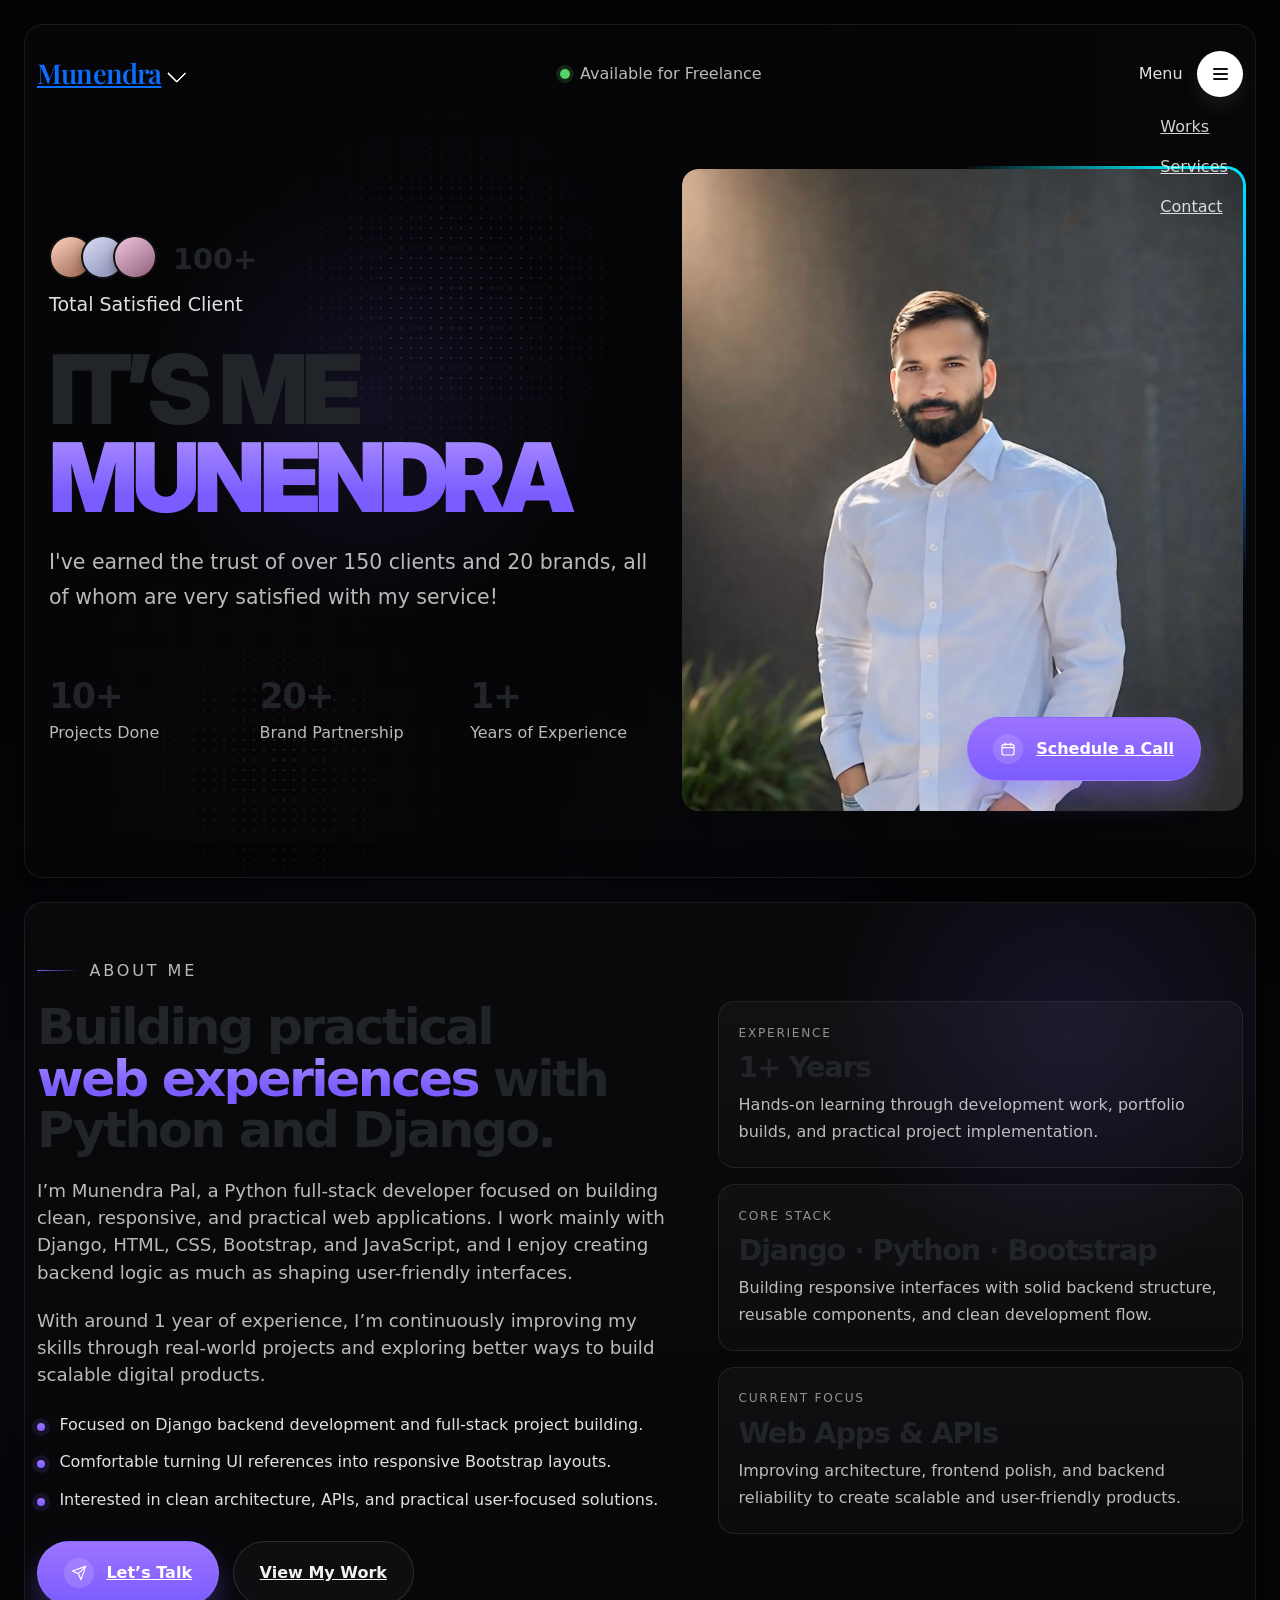
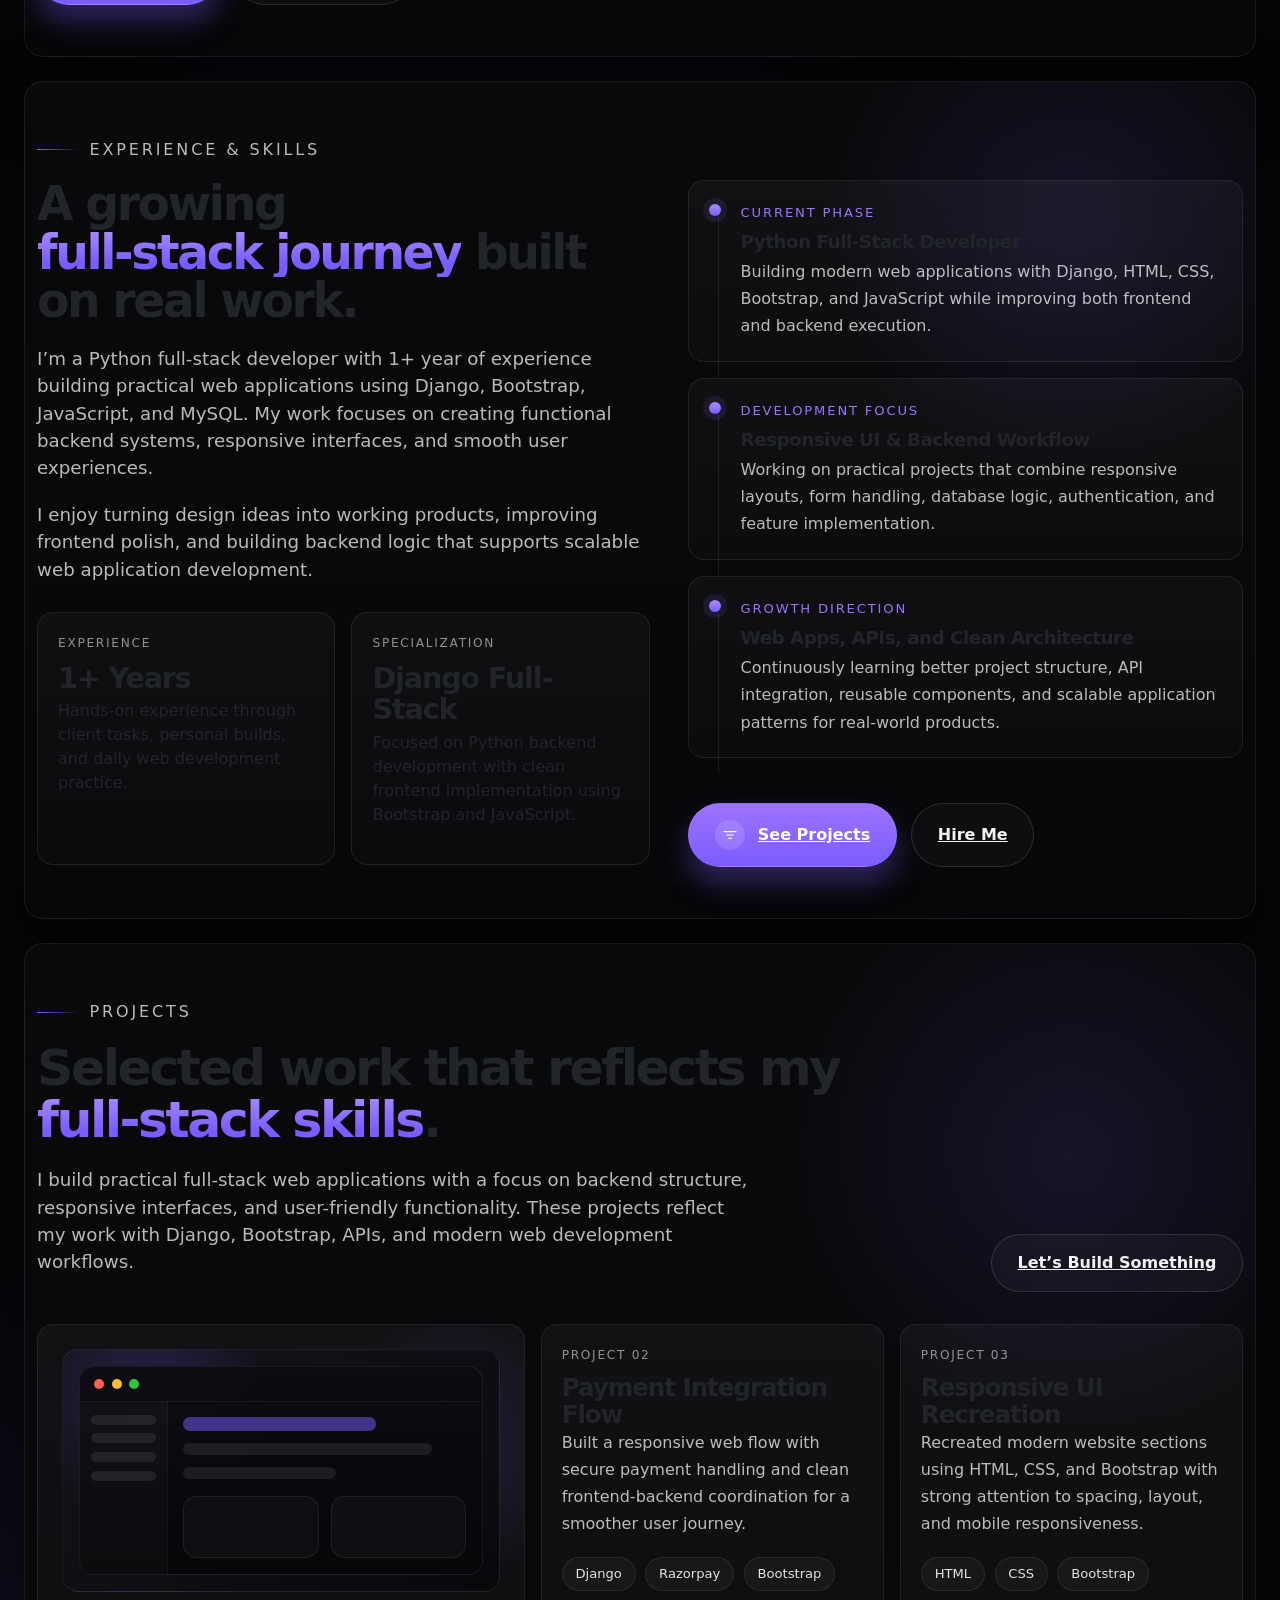
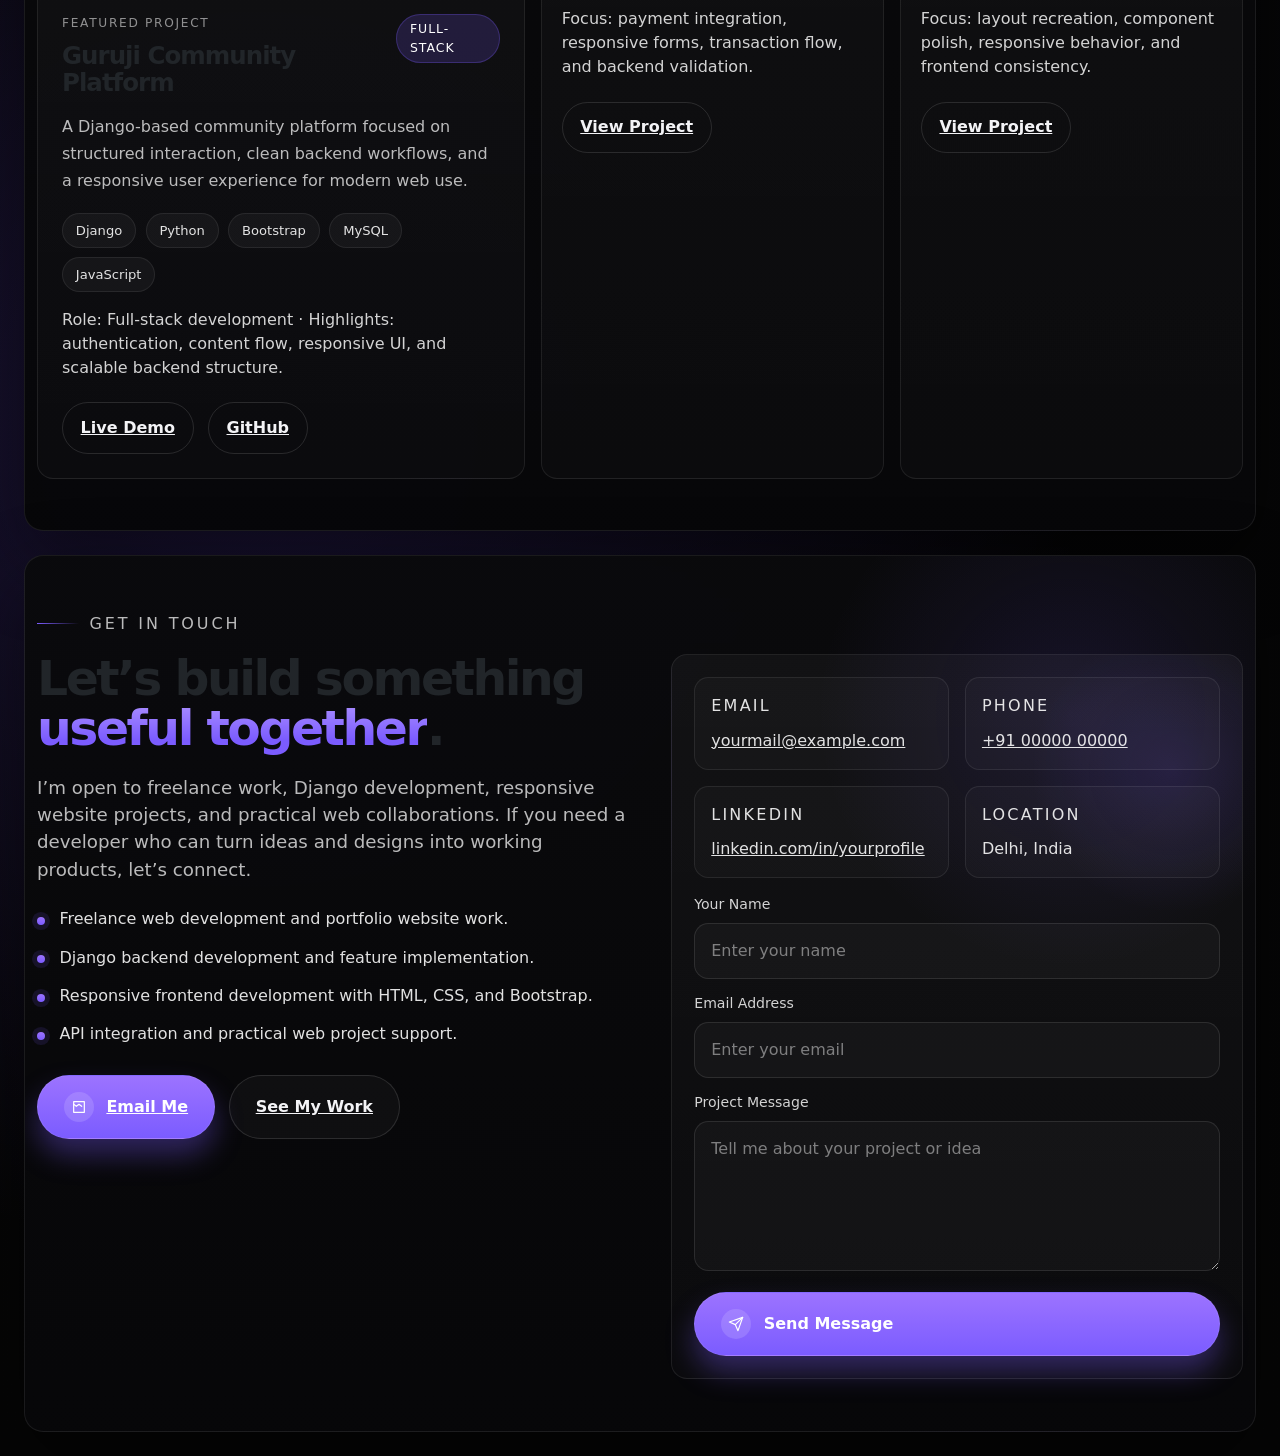
==== index.html @ ac33753b "frist commit" ====
<!DOCTYPE html>
<html lang="en" data-theme="dark">

<head>
    <meta charset="UTF-8" />
    <meta name="viewport" content="width=device-width, initial-scale=1.0" />
    <title>Munendra Portfolio About Projects</title>
    <meta name="description"
        content="Dark portfolio page with hero, about, and projects sections built with HTML, CSS, and Bootstrap." />
    <link rel="preconnect" href="https://fonts.googleapis.com">
    <link rel="preconnect" href="https://fonts.gstatic.com" crossorigin>
    <link rel="stylesheet" href="style.css">
    <link
        href="https://fonts.googleapis.com/css2?family=Inter:wght@400;500;600;700;800;900&family=Playfair+Display:wght@500;600;700&display=swap"
        rel="stylesheet">
    <link href="https://cdn.jsdelivr.net/npm/bootstrap@5.3.3/dist/css/bootstrap.min.css" rel="stylesheet">
</head>

<body>
    <div class="page-shell">
        <main class="hero-card" id="home">
            <div class="hero-inner container-fluid">
                <header class="topbar">
                    <a href="#home" class="brand" aria-label="name">Munendra <span class="brand-mark"
                            aria-hidden="true"></span></a>
                    <div class="availability" aria-label="Freelance availability status"><span class="dot"
                            aria-hidden="true"></span><span>Available for Freelance</span></div>
                    <div class="menu-wrap"><span class="label">Menu</span><button class="menu-btn" type="button"
                            aria-label="Open navigation menu"><span></span></button></div>
                </header>

                <section class="hero-grid">
                    <div class="content-col">
                        <div class="social-proof">
                            <div class="d-flex align-items-center gap-3">
                                <div class="avatar-stack" aria-hidden="true"><span></span><span></span><span></span>
                                </div>
                                <div class="clients-count">100+</div>
                            </div>
                            <div class="clients-label">Total Satisfied Client</div>
                        </div>

                        <h1 class="hero-title"><span class="line-break">IT&rsquo;S ME</span><span
                                class="line-break accent">Munendra</span></h1>
                        <p class="hero-copy">I've earned the trust of over 150 clients and 20 brands, all of whom are
                            very satisfied with my service!</p>

                        <div class="stats-row">
                            <div class="stat-item"><span class="stat-number">10+</span><span
                                    class="stat-label">Projects Done</span></div>
                            <div class="stat-item"><span class="stat-number">20+</span><span class="stat-label">Brand
                                    Partnership</span></div>
                            <div class="stat-item"><span class="stat-number">1+</span><span class="stat-label">Years of
                                    Experience</span></div>
                        </div>
                    </div>
                    <div class="visual-col">
                        <nav class="right-nav" aria-label="Primary"><a href="#projects">Works</a><a
                                href="#services">Services</a><a href="#contact">Contact</a></nav>

                        <div class="portrait-wrap">
                            <div class="portrait-glow" aria-hidden="true"></div>
                            <div class="portrait" aria-hidden="true">
                                <img src="Mnau.jpeg" alt="Munendra Portrait" class="portrait-img">
                            </div>
                        </div>

                        <a class="cta-btn" href="#contact"><span class="cta-icon" aria-hidden="true"><svg
                                    viewBox="0 0 24 24" fill="none" stroke="currentColor" stroke-width="1.8"
                                    stroke-linecap="round" stroke-linejoin="round">
                                    <rect x="3" y="5" width="18" height="16" rx="3"></rect>
                                    <path d="M16 3v4M8 3v4M3 10h18"></path>
                                </svg></span><span>Schedule a Call</span></a>
                    </div>
                </section>
            </div>
        </main>

        <section class="section-shell" id="about">
            <div class="about-section container-fluid">
                <div class="section-tag">About Me</div>
                <div class="about-grid">
                    <div>
                        <h2 class="about-title">Building practical <span class="accent">web experiences</span> with
                            Python and Django.</h2>
                        <p class="about-copy">I&rsquo;m Munendra Pal, a Python full-stack developer focused on building
                            clean, responsive, and practical web applications. I work mainly with Django, HTML, CSS,
                            Bootstrap, and JavaScript, and I enjoy creating backend logic as much as shaping
                            user-friendly interfaces.</p>
                        <p class="about-copy">With around 1 year of experience, I&rsquo;m continuously improving my
                            skills through real-world projects and exploring better ways to build scalable digital
                            products.</p>
                        <ul class="about-points">
                            <li>Focused on Django backend development and full-stack project building.</li>
                            <li>Comfortable turning UI references into responsive Bootstrap layouts.</li>
                            <li>Interested in clean architecture, APIs, and practical user-focused solutions.</li>
                        </ul>
                        <div class="about-actions">
                            <a class="cta-btn position-static" href="#contact"><span class="cta-icon"
                                    aria-hidden="true"><svg viewBox="0 0 24 24" fill="none" stroke="currentColor"
                                        stroke-width="1.8" stroke-linecap="round" stroke-linejoin="round">
                                        <path d="M22 2 11 13"></path>
                                        <path d="M22 2 15 22 11 13 2 9 22 2z"></path>
                                    </svg></span><span>Let&rsquo;s Talk</span></a>
                            <a class="outline-btn" href="#projects">View My Work</a>
                        </div>
                    </div>

                    <div class="about-card-stack">
                        <div class="about-card"><span class="mini-label">Experience</span><span class="big-value">1+
                                Years</span>
                            <p>Hands-on learning through development work, portfolio builds, and practical project
                                implementation.</p>
                        </div>
                        <div class="about-card"><span class="mini-label">Core Stack</span><span class="big-value">Django
                                · Python · Bootstrap</span>
                            <p>Building responsive interfaces with solid backend structure, reusable components, and
                                clean development flow.</p>
                        </div>
                        <div class="about-card"><span class="mini-label">Current Focus</span><span class="big-value">Web
                                Apps & APIs</span>
                            <p>Improving architecture, frontend polish, and backend reliability to create scalable and
                                user-friendly products.</p>
                        </div>
                    </div>
                </div>
            </div>
        </section>

        <section class="section-shell" id="experience">
            <div class="experience-section container-fluid">
                <div class="section-tag">Experience & Skills</div>
                <div class="experience-grid">
                    <div>
                        <h2 class="experience-title">A growing <span class="accent">full-stack journey</span> built on
                            real work.</h2>
                        <p class="experience-copy">I&rsquo;m a Python full-stack developer with 1+ year of experience
                            building practical web applications using Django, Bootstrap, JavaScript, and MySQL. My work
                            focuses on creating functional backend systems, responsive interfaces, and smooth user
                            experiences.</p>
                        <p class="experience-copy">I enjoy turning design ideas into working products, improving
                            frontend polish, and building backend logic that supports scalable web application
                            development.</p>

                        <div class="experience-highlights">
                            <div class="experience-card"><span class="mini-label">Experience</span><span
                                    class="big-value">1+ Years</span>
                                <p>Hands-on experience through client tasks, personal builds, and daily web development
                                    practice.</p>
                            </div>
                            <div class="experience-card"><span class="mini-label">Specialization</span><span
                                    class="big-value">Django Full-Stack</span>
                                <p>Focused on Python backend development with clean frontend implementation using
                                    Bootstrap and JavaScript.</p>
                            </div>
                            <!-- <div class="experience-card"><span class="mini-label">Strengths</span><span
                                    class="big-value">APIs · UI · Logic</span>
                                <p>Comfortable with authentication, integrations, layout recreation, and practical
                                    user-facing functionality.</p>
                            </div>
                            <div class="experience-card"><span class="mini-label">Current Goal</span><span
                                    class="big-value">Scalable Products</span>
                                <p>Improving architecture, code quality, and responsive design execution through
                                    project-based learning.</p>
                            </div> -->
                        </div>
                    </div>

                    <div class="timeline-wrap">
                        <article class="timeline-card">
                            <span class="timeline-meta">Current Phase</span>
                            <h3 class="timeline-role">Python Full-Stack Developer</h3>
                            <p>Building modern web applications with Django, HTML, CSS, Bootstrap, and JavaScript while
                                improving both frontend and backend execution.</p>
                        </article>

                        <article class="timeline-card">
                            <span class="timeline-meta">Development Focus</span>
                            <h3 class="timeline-role">Responsive UI & Backend Workflow</h3>
                            <p>Working on practical projects that combine responsive layouts, form handling, database
                                logic, authentication, and feature implementation.</p>
                        </article>

                        <article class="timeline-card">
                            <span class="timeline-meta">Growth Direction</span>
                            <h3 class="timeline-role">Web Apps, APIs, and Clean Architecture</h3>
                            <p>Continuously learning better project structure, API integration, reusable components, and
                                scalable application patterns for real-world products.</p>
                        </article>

                        <div class="projects-actions">
                            <a class="cta-btn position-static" href="#projects"><span class="cta-icon"
                                    aria-hidden="true"><svg viewBox="0 0 24 24" fill="none" stroke="currentColor"
                                        stroke-width="1.8" stroke-linecap="round" stroke-linejoin="round">
                                        <path d="M3 7h18"></path>
                                        <path d="M7 12h10"></path>
                                        <path d="M10 17h4"></path>
                                    </svg></span><span>See Projects</span></a>
                            <a class="outline-btn" href="#contact">Hire Me</a>
                        </div>
                    </div>
                </div>
            </div>
        </section>

        <section class="section-shell" id="projects">
            <div class="projects-section container-fluid">
                <div class="projects-head">
                    <div>
                        <div class="section-tag">Projects</div>
                        <h2 class="projects-title">Selected work that reflects my <span class="accent">full-stack
                                skills</span>.</h2>
                        <p class="projects-copy">I build practical full-stack web applications with a focus on backend
                            structure, responsive interfaces, and user-friendly functionality. These projects reflect my
                            work with Django, Bootstrap, APIs, and modern web development workflows.</p>
                    </div>
                    <div class="projects-actions"><a class="outline-btn" href="#contact">Let&rsquo;s Build Something</a>
                    </div>
                </div>

                <div class="projects-grid">
                    <article class="project-feature">
                        <div>
                            <div class="project-preview" aria-hidden="true">
                                <div class="preview-window">
                                    <div class="window-top"><span></span><span></span><span></span></div>
                                    <div class="window-body">
                                        <div class="window-sidebar"><span></span><span></span><span></span><span></span>
                                        </div>
                                        <div class="window-content">
                                            <div class="window-line lg"></div>
                                            <div class="window-line md"></div>
                                            <div class="window-line sm"></div>
                                            <div class="window-cards">
                                                <div class="window-card"></div>
                                                <div class="window-card"></div>
                                            </div>
                                        </div>
                                    </div>
                                </div>
                            </div>

                            <div class="project-top">
                                <div><span class="mini-label">Featured Project</span>
                                    <h3 class="project-title">Guruji Community Platform</h3>
                                </div><span class="project-badge">Full-Stack</span>
                            </div>
                            <p>A Django-based community platform focused on structured interaction, clean backend
                                workflows, and a responsive user experience for modern web use.</p>
                            <div class="project-tags">
                                <span>Django</span><span>Python</span><span>Bootstrap</span><span>MySQL</span><span>JavaScript</span>
                            </div>
                            <div class="project-meta">Role: Full-stack development · Highlights: authentication, content
                                flow, responsive UI, and scalable backend structure.</div>
                        </div>
                        <div class="project-links"><a class="ghost-link" href="#">Live Demo</a><a class="ghost-link"
                                href="#">GitHub</a></div>
                    </article>

                    <article class="project-card">
                        <span class="mini-label">Project 02</span>
                        <h3 class="project-title">Payment Integration Flow</h3>
                        <p>Built a responsive web flow with secure payment handling and clean frontend-backend
                            coordination for a smoother user journey.</p>
                        <div class="project-tags"><span>Django</span><span>Razorpay</span><span>Bootstrap</span></div>
                        <div class="project-meta">Focus: payment integration, responsive forms, transaction flow, and
                            backend validation.</div>
                        <div class="project-links"><a class="ghost-link" href="#">View Project</a></div>
                    </article>

                    <article class="project-card">
                        <span class="mini-label">Project 03</span>
                        <h3 class="project-title">Responsive UI Recreation</h3>
                        <p>Recreated modern website sections using HTML, CSS, and Bootstrap with strong attention to
                            spacing, layout, and mobile responsiveness.</p>
                        <div class="project-tags"><span>HTML</span><span>CSS</span><span>Bootstrap</span></div>
                        <div class="project-meta">Focus: layout recreation, component polish, responsive behavior, and
                            frontend consistency.</div>
                        <div class="project-links"><a class="ghost-link" href="#">View Project</a></div>
                    </article>
                </div>
            </div>
        </section>

        <section class="section-shell" id="contact">
            <div class="contact-section container-fluid">
                <div class="section-tag">Get In Touch</div>
                <div class="contact-grid">
                    <div>
                        <h2 class="contact-title">Let&rsquo;s build something <span class="accent">useful
                                together</span>.</h2>
                        <p class="contact-copy">I&rsquo;m open to freelance work, Django development, responsive website
                            projects, and practical web collaborations. If you need a developer who can turn ideas and
                            designs into working products, let&rsquo;s connect.</p>
                        <ul class="contact-points">
                            <li>Freelance web development and portfolio website work.</li>
                            <li>Django backend development and feature implementation.</li>
                            <li>Responsive frontend development with HTML, CSS, and Bootstrap.</li>
                            <li>API integration and practical web project support.</li>
                        </ul>
                        <div class="projects-actions">
                            <a class="cta-btn position-static" href="mailto:yourmail@example.com"><span class="cta-icon"
                                    aria-hidden="true"><svg viewBox="0 0 24 24" fill="none" stroke="currentColor"
                                        stroke-width="1.8" stroke-linecap="round" stroke-linejoin="round">
                                        <path d="M4 4h16v16H4z"></path>
                                        <path d="m4 8 4 3 4-3 4 3"></path>
                                    </svg></span><span>Email Me</span></a>
                            <a class="outline-btn" href="#projects">See My Work</a>
                        </div>
                    </div>

                    <div class="contact-card">
                        <div class="contact-info-grid">
                            <div class="contact-info-item"><span class="mini-label">Email</span><a
                                    href="mailto:yourmail@example.com">yourmail@example.com</a></div>
                            <div class="contact-info-item"><span class="mini-label">Phone</span><a
                                    href="tel:+910000000000">+91 00000 00000</a></div>
                            <div class="contact-info-item"><span class="mini-label">LinkedIn</span><a
                                    href="#">linkedin.com/in/yourprofile</a></div>
                            <div class="contact-info-item"><span class="mini-label">Location</span><span>Delhi,
                                    India</span></div>
                        </div>

                        <form class="contact-form">
                            <div>
                                <label for="name">Your Name</label>
                                <input id="name" type="text" placeholder="Enter your name">
                            </div>
                            <div>
                                <label for="email">Email Address</label>
                                <input id="email" type="email" placeholder="Enter your email">
                            </div>
                            <div>
                                <label for="message">Project Message</label>
                                <textarea id="message" placeholder="Tell me about your project or idea"></textarea>
                            </div>
                            <button class="cta-btn position-static" type="submit"><span class="cta-icon"
                                    aria-hidden="true"><svg viewBox="0 0 24 24" fill="none" stroke="currentColor"
                                        stroke-width="1.8" stroke-linecap="round" stroke-linejoin="round">
                                        <path d="M22 2 11 13"></path>
                                        <path d="M22 2 15 22 11 13 2 9 22 2z"></path>
                                    </svg></span><span>Send Message</span></button>
                        </form>
                    </div>
                </div>
            </div>
        </section>
    </div>

    <script src="https://cdn.jsdelivr.net/npm/bootstrap@5.3.3/dist/js/bootstrap.bundle.min.js"></script>
</body>

</html>
---- style.css ----
:root {
  --text-xs: clamp(0.75rem, 0.7rem + 0.25vw, 0.875rem);
  --text-sm: clamp(0.875rem, 0.8rem + 0.35vw, 1rem);
  --text-base: clamp(1rem, 0.95rem + 0.25vw, 1.125rem);
  --text-lg: clamp(1.125rem, 1rem + 0.75vw, 1.5rem);
  --text-xl: clamp(1.5rem, 1.2rem + 1.25vw, 2.25rem);
  --text-2xl: clamp(2.3rem, 1.4rem + 3vw, 4.9rem);
  --text-hero: clamp(3.3rem, 1.2rem + 6vw, 7rem);
  --space-1: 0.25rem;
  --space-2: 0.5rem;
  --space-3: 0.75rem;
  --space-4: 1rem;
  --space-5: 1.25rem;
  --space-6: 1.5rem;
  --space-8: 2rem;
  --space-10: 2.5rem;
  --space-12: 3rem;
  --space-16: 4rem;
  --space-20: 5rem;
  --space-24: 6rem;
  --radius-sm: 0.375rem;
  --radius-md: 0.75rem;
  --radius-lg: 1.125rem;
  --radius-xl: 1.75rem;
  --radius-full: 9999px;
  --color-bg: #050505;
  --color-surface: #0c0c0f;
  --color-surface-2: #121217;
  --color-border: rgba(255, 255, 255, 0.1);
  --color-divider: rgba(255, 255, 255, 0.08);
  --color-text: #f3f3f6;
  --color-text-muted: rgba(255, 255, 255, 0.72);
  --color-text-faint: rgba(255, 255, 255, 0.54);
  --color-primary: #7b5cff;
  --color-primary-2: #9c73ff;
  --shadow-soft: 0 20px 60px rgba(123, 92, 255, 0.18);
  --shadow-btn: 0 16px 28px rgba(123, 92, 255, 0.34);
  --font-body: 'Inter', sans-serif;
  --font-display: 'Inter', sans-serif;
  --transition: 180ms cubic-bezier(0.16, 1, 0.3, 1);
}

*,
*::before,
*::after {
  box-sizing: border-box;
}

html {
  scroll-behavior: smooth;
}

body {
  margin: 0;
  min-height: 100vh;
  font-family: var(--font-body);
  font-size: var(--text-base);
  line-height: 1.6;
  color: var(--color-text);
  background:
    radial-gradient(circle at 20% 78%, rgba(114, 76, 255, 0.2), transparent 22%),
    radial-gradient(circle at 38% 26%, rgba(87, 112, 255, 0.12), transparent 18%),
    linear-gradient(180deg, #040404 0%, #060608 45%, #050505 100%);
  overflow-x: hidden;
}

a {
  color: inherit;
  text-decoration: none;
}

img {
  display: block;
  max-width: 100%;
}

.page-shell {
  min-height: 100vh;
  position: relative;
  isolation: isolate;
  padding: var(--space-6);
}

.hero-card,
.section-shell {
  position: relative;
  border: 1px solid rgba(255, 255, 255, 0.08);
  border-radius: 1.2rem;
  overflow: hidden;
  box-shadow: 0 30px 80px rgba(0, 0, 0, 0.45);
}

.hero-card {
  min-height: calc(100vh - 3rem);
  background:
    radial-gradient(circle at 28% 44%, rgba(122, 92, 255, 0.1), transparent 22%),
    linear-gradient(90deg, rgba(6, 6, 8, 0.97) 0%, rgba(6, 6, 8, 0.92) 42%, rgba(6, 6, 8, 0.72) 62%, rgba(7, 7, 9, 0.95) 100%);
}

.hero-card::before,
.hero-card::after {
  content: "";
  position: absolute;
  width: 420px;
  height: 420px;
  pointer-events: none;
  opacity: 0.55;
  z-index: 0;
  filter: blur(0.4px);
  background-image: radial-gradient(rgba(123, 92, 255, 0.55) 1px, transparent 1px);
  background-size: 10px 10px;
  mask-image: radial-gradient(circle, rgba(0, 0, 0, 0.9) 0%, rgba(0, 0, 0, 0.12) 65%, transparent 100%);
  -webkit-mask-image: radial-gradient(circle, rgba(0, 0, 0, 0.9) 0%, rgba(0, 0, 0, 0.12) 65%, transparent 100%);
}

.hero-card::before {
  top: 8%;
  left: 18%;
}

.hero-card::after {
  width: 360px;
  height: 360px;
  left: 6%;
  bottom: -8%;
  background-image: radial-gradient(rgba(255, 102, 123, 0.35) 1px, transparent 1px);
  background-size: 10px 10px;
}

.hero-inner {
  position: relative;
  z-index: 1;
  min-height: calc(100vh - 3rem);
  padding: clamp(1.4rem, 2vw, 2rem) clamp(1.3rem, 2.4vw, 2.5rem);
  display: flex;
  flex-direction: column;
}

.topbar {
  display: flex;
  align-items: center;
  justify-content: space-between;
  gap: var(--space-4);
  margin-bottom: var(--space-8);
}

.brand {
  display: inline-flex;
  align-items: center;
  gap: 0.45rem;
  font-family: 'Playfair Display', serif;
  font-size: 1.7rem;
  font-weight: 600;
  letter-spacing: -0.03em;
}

.brand-mark {
  width: 14px;
  height: 14px;
  display: inline-block;
  border-right: 2px solid #fff;
  border-bottom: 2px solid #fff;
  transform: rotate(45deg) translateY(-1px);
  border-radius: 2px;
}

.availability {
  display: inline-flex;
  align-items: center;
  gap: 0.65rem;
  font-size: var(--text-sm);
  color: var(--color-text-muted);
  margin-left: auto;
  margin-right: auto;
}

.availability .dot {
  width: 10px;
  height: 10px;
  border-radius: 50%;
  background: #56d364;
  box-shadow: 0 0 0 4px rgba(86, 211, 100, 0.15);
}

.menu-wrap {
  display: flex;
  align-items: center;
  gap: 0.9rem;
  font-size: var(--text-sm);
  color: rgba(255, 255, 255, 0.88);
}

.menu-btn {
  width: 46px;
  height: 46px;
  border-radius: 50%;
  border: 1px solid rgba(255, 255, 255, 0.08);
  background: #fff;
  color: #0c0c0f;
  display: inline-flex;
  align-items: center;
  justify-content: center;
  box-shadow: 0 10px 20px rgba(255, 255, 255, 0.08);
  transition: transform var(--transition), box-shadow var(--transition);
}

.menu-btn span,
.menu-btn span::before,
.menu-btn span::after {
  display: block;
  width: 15px;
  height: 2px;
  background: #111;
  border-radius: 999px;
  position: relative;
  content: "";
}

.menu-btn span::before {
  top: -5px;
  position: absolute;
}

.menu-btn span::after {
  top: 5px;
  position: absolute;
}

.hero-grid {
  flex: 1;
  display: grid;
  align-items: center;
  grid-template-columns: minmax(0, 1.05fr) minmax(320px, 0.95fr);
  gap: clamp(1rem, 2vw, 2rem);
}

.content-col {
  max-width: 700px;
  padding-left: clamp(0rem, 1vw, 0.75rem);
}

.social-proof {
  margin-bottom: clamp(1.2rem, 2vw, 2rem);
}

.avatar-stack {
  display: flex;
  align-items: center;
  margin-bottom: 0.7rem;
}

.avatar-stack span {
  width: 44px;
  height: 44px;
  border-radius: 50%;
  border: 2px solid rgba(10, 10, 12, 0.95);
  background: linear-gradient(145deg, #c8c8cd, #6a6a73);
  margin-left: -12px;
  box-shadow: 0 5px 12px rgba(0, 0, 0, 0.32);
}

.avatar-stack span:first-child {
  margin-left: 0;
  background: linear-gradient(145deg, #ffd2be, #98644f);
}

.avatar-stack span:nth-child(2) {
  background: linear-gradient(145deg, #dadcf6, #888eb3);
}

.avatar-stack span:nth-child(3) {
  background: linear-gradient(145deg, #f0c7db, #915f7c);
}

.clients-count {
  display: flex;
  align-items: center;
  gap: var(--space-3);
  margin-bottom: 0.35rem;
  font-size: clamp(1.35rem, 1rem + 1vw, 1.8rem);
  font-weight: 600;
}

.clients-label {
  font-size: clamp(1.05rem, 0.95rem + 0.3vw, 1.3rem);
  color: rgba(255, 255, 255, 0.88);
}

.hero-title {
  margin: 0;
  font-family: var(--font-display);
  font-size: var(--text-hero);
  line-height: 0.92;
  letter-spacing: -0.06em;
  text-transform: uppercase;
  font-weight: 900;
}

.hero-title .line-break {
  display: block;
}

.accent {
  display: inline-block;
  background: linear-gradient(180deg, #a88cff 0%, #7b5cff 70%);
  -webkit-background-clip: text;
  background-clip: text;
  color: transparent;
}

.hero-copy {
  margin-top: var(--space-6);
  max-width: 42rem;
  color: var(--color-text-muted);
  font-size: clamp(1rem, 0.96rem + 0.4vw, 1.35rem);
  line-height: 1.7;
}

.stats-row {
  margin-top: clamp(2rem, 5vw, 5rem);
  display: grid;
  grid-template-columns: repeat(3, minmax(0, 1fr));
  gap: var(--space-6);
  max-width: 44rem;
}

.stat-number {
  display: block;
  font-size: clamp(2rem, 1.3rem + 1.1vw, 2.6rem);
  line-height: 1;
  font-weight: 700;
  margin-bottom: 0.45rem;
  letter-spacing: -0.04em;
}

.stat-label {
  display: block;
  color: var(--color-text-muted);
  font-size: var(--text-sm);
}

/* .visual-col {
  position: relative;
  min-height: 100%;
  display: flex;
  align-items: end;
  justify-content: center;
  padding-right: clamp(0rem, 1vw, 1rem);
} */

.right-nav {
  position: absolute;
  top: 5.6rem;
  right: 1.7rem;
  display: flex;
  flex-direction: column;
  gap: 1rem;
  text-align: left;
  z-index: 3;
}

.right-nav a {
  color: rgba(255, 255, 255, 0.82);
  font-size: var(--text-sm);
  transition: transform var(--transition), color var(--transition);
}

.portrait-wrap {
  position: relative;
  width: min(100%, 570px);
  min-height: 100px;
  display: flex;
  align-items: end;
  justify-content: center;
}

/* .portrait-glow {
  position: absolute;
  inset: auto auto 15% 50%;
  width: 380px;
  height: 380px;
  border-radius: 50%;
  transform: translateX(-50%);
  background: radial-gradient(circle, rgba(123, 92, 255, 0.2) 0%, rgba(123, 92, 255, 0.08) 38%, transparent 72%);
  filter: blur(12px);
} */

/* .portrait-wrap {
  position: relative;
  display: inline-block;
  border-radius: 20px;
} */

/* Rotating border layer */
.portrait-wrap::before {
  content: "";
  position: absolute;
  inset: -3px; /* thickness of border */
  border-radius: 20px;
  background: conic-gradient(
    from 0deg,
    transparent 0%,
    #00f0ff 10%,
    #007bff 20%,
    transparent 30%
  );
  animation: rotateBorder 3s linear infinite;
  z-index: 0;
}

/* Mask center so only border shows */
.portrait-wrap::after {
  content: "";
  position: absolute;
  inset: 0;
  background: #000; /* match your portfolio background */
  border-radius: 18px;
  z-index: 1;
}

/* Image container */
.portrait {
  position: relative;
  border-radius: 16px;
  overflow: hidden;
  z-index: 2;
}

/* Image */
.portrait-img {
  display: block;
  width: 100%;
  height: auto;
  border-radius: 16px;
}

/* Anticlockwise rotation */
@keyframes rotateBorder {
  100% {
    transform: rotate(-360deg); /* minus = anticlockwise */
  }
}

/* .portrait {
  position: relative;
  width: min(100%, 570px);
  height: 760px;
  border-radius: 1.5rem;
  background:
    radial-gradient(circle at 50% 18%, rgba(86, 63, 255, 0.08), transparent 22%),
    linear-gradient(180deg, rgba(20, 20, 24, 0.15) 0%, rgba(8, 8, 10, 0.18) 100%);
  display: flex;
  align-items: end;
  justify-content: center;
  overflow: visible;
} */



.cta-btn,
.outline-btn,
.ghost-link {
  display: inline-flex;
  align-items: center;
  gap: 0.8rem;
  min-height: 48px;
  padding: 1rem 1.6rem;
  border-radius: var(--radius-full);
  font-size: var(--text-sm);
  font-weight: 600;
  transition: transform var(--transition), opacity var(--transition), color var(--transition), box-shadow var(--transition), background var(--transition), border-color var(--transition);
}

.cta-btn {
  position: absolute;
  right: 3.4rem;
  bottom: 6rem;
  color: #fff;
  background: linear-gradient(180deg, var(--color-primary-2) 0%, var(--color-primary) 100%);
  box-shadow: var(--shadow-btn);
  z-index: 5;
  border: 1px solid rgba(255, 255, 255, 0.08);
}

.cta-icon {
  width: 30px;
  height: 30px;
  border-radius: 50%;
  display: inline-flex;
  align-items: center;
  justify-content: center;
  background: rgba(255, 255, 255, 0.14);
  flex-shrink: 0;
}

.cta-icon svg {
  width: 16px;
  height: 16px;
}

.outline-btn,
.ghost-link {
  justify-content: center;
  border: 1px solid rgba(255, 255, 255, 0.12);
  color: var(--color-text);
  background: rgba(255, 255, 255, 0.03);
}

.section-shell {
  margin-top: var(--space-6);
  background: radial-gradient(circle at 85% 18%, rgba(123, 92, 255, 0.12), transparent 20%), linear-gradient(180deg, rgba(10, 10, 12, 0.96) 0%, rgba(7, 7, 9, 0.98) 100%);
}

.about-section,
.experience-section,
.projects-section,
.contact-section {
  position: relative;
  padding: clamp(2rem, 4vw, 4rem);
}

.section-tag {
  display: inline-flex;
  align-items: center;
  gap: 0.65rem;
  margin-bottom: 1.15rem;
  color: var(--color-text-muted);
  font-size: var(--text-sm);
  text-transform: uppercase;
  letter-spacing: 0.18em;
}

.section-tag::before {
  content: "";
  width: 42px;
  height: 1px;
  background: linear-gradient(90deg, var(--color-primary), transparent);
}

.about-grid {
  display: grid;
  grid-template-columns: minmax(0, 1.1fr) minmax(280px, 0.9fr);
  gap: clamp(1.5rem, 3vw, 3rem);
  align-items: start;
}

.about-title,
.projects-title {
  margin: 0;
  font-size: clamp(2.1rem, 1.4rem + 2.2vw, 4rem);
  line-height: 1.02;
  letter-spacing: -0.05em;
  font-weight: 800;
}

.about-title {
  max-width: 20ch;
}

.projects-title {
  max-width: 24ch;
}

.about-copy,
.projects-copy {
  margin-top: 1.3rem;
  max-width: 62ch;
  color: var(--color-text-muted);
  font-size: clamp(1rem, 0.96rem + 0.35vw, 1.14rem);
}

.about-points {
  display: grid;
  gap: 0.85rem;
  margin-top: 1.5rem;
  padding: 0;
  list-style: none;
}

.about-points li {
  position: relative;
  padding-left: 1.4rem;
  color: rgba(255, 255, 255, 0.88);
  font-size: var(--text-sm);
}

.about-points li::before {
  content: "";
  position: absolute;
  left: 0;
  top: 0.62rem;
  width: 8px;
  height: 8px;
  border-radius: 50%;
  background: linear-gradient(180deg, #9c73ff 0%, #7b5cff 100%);
  box-shadow: 0 0 0 5px rgba(123, 92, 255, 0.12);
}

.about-card-stack,
.projects-grid {
  display: grid;
  gap: 1rem;
}

.about-card,
.project-card,
.project-feature {
  position: relative;
  padding: 1.35rem 1.25rem;
  border-radius: 1rem;
  background: linear-gradient(180deg, rgba(255, 255, 255, 0.035) 0%, rgba(255, 255, 255, 0.02) 100%);
  border: 1px solid rgba(255, 255, 255, 0.08);
}

.mini-label {
  display: block;
  font-size: 0.76rem;
  color: var(--color-text-faint);
  letter-spacing: 0.14em;
  text-transform: uppercase;
  margin-bottom: 0.65rem;
}

.big-value {
  display: block;
  font-size: clamp(1.45rem, 1.15rem + 0.8vw, 2rem);
  line-height: 1.1;
  letter-spacing: -0.04em;
  font-weight: 700;
  margin-bottom: 0.45rem;
}

.about-card p,
.project-card p,
.project-feature p {
  margin: 0;
  color: var(--color-text-muted);
  font-size: var(--text-sm);
  line-height: 1.7;
}

.about-actions,
.projects-actions,
.project-links {
  display: flex;
  flex-wrap: wrap;
  gap: 0.9rem;
  margin-top: 1.8rem;
}

.position-static {
  position: static !important;
}

.experience-grid {
  display: grid;
  grid-template-columns: minmax(0, 1.05fr) minmax(0, 0.95fr);
  gap: clamp(1.5rem, 3vw, 3rem);
  align-items: start;
}

.experience-title {
  margin: 0;
  font-size: clamp(2rem, 1.35rem + 2vw, 3.8rem);
  line-height: 1.03;
  letter-spacing: -0.05em;
  font-weight: 800;
  max-width: 25ch;
}

.experience-copy {
  margin-top: 1.2rem;
  max-width: 60ch;
  color: var(--color-text-muted);
  font-size: clamp(1rem, 0.96rem + 0.35vw, 1.14rem);
}

.experience-highlights {
  display: grid;
  grid-template-columns: repeat(2, minmax(0, 1fr));
  gap: 1rem;
  margin-top: 1.8rem;
}

.experience-card,
.timeline-card {
  position: relative;
  padding: 1.35rem 1.25rem;
  border-radius: 1rem;
  background: linear-gradient(180deg, rgba(255, 255, 255, 0.035) 0%, rgba(255, 255, 255, 0.02) 100%);
  border: 1px solid rgba(255, 255, 255, 0.08);
}

.experience-card .big-value {
  margin-bottom: 0.3rem;
}

.timeline-wrap {
  display: grid;
  gap: 1rem;
}

.timeline-card {
  padding-left: 3.2rem;
}

.timeline-card::before {
  content: "";
  position: absolute;
  left: 1.25rem;
  top: 1.45rem;
  width: 12px;
  height: 12px;
  border-radius: 50%;
  background: linear-gradient(180deg, #a88cff 0%, #7b5cff 100%);
  box-shadow: 0 0 0 6px rgba(123, 92, 255, 0.12);
}

.timeline-card::after {
  content: "";
  position: absolute;
  left: 1.8rem;
  top: 2.25rem;
  bottom: -1rem;
  width: 1px;
  background: rgba(255, 255, 255, 0.08);
}

.timeline-card:last-child::after {
  display: none;
}

.timeline-role {
  margin: 0 0 0.3rem;
  font-size: 1.15rem;
  font-weight: 700;
  letter-spacing: -0.03em;
}

.timeline-meta {
  display: block;
  color: var(--color-primary-2);
  font-size: 0.82rem;
  text-transform: uppercase;
  letter-spacing: 0.14em;
  margin-bottom: 0.55rem;
}

.timeline-card p {
  margin: 0;
  color: var(--color-text-muted);
  font-size: var(--text-sm);
  line-height: 1.7;
}

.projects-head {
  display: flex;
  align-items: end;
  justify-content: space-between;
  gap: 1.5rem;
  margin-bottom: 2rem;
}

.contact-grid {
  display: grid;
  grid-template-columns: minmax(0, 1.02fr) minmax(320px, 0.98fr);
  gap: clamp(1.5rem, 3vw, 3rem);
  align-items: start;
}

.contact-title {
  margin: 0;
  font-size: clamp(2.1rem, 1.45rem + 2vw, 3.9rem);
  line-height: 1.03;
  letter-spacing: -0.05em;
  font-weight: 800;
  max-width: 20ch;
}

.contact-copy {
  margin-top: 1.2rem;
  max-width: 60ch;
  color: var(--color-text-muted);
  font-size: clamp(1rem, 0.96rem + 0.35vw, 1.14rem);
}

.contact-points {
  display: grid;
  gap: 0.9rem;
  margin-top: 1.5rem;
  padding: 0;
  list-style: none;
}

.contact-points li {
  position: relative;
  padding-left: 1.4rem;
  color: rgba(255, 255, 255, 0.88);
  font-size: var(--text-sm);
}

.contact-points li::before {
  content: "";
  position: absolute;
  left: 0;
  top: 0.62rem;
  width: 8px;
  height: 8px;
  border-radius: 50%;
  background: linear-gradient(180deg, #9c73ff 0%, #7b5cff 100%);
  box-shadow: 0 0 0 5px rgba(123, 92, 255, 0.12);
}

.contact-card {
  padding: 1.4rem;
  border-radius: 1rem;
  background: radial-gradient(circle at 88% 16%, rgba(123, 92, 255, 0.14), transparent 18%), linear-gradient(180deg, rgba(255, 255, 255, 0.04) 0%, rgba(255, 255, 255, 0.02) 100%);
  border: 1px solid rgba(255, 255, 255, 0.08);
}

.contact-info-grid {
  display: grid;
  grid-template-columns: repeat(2, minmax(0, 1fr));
  gap: 1rem;
  margin-bottom: 1rem;
}

.contact-info-item {
  padding: 1rem;
  border-radius: 0.9rem;
  border: 1px solid rgba(255, 255, 255, 0.08);
  background: rgba(255, 255, 255, 0.025);
}

.contact-info-item a,
.contact-info-item span {
  color: rgba(255, 255, 255, 0.88);
  font-size: var(--text-sm);
}

.contact-form {
  display: grid;
  gap: 0.9rem;
  margin-top: 1rem;
}

.contact-form label {
  display: block;
  margin-bottom: 0.45rem;
  color: rgba(255, 255, 255, 0.82);
  font-size: 0.88rem;
}

.contact-form input,
.contact-form textarea {
  width: 100%;
  border: 1px solid rgba(255, 255, 255, 0.1);
  border-radius: 0.9rem;
  background: rgba(255, 255, 255, 0.03);
  color: #fff;
  padding: 0.95rem 1rem;
  outline: none;
}

.contact-form input::placeholder,
.contact-form textarea::placeholder {
  color: rgba(255, 255, 255, 0.45);
}

.contact-form input:focus,
.contact-form textarea:focus {
  border-color: rgba(123, 92, 255, 0.6);
  box-shadow: 0 0 0 4px rgba(123, 92, 255, 0.12);
}

.contact-form textarea {
  min-height: 150px;
  resize: vertical;
}

.projects-grid {
  grid-template-columns: 1.35fr 0.95fr 0.95fr;
  align-items: stretch;
}

.project-feature {
  min-height: 100%;
  display: flex;
  flex-direction: column;
  justify-content: space-between;
  padding: 1.5rem;
  background: radial-gradient(circle at 86% 16%, rgba(123, 92, 255, 0.16), transparent 18%), linear-gradient(180deg, rgba(255, 255, 255, 0.04) 0%, rgba(255, 255, 255, 0.02) 100%);
}

.project-preview {
  min-height: 220px;
  margin-bottom: 1.4rem;
  border-radius: 1rem;
  border: 1px solid rgba(255, 255, 255, 0.08);
  background: radial-gradient(circle at 20% 20%, rgba(123, 92, 255, 0.22), transparent 30%), linear-gradient(145deg, rgba(20, 20, 28, 0.98), rgba(9, 9, 12, 0.95));
  padding: 1rem;
  display: grid;
  align-items: center;
}

.preview-window {
  width: 100%;
  height: 100%;
  min-height: 185px;
  border-radius: 0.9rem;
  border: 1px solid rgba(255, 255, 255, 0.08);
  background: linear-gradient(180deg, rgba(12, 12, 17, 0.95) 0%, rgba(7, 7, 10, 0.98) 100%);
  overflow: hidden;
}

.window-top {
  display: flex;
  align-items: center;
  gap: 0.45rem;
  padding: 0.75rem 0.9rem;
  border-bottom: 1px solid rgba(255, 255, 255, 0.06);
}

.window-top span {
  width: 10px;
  height: 10px;
  border-radius: 50%;
  background: rgba(255, 255, 255, 0.18);
}

.window-top span:first-child {
  background: #ff5f57;
}

.window-top span:nth-child(2) {
  background: #febc2e;
}

.window-top span:nth-child(3) {
  background: #28c840;
}

.window-body {
  display: grid;
  grid-template-columns: 88px 1fr;
  height: calc(100% - 47px);
}

.window-sidebar {
  border-right: 1px solid rgba(255, 255, 255, 0.05);
  background: rgba(255, 255, 255, 0.02);
  padding: 0.8rem 0.7rem;
  display: grid;
  align-content: start;
  gap: 0.55rem;
}

.window-sidebar span,
.window-line,
.project-badge {
  border-radius: 999px;
  background: rgba(255, 255, 255, 0.08);
}

.window-sidebar span {
  height: 10px;
}

.window-content {
  padding: 0.95rem;
  display: grid;
  gap: 0.75rem;
  align-content: start;
}

.window-line {
  height: 12px;
}

.window-line.lg {
  width: 68%;
  height: 14px;
  background: rgba(123, 92, 255, 0.5);
}

.window-line.md {
  width: 88%;
}

.window-line.sm {
  width: 54%;
}

.window-cards {
  display: grid;
  grid-template-columns: repeat(2, 1fr);
  gap: 0.75rem;
  margin-top: 0.35rem;
}

.window-card {
  height: 62px;
  border-radius: 0.85rem;
  border: 1px solid rgba(255, 255, 255, 0.07);
  background: rgba(255, 255, 255, 0.03);
}

.project-top {
  display: flex;
  align-items: start;
  justify-content: space-between;
  gap: 1rem;
  margin-bottom: 1rem;
}

.project-title {
  margin: 0;
  font-size: clamp(1.3rem, 1.05rem + 0.6vw, 1.85rem);
  line-height: 1.1;
  letter-spacing: -0.04em;
  font-weight: 700;
}

.project-badge {
  display: inline-flex;
  align-items: center;
  justify-content: center;
  min-height: 30px;
  padding: 0.3rem 0.8rem;
  color: #fff;
  background: rgba(123, 92, 255, 0.18);
  border: 1px solid rgba(123, 92, 255, 0.28);
  font-size: 0.78rem;
  letter-spacing: 0.08em;
  text-transform: uppercase;
}

.project-tags {
  display: flex;
  flex-wrap: wrap;
  gap: 0.6rem;
  margin-top: 1.2rem;
}

.project-tags span {
  display: inline-flex;
  align-items: center;
  min-height: 34px;
  padding: 0.4rem 0.8rem;
  border-radius: 999px;
  background: rgba(255, 255, 255, 0.04);
  border: 1px solid rgba(255, 255, 255, 0.08);
  color: rgba(255, 255, 255, 0.88);
  font-size: 0.82rem;
}

.project-meta {
  margin-top: 1rem;
  color: rgba(255, 255, 255, 0.82);
  font-size: var(--text-sm);
}

.project-links {
  margin-top: 1.4rem;
}

.ghost-link {
  min-height: 42px;
  padding: 0.8rem 1.1rem;
  background: transparent;
}

.menu-btn:hover,
.cta-btn:hover,
.outline-btn:hover,
.ghost-link:hover,
.right-nav a:hover {
  transform: translateY(-1px);
}

.outline-btn:hover,
.ghost-link:hover {
  background: rgba(255, 255, 255, 0.06);
  border-color: rgba(255, 255, 255, 0.18);
}

@media (max-width: 1199.98px) {

  .hero-grid,
  .about-grid,
  .experience-grid,
  .projects-grid,
  .contact-grid {
    grid-template-columns: 1fr;
  }

  .content-col {
    max-width: 100%;
  }

  .visual-col {
    min-height: 640px;
    padding-top: 1rem;
  }

  .right-nav {
    top: 1rem;
    right: 1rem;
  }

  .portrait-wrap {
    min-height: 620px;
  }

  .portrait {
    height: 620px;
  }

  .cta-btn {
    right: 2rem;
    bottom: 2.2rem;
  }
}

@media (max-width: 991.98px) {
  .page-shell {
    padding: 0.75rem;
  }

  .hero-card,
  .hero-inner {
    min-height: auto;
  }

  .topbar {
    flex-wrap: wrap;
    justify-content: space-between;
    row-gap: 0.75rem;
  }

  .availability {
    order: 3;
    width: 100%;
    margin: 0;
    justify-content: center;
  }

  .right-nav {
    position: static;
    flex-direction: row;
    flex-wrap: wrap;
    gap: 1rem 1.25rem;
    margin-bottom: 1rem;
  }

  .hero-title {
    font-size: clamp(3.3rem, 10vw, 5.6rem);
  }

  .stats-row {
    max-width: 100%;
  }

  .visual-col {
    align-items: center;
  }

  .projects-head {
    flex-direction: column;
    align-items: start;
  }
}

@media (max-width: 767.98px) {

  .hero-inner,
  .about-section,
  .projects-section {
    padding: 1rem;
  }

  .brand {
    font-size: 1.35rem;
  }

  .menu-wrap {
    gap: 0.5rem;
  }

  .menu-wrap .label {
    display: none;
  }

  .social-proof {
    margin-bottom: 1rem;
  }

  .avatar-stack span {
    width: 38px;
    height: 38px;
  }

  .clients-count {
    font-size: 1.3rem;
  }

  .clients-label {
    font-size: 1rem;
  }

  .hero-copy,
  .about-copy,
  .experience-copy,
  .projects-copy,
  .contact-copy {
    max-width: 100%;
    font-size: 1rem;
  }

  .stats-row {
    grid-template-columns: 1fr;
    gap: 1.2rem;
  }

  .about-actions,
  .projects-actions,
  .project-links {
    flex-direction: column;
    align-items: stretch;
  }

  .outline-btn,
  .cta-btn,
  .ghost-link {
    justify-content: center;
  }

  .window-body {
    grid-template-columns: 72px 1fr;
  }

  .contact-info-grid {
    grid-template-columns: 1fr;
  }

  .window-cards {
    grid-template-columns: 1fr;
  }

  .portrait-wrap,
  .portrait {
    min-height: 430px;
    height: 430px;
  }

  .torso {
    width: 84%;
    height: 72%;
  }

  .head {
    width: 35%;
  }

  .cta-btn {
    position: static;
    margin-top: 1.2rem;
    width: fit-content;
  }
}
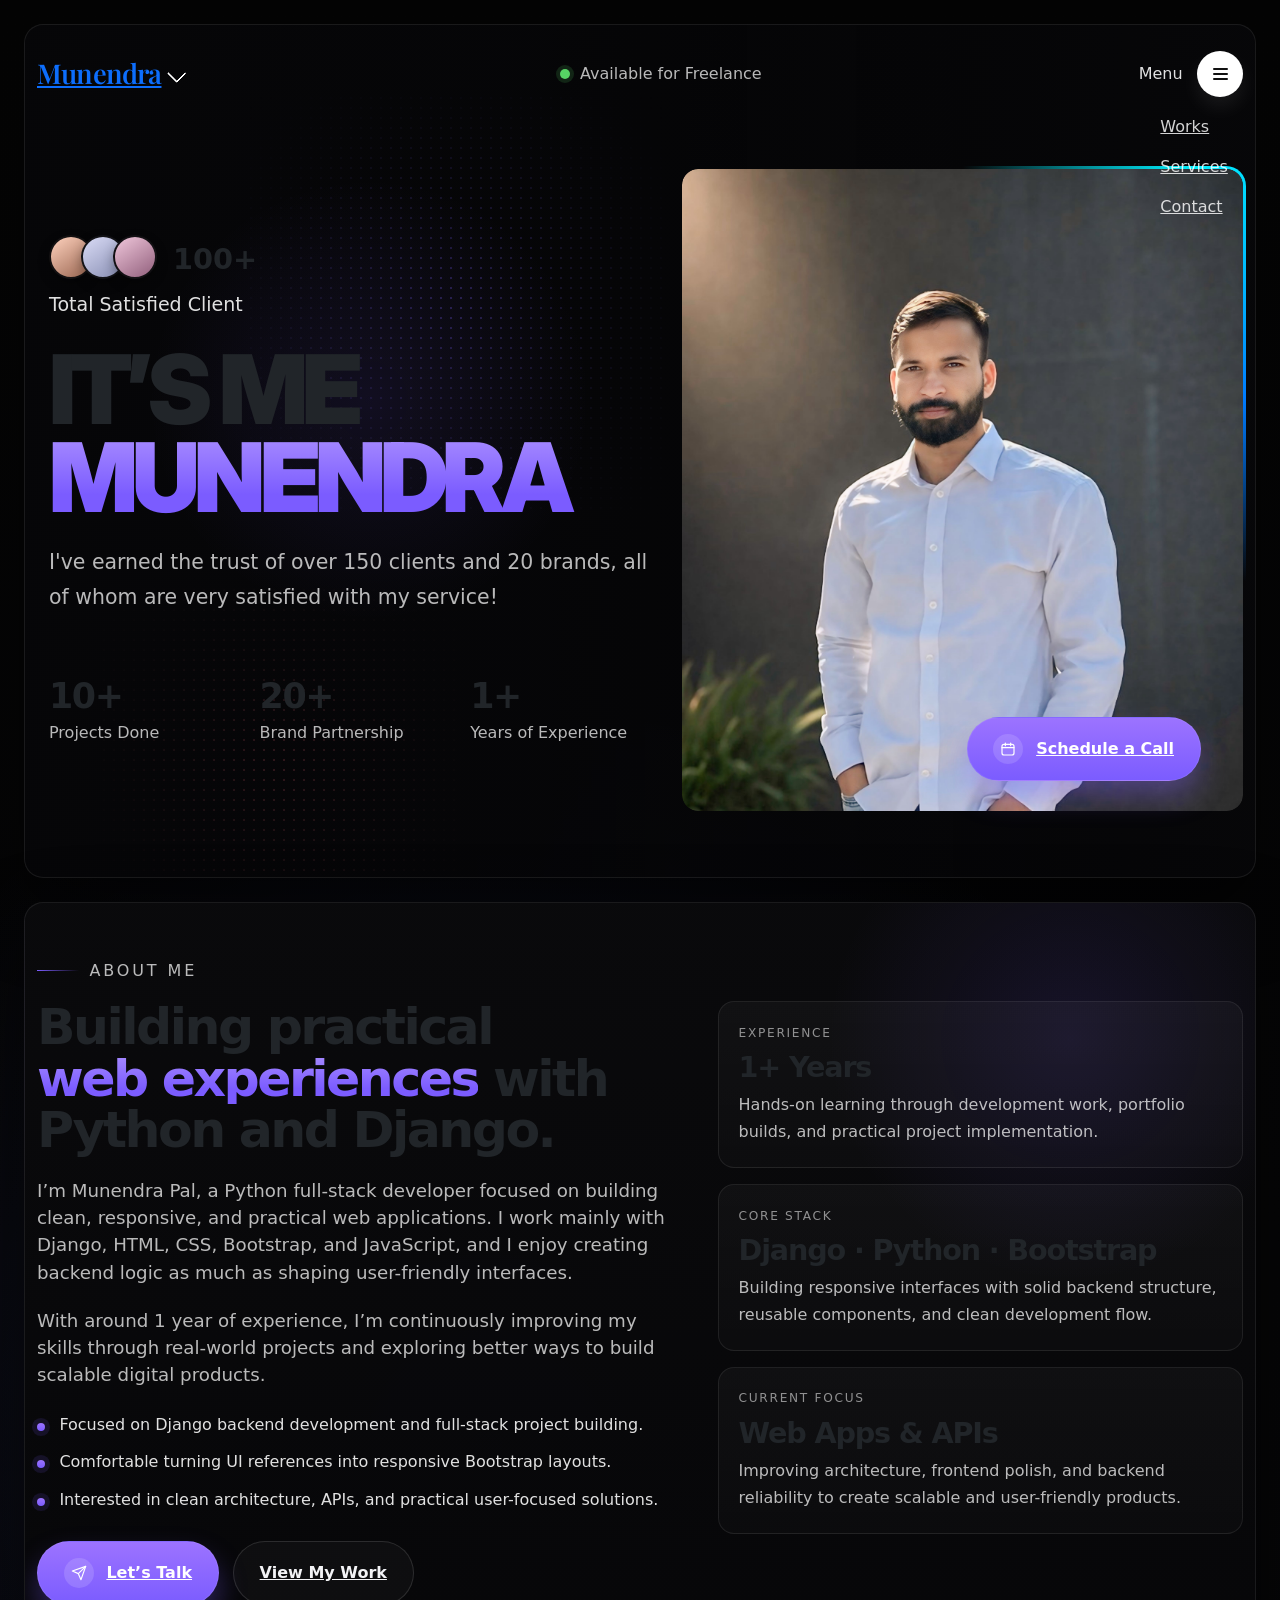
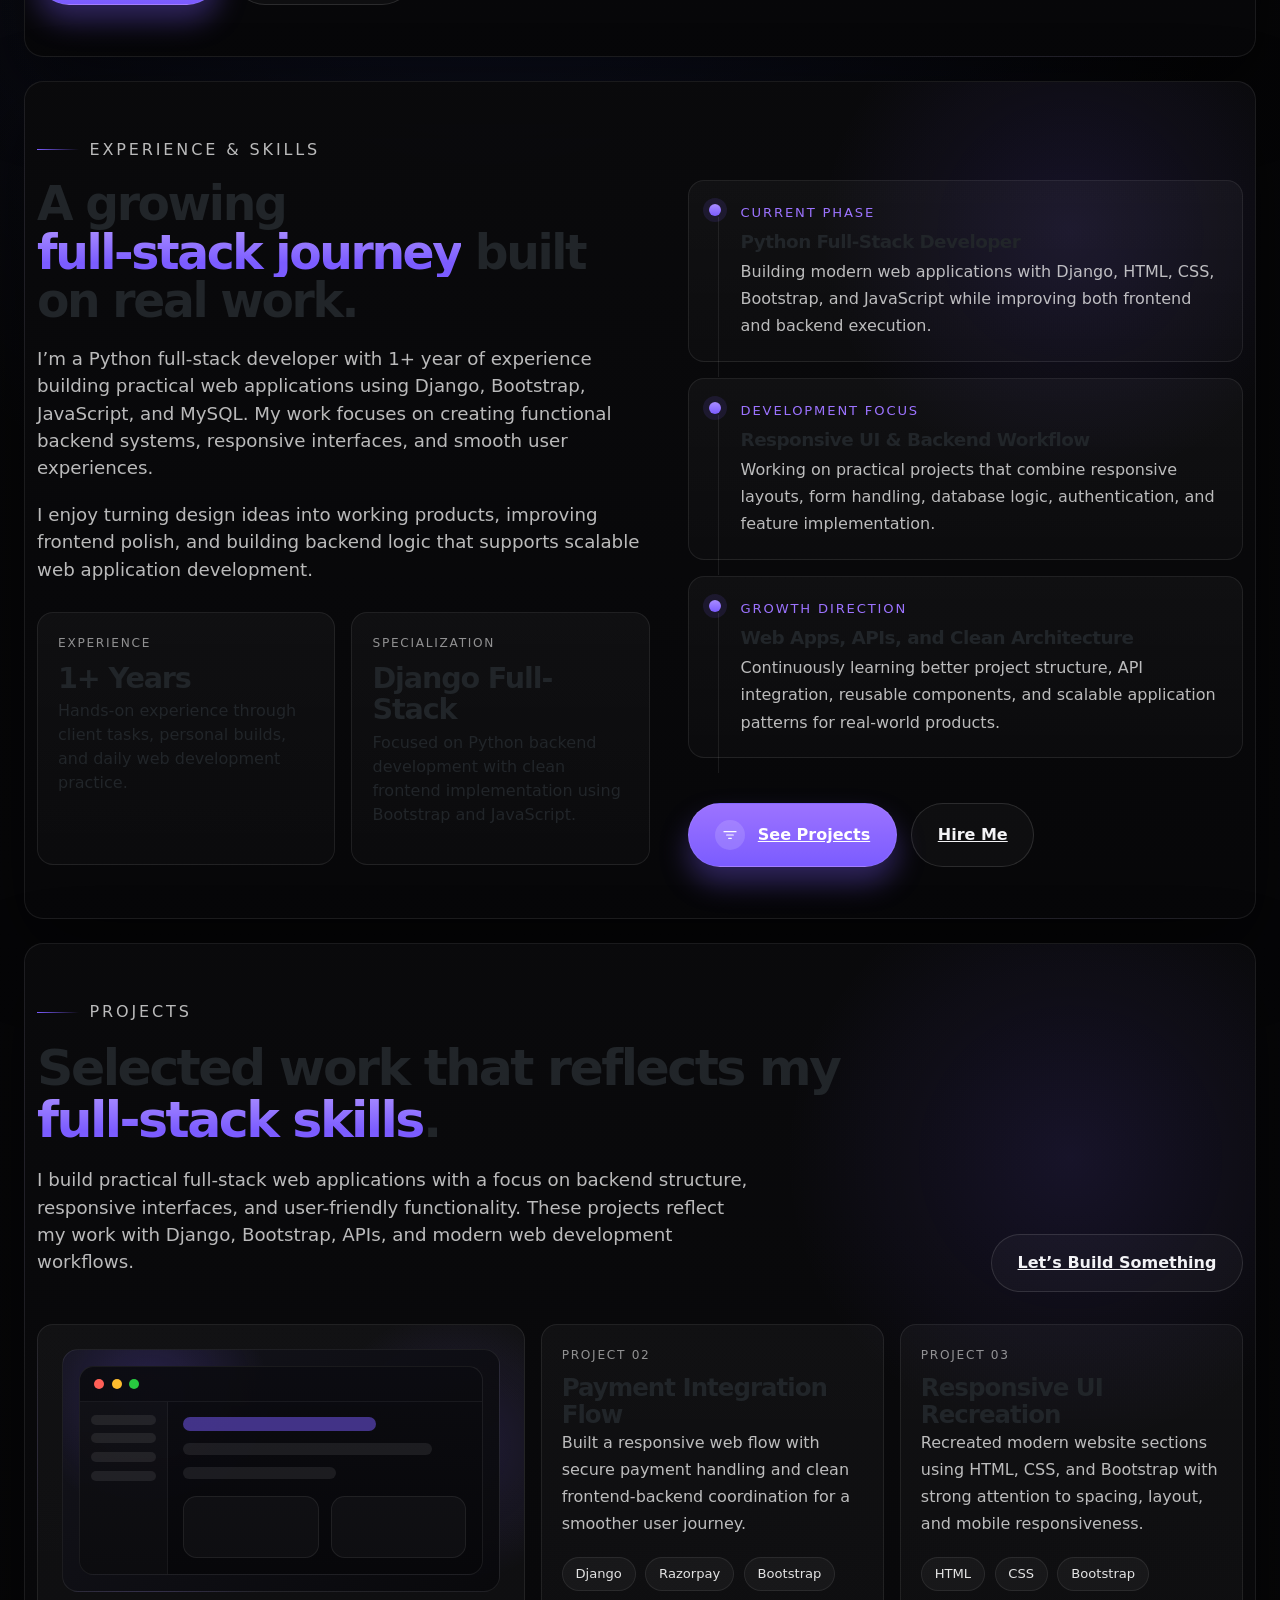
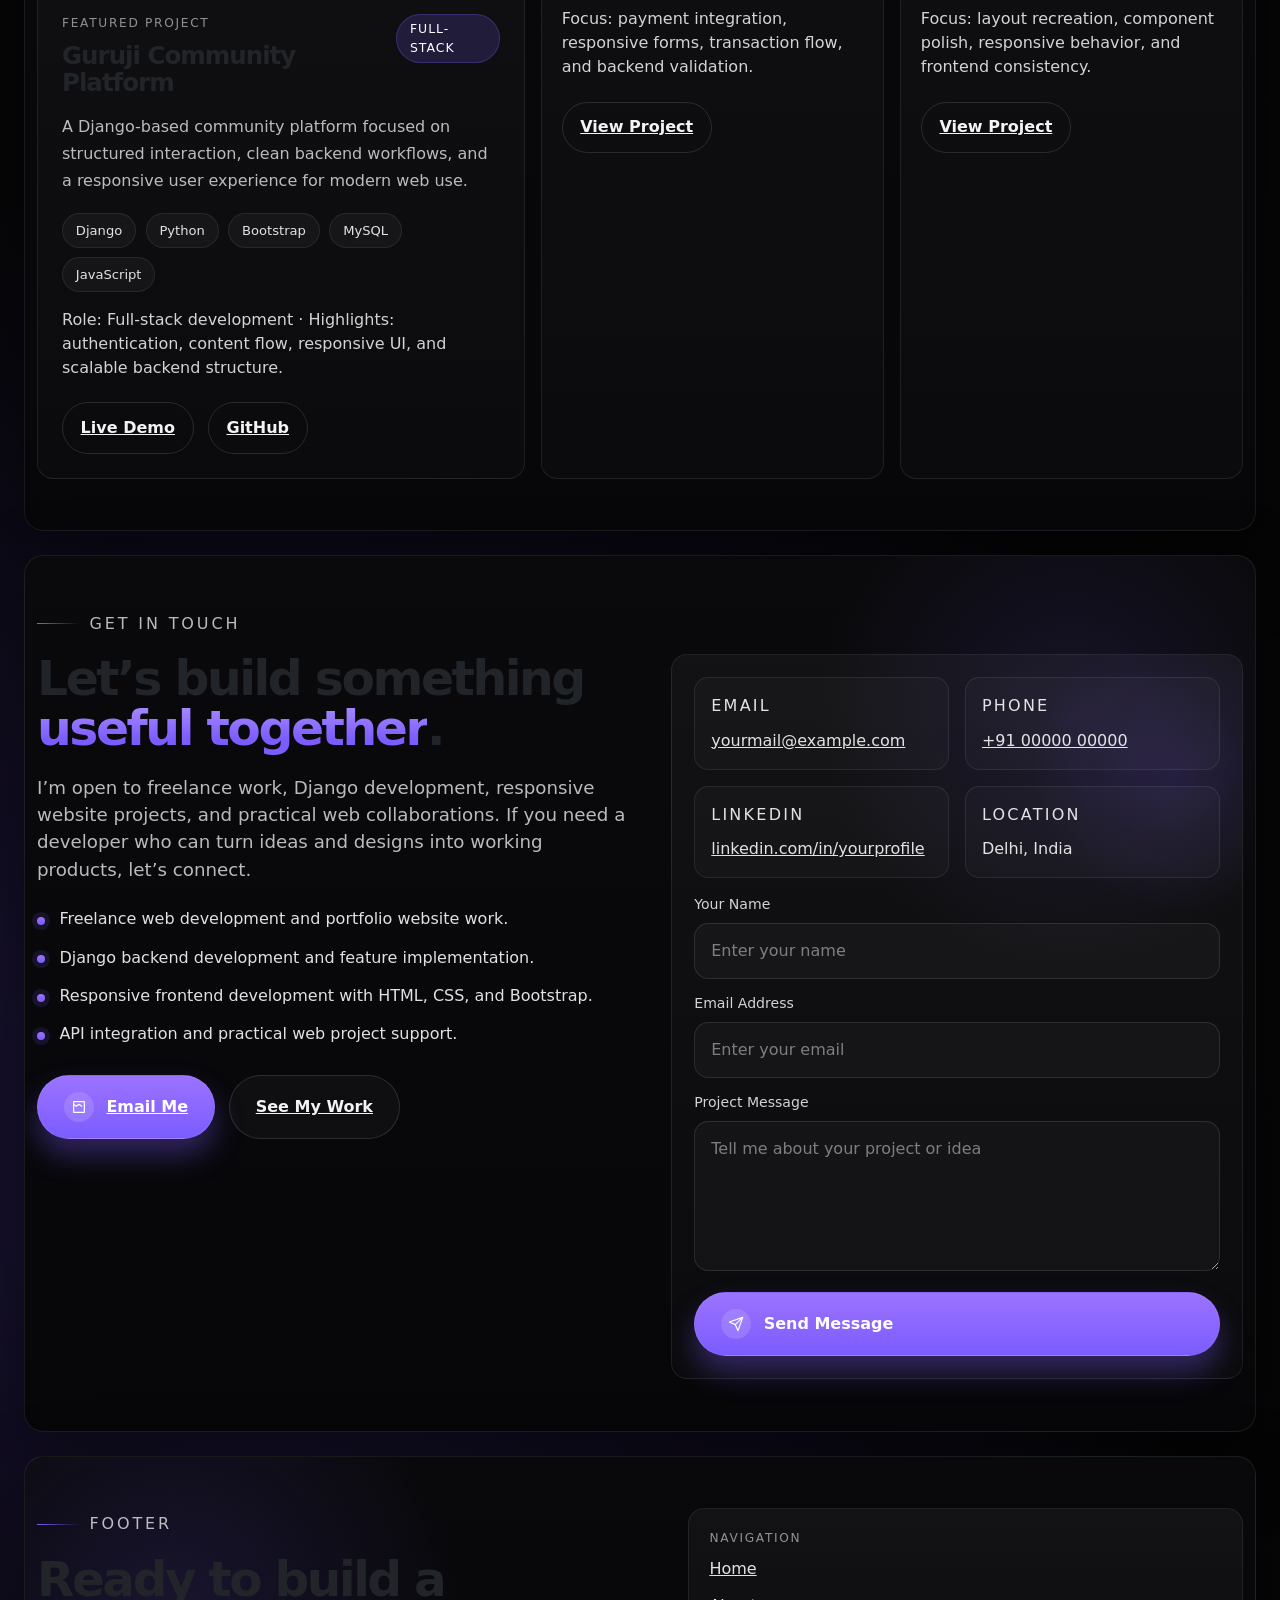
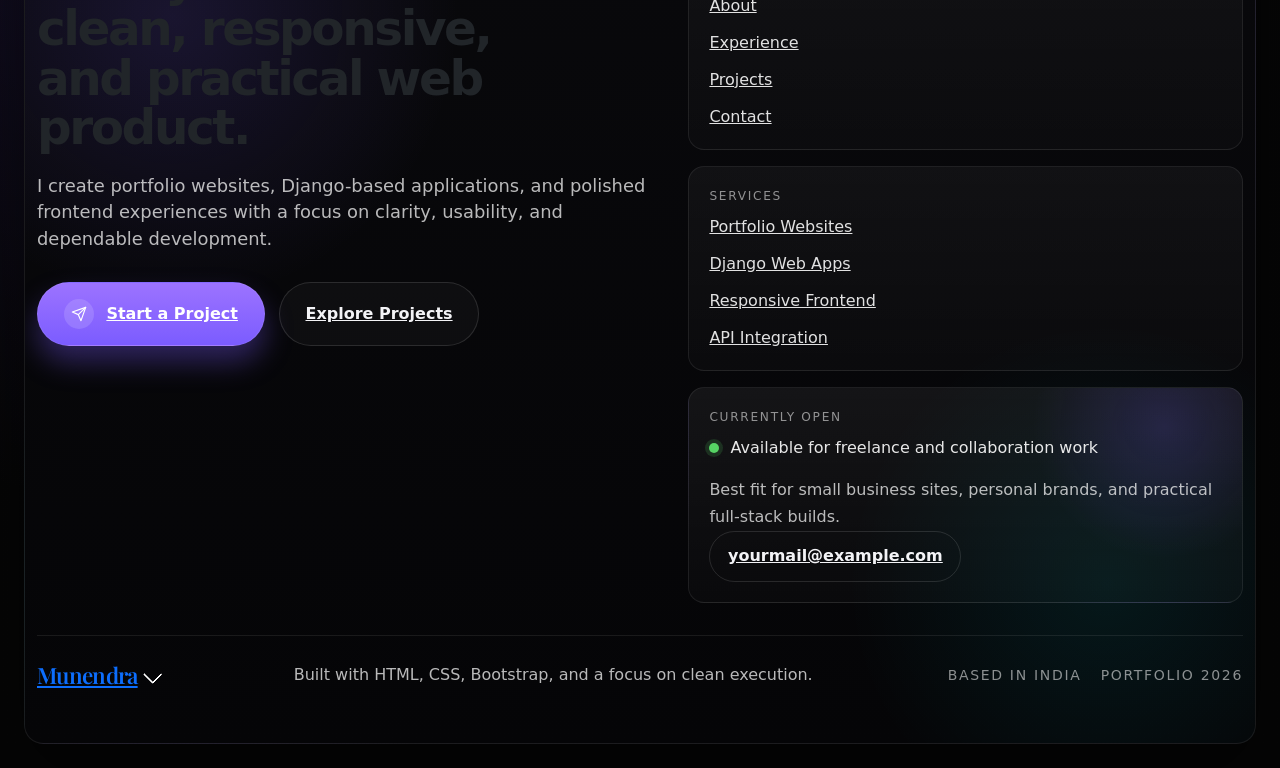
==== commit 213cde7f: "initial commit" ====
--- a/index.html
+++ b/index.html
@@ -345,9 +345,74 @@
                 </div>
             </div>
         </section>
+
+        <footer class="section-shell site-footer" id="footer">
+            <div class="footer-section container-fluid">
+                <div class="footer-top">
+                    <div class="footer-intro">
+                        <div class="section-tag">Footer</div>
+                        <h2 class="footer-title">Ready to build a clean, responsive, and practical web product.</h2>
+                        <p class="footer-copy">I create portfolio websites, Django-based applications, and polished
+                            frontend experiences with a focus on clarity, usability, and dependable development.</p>
+                        <div class="footer-actions">
+                            <a class="cta-btn position-static" href="#contact"><span class="cta-icon"
+                                    aria-hidden="true"><svg viewBox="0 0 24 24" fill="none" stroke="currentColor"
+                                        stroke-width="1.8" stroke-linecap="round" stroke-linejoin="round">
+                                        <path d="M22 2 11 13"></path>
+                                        <path d="M22 2 15 22 11 13 2 9 22 2z"></path>
+                                    </svg></span><span>Start a Project</span></a>
+                            <a class="outline-btn" href="#projects">Explore Projects</a>
+                        </div>
+                    </div>
+
+                    <div class="footer-grid">
+                        <div class="footer-card">
+                            <span class="mini-label">Navigation</span>
+                            <div class="footer-links">
+                                <a href="#home">Home</a>
+                                <a href="#about">About</a>
+                                <a href="#experience">Experience</a>
+                                <a href="#projects">Projects</a>
+                                <a href="#contact">Contact</a>
+                            </div>
+                        </div>
+
+                        <div class="footer-card">
+                            <span class="mini-label">Services</span>
+                            <div class="footer-links">
+                                <a href="#projects">Portfolio Websites</a>
+                                <a href="#projects">Django Web Apps</a>
+                                <a href="#projects">Responsive Frontend</a>
+                                <a href="#contact">API Integration</a>
+                            </div>
+                        </div>
+
+                        <div class="footer-card footer-highlight">
+                            <span class="mini-label">Currently Open</span>
+                            <div class="footer-status">
+                                <span class="status-dot" aria-hidden="true"></span>
+                                <span>Available for freelance and collaboration work</span>
+                            </div>
+                            <p>Best fit for small business sites, personal brands, and practical full-stack builds.</p>
+                            <a class="ghost-link" href="mailto:yourmail@example.com">yourmail@example.com</a>
+                        </div>
+                    </div>
+                </div>
+
+                <div class="footer-bottom">
+                    <a href="#home" class="brand footer-brand">Munendra <span class="brand-mark"
+                            aria-hidden="true"></span></a>
+                    <p class="footer-note">Built with HTML, CSS, Bootstrap, and a focus on clean execution.</p>
+                    <div class="footer-meta">
+                        <span>Based in India</span>
+                        <span>Portfolio 2026</span>
+                    </div>
+                </div>
+            </div>
+        </footer>
     </div>
 
     <script src="https://cdn.jsdelivr.net/npm/bootstrap@5.3.3/dist/js/bootstrap.bundle.min.js"></script>
 </body>
 
-</html>+</html>
--- a/style.css
+++ b/style.css
@@ -873,15 +873,147 @@
   box-shadow: 0 0 0 4px rgba(123, 92, 255, 0.12);
 }
 
-.contact-form textarea {
-  min-height: 150px;
-  resize: vertical;
-}
-
-.projects-grid {
-  grid-template-columns: 1.35fr 0.95fr 0.95fr;
-  align-items: stretch;
-}
+.contact-form textarea {
+  min-height: 150px;
+  resize: vertical;
+}
+
+.site-footer {
+  margin-top: var(--space-6);
+  background:
+    radial-gradient(circle at 12% 18%, rgba(123, 92, 255, 0.15), transparent 22%),
+    radial-gradient(circle at 88% 82%, rgba(0, 240, 255, 0.08), transparent 20%),
+    linear-gradient(180deg, rgba(9, 9, 12, 0.98) 0%, rgba(5, 5, 7, 1) 100%);
+}
+
+.footer-section {
+  position: relative;
+  padding: clamp(2rem, 4vw, 4rem);
+}
+
+.footer-top {
+  display: grid;
+  grid-template-columns: minmax(0, 1.05fr) minmax(320px, 0.95fr);
+  gap: clamp(1.5rem, 3vw, 3rem);
+  align-items: start;
+}
+
+.footer-title {
+  margin: 0;
+  max-width: 16ch;
+  font-size: clamp(2rem, 1.35rem + 2.1vw, 3.8rem);
+  line-height: 1.02;
+  letter-spacing: -0.05em;
+  font-weight: 800;
+}
+
+.footer-copy {
+  margin-top: 1.25rem;
+  max-width: 58ch;
+  color: var(--color-text-muted);
+  font-size: clamp(1rem, 0.96rem + 0.35vw, 1.12rem);
+}
+
+.footer-actions {
+  display: flex;
+  flex-wrap: wrap;
+  gap: 0.9rem;
+  margin-top: 1.8rem;
+}
+
+.footer-grid {
+  display: grid;
+  gap: 1rem;
+}
+
+.footer-card {
+  padding: 1.25rem;
+  border-radius: 1rem;
+  border: 1px solid rgba(255, 255, 255, 0.08);
+  background: linear-gradient(180deg, rgba(255, 255, 255, 0.045) 0%, rgba(255, 255, 255, 0.02) 100%);
+}
+
+.footer-links {
+  display: grid;
+  gap: 0.8rem;
+}
+
+.footer-links a {
+  color: rgba(255, 255, 255, 0.88);
+  font-size: var(--text-sm);
+  transition: color var(--transition), transform var(--transition);
+}
+
+.footer-links a:hover,
+.footer-links a:focus-visible {
+  color: #fff;
+  transform: translateX(4px);
+}
+
+.footer-highlight {
+  background:
+    radial-gradient(circle at 86% 18%, rgba(123, 92, 255, 0.18), transparent 26%),
+    linear-gradient(180deg, rgba(255, 255, 255, 0.06) 0%, rgba(255, 255, 255, 0.02) 100%);
+}
+
+.footer-highlight p {
+  margin: 1rem 0 0;
+  color: var(--color-text-muted);
+  font-size: var(--text-sm);
+  line-height: 1.7;
+}
+
+.footer-status {
+  display: inline-flex;
+  align-items: center;
+  gap: 0.7rem;
+  color: rgba(255, 255, 255, 0.9);
+  font-size: var(--text-sm);
+}
+
+.status-dot {
+  width: 10px;
+  height: 10px;
+  border-radius: 50%;
+  background: #56d364;
+  box-shadow: 0 0 0 4px rgba(86, 211, 100, 0.16);
+}
+
+.footer-bottom {
+  margin-top: 2rem;
+  padding-top: 1.4rem;
+  border-top: 1px solid rgba(255, 255, 255, 0.08);
+  display: flex;
+  align-items: center;
+  justify-content: space-between;
+  gap: 1rem;
+  flex-wrap: wrap;
+}
+
+.footer-brand {
+  font-size: 1.4rem;
+}
+
+.footer-note {
+  margin: 0;
+  color: var(--color-text-muted);
+  font-size: var(--text-sm);
+}
+
+.footer-meta {
+  display: flex;
+  flex-wrap: wrap;
+  gap: 0.8rem 1.2rem;
+  color: var(--color-text-faint);
+  font-size: var(--text-xs);
+  text-transform: uppercase;
+  letter-spacing: 0.12em;
+}
+
+.projects-grid {
+  grid-template-columns: 1.35fr 0.95fr 0.95fr;
+  align-items: stretch;
+}
 
 .project-feature {
   min-height: 100%;
@@ -1165,19 +1297,24 @@
     align-items: center;
   }
 
-  .projects-head {
-    flex-direction: column;
-    align-items: start;
-  }
-}
-
-@media (max-width: 767.98px) {
-
-  .hero-inner,
-  .about-section,
-  .projects-section {
-    padding: 1rem;
-  }
+  .projects-head {
+    flex-direction: column;
+    align-items: start;
+  }
+
+  .footer-top {
+    grid-template-columns: 1fr;
+  }
+}
+
+@media (max-width: 767.98px) {
+
+  .hero-inner,
+  .about-section,
+  .projects-section,
+  .footer-section {
+    padding: 1rem;
+  }
 
   .brand {
     font-size: 1.35rem;
@@ -1222,18 +1359,19 @@
     gap: 1.2rem;
   }
 
-  .about-actions,
-  .projects-actions,
-  .project-links {
-    flex-direction: column;
-    align-items: stretch;
-  }
-
-  .outline-btn,
-  .cta-btn,
-  .ghost-link {
-    justify-content: center;
-  }
+  .about-actions,
+  .projects-actions,
+  .project-links,
+  .footer-actions {
+    flex-direction: column;
+    align-items: stretch;
+  }
+
+  .outline-btn,
+  .cta-btn,
+  .ghost-link {
+    justify-content: center;
+  }
 
   .window-body {
     grid-template-columns: 72px 1fr;
@@ -1262,9 +1400,14 @@
     width: 35%;
   }
 
-  .cta-btn {
-    position: static;
-    margin-top: 1.2rem;
-    width: fit-content;
-  }
-}+  .cta-btn {
+    position: static;
+    margin-top: 1.2rem;
+    width: fit-content;
+  }
+
+  .footer-bottom {
+    align-items: flex-start;
+    flex-direction: column;
+  }
+}
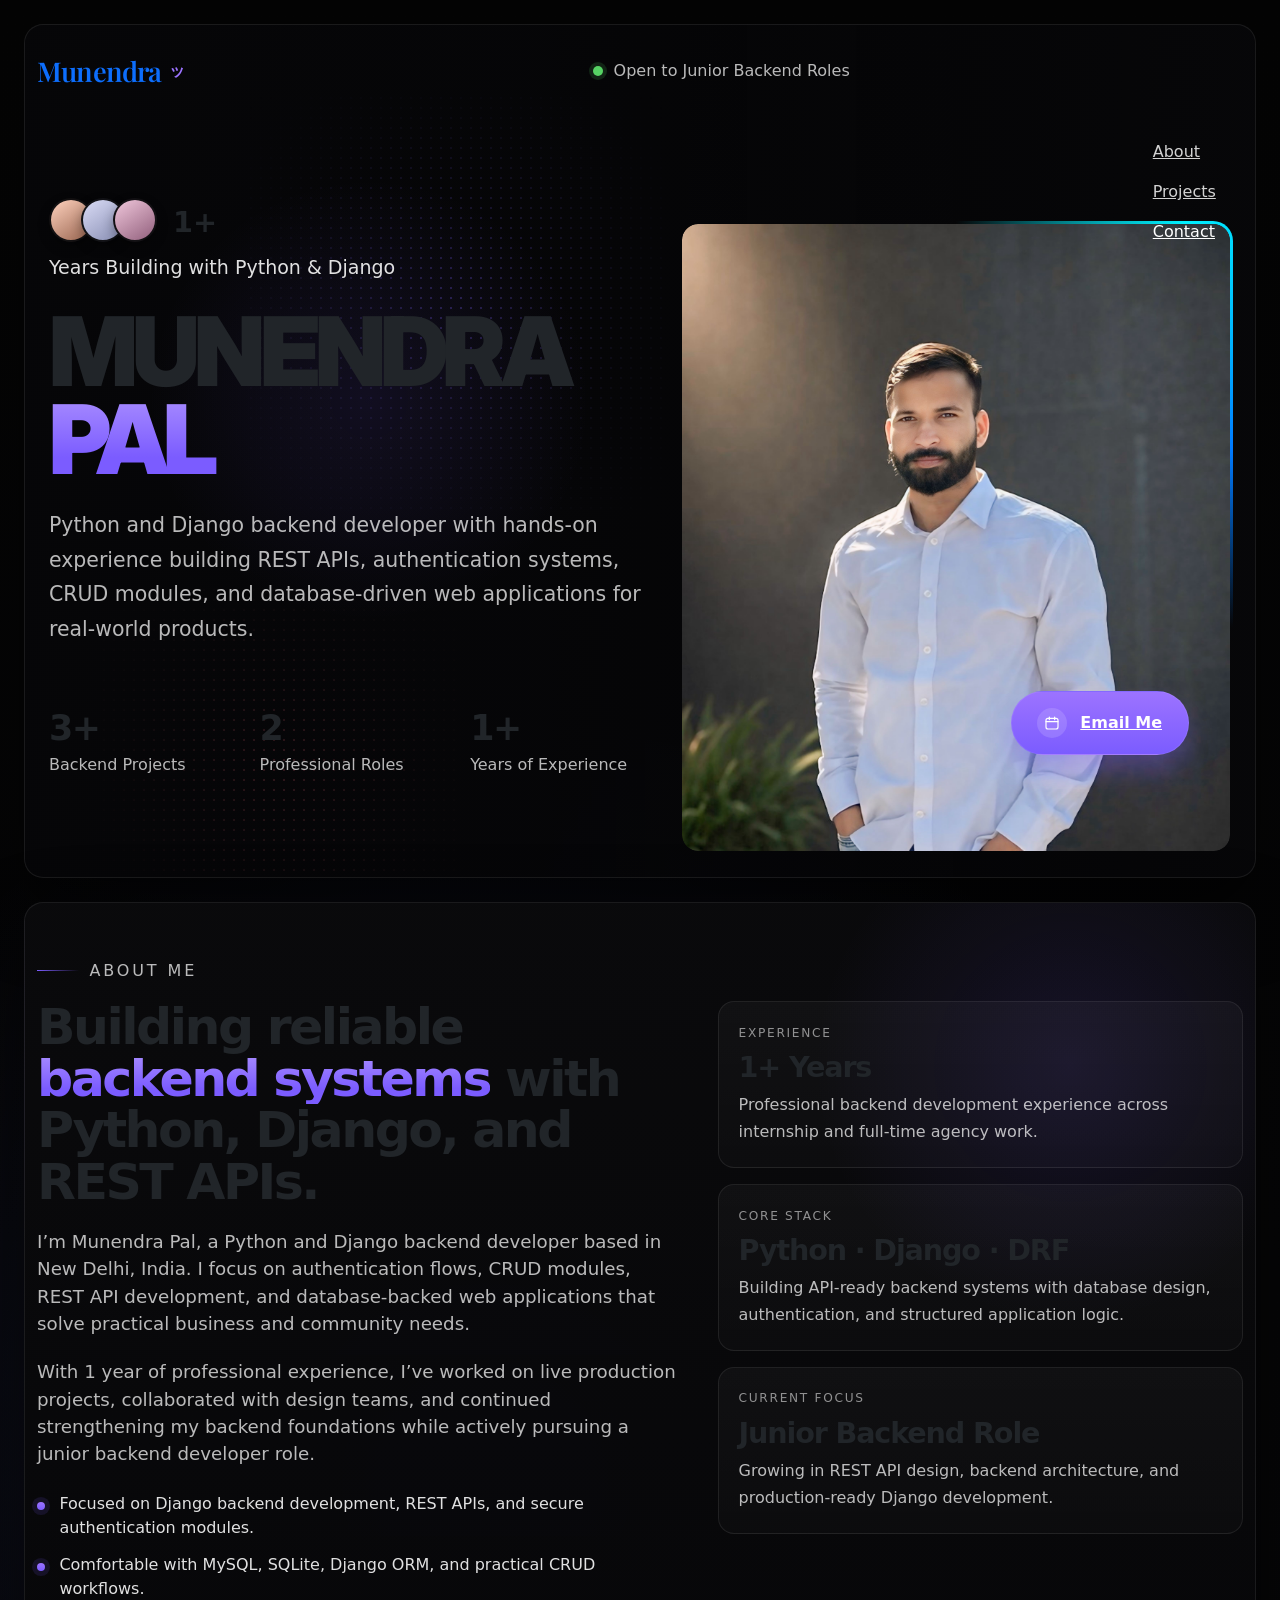
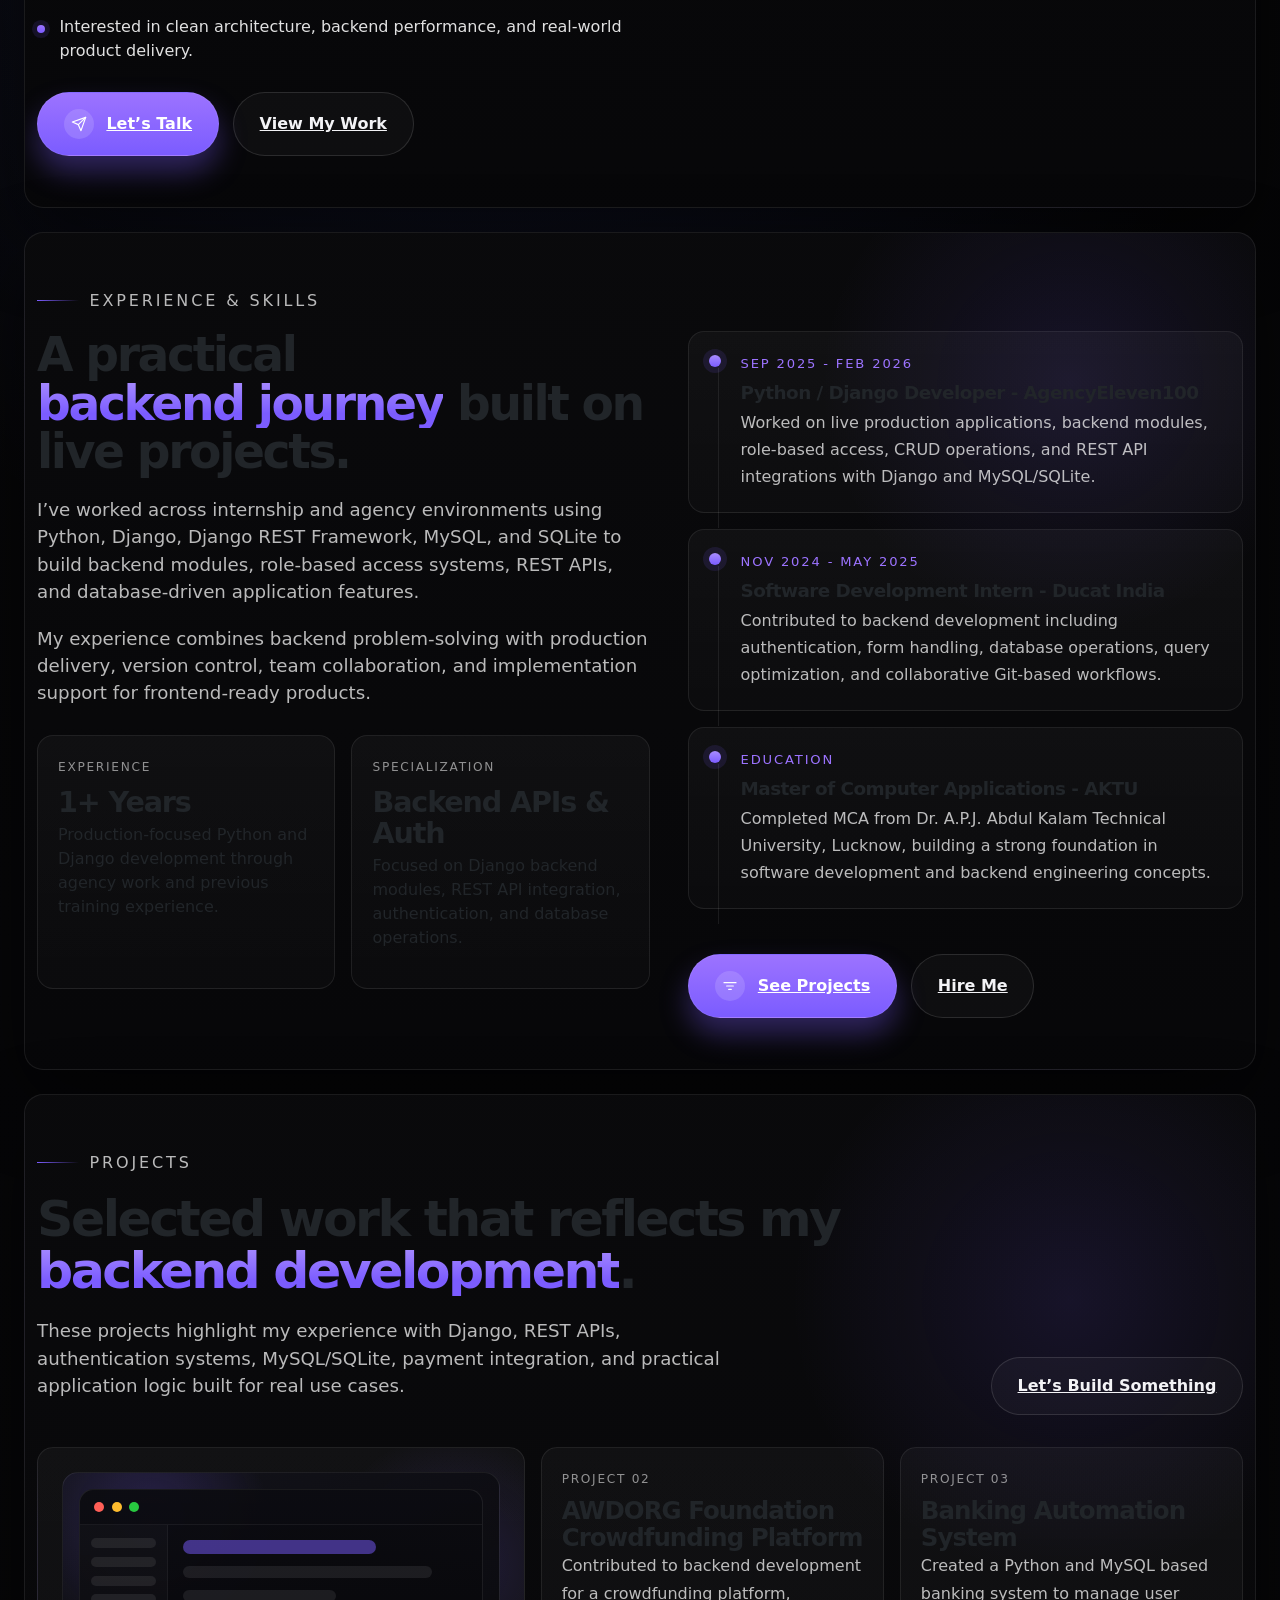
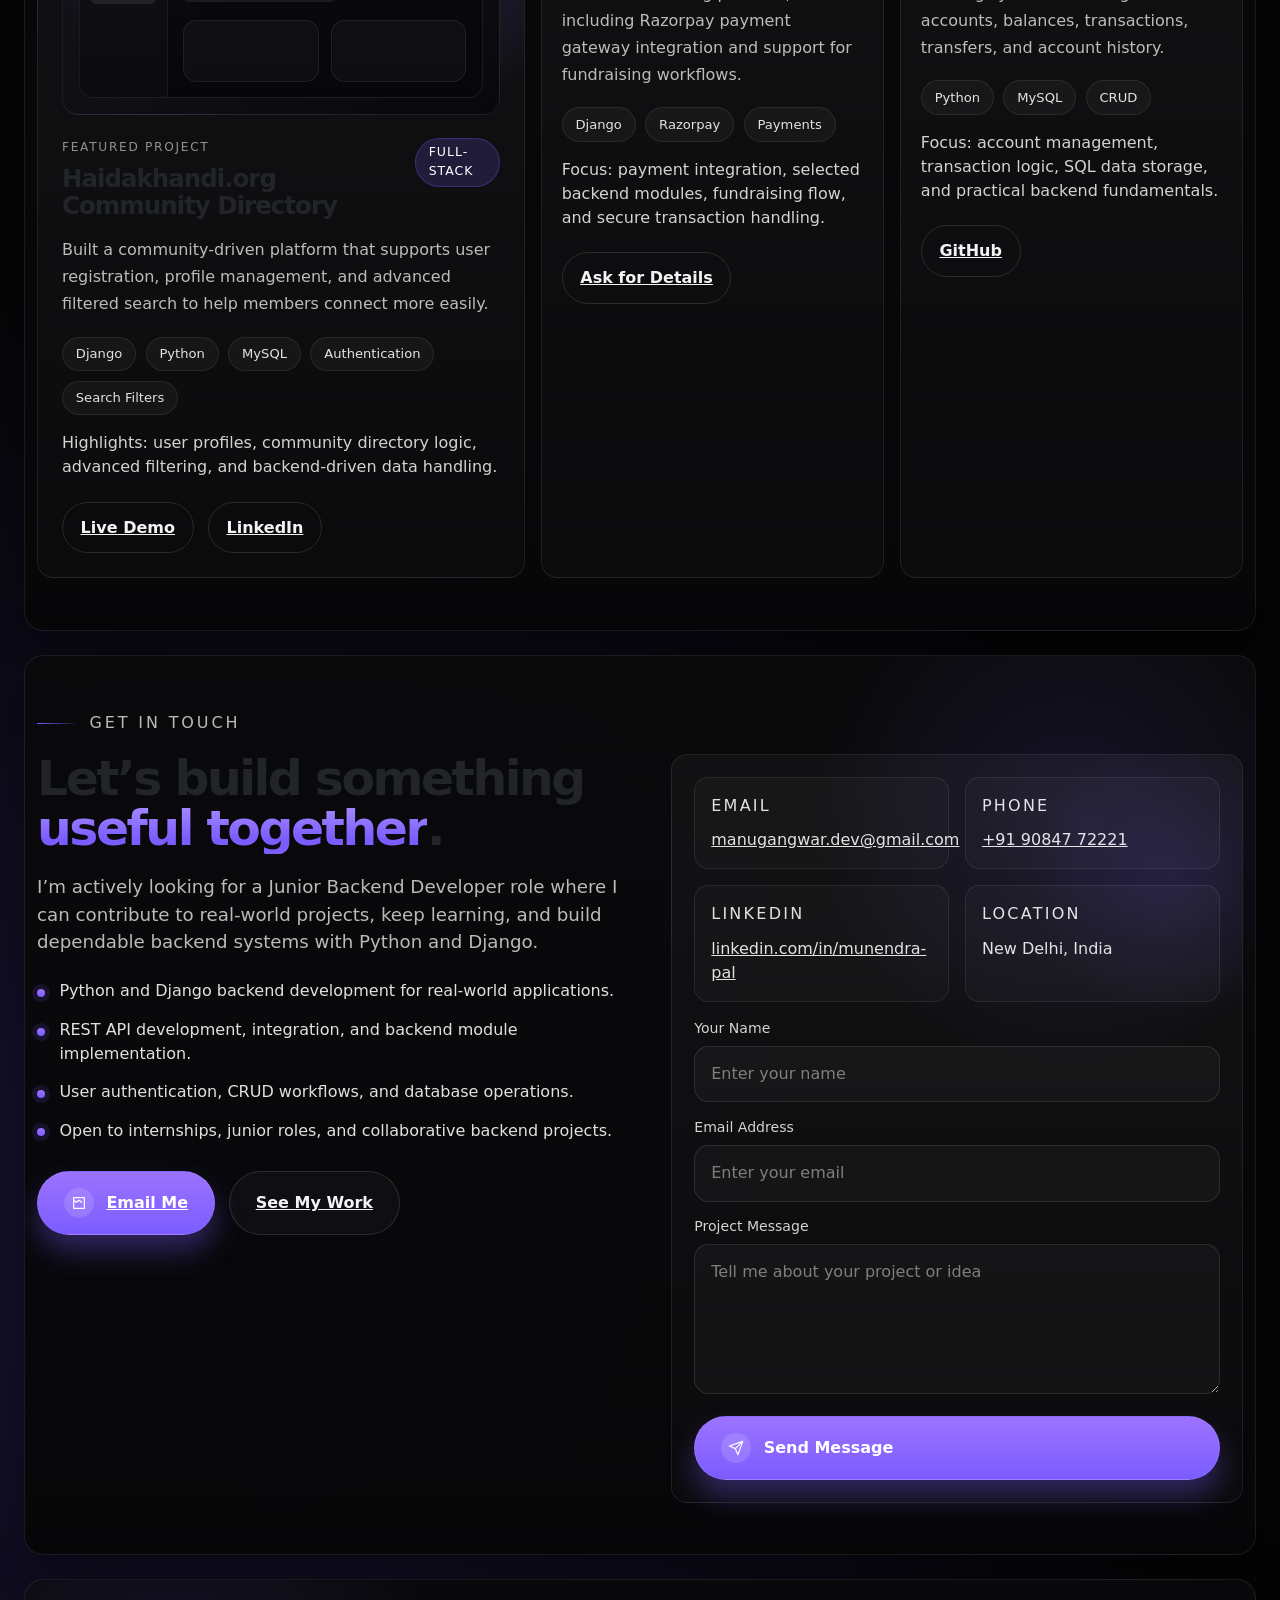
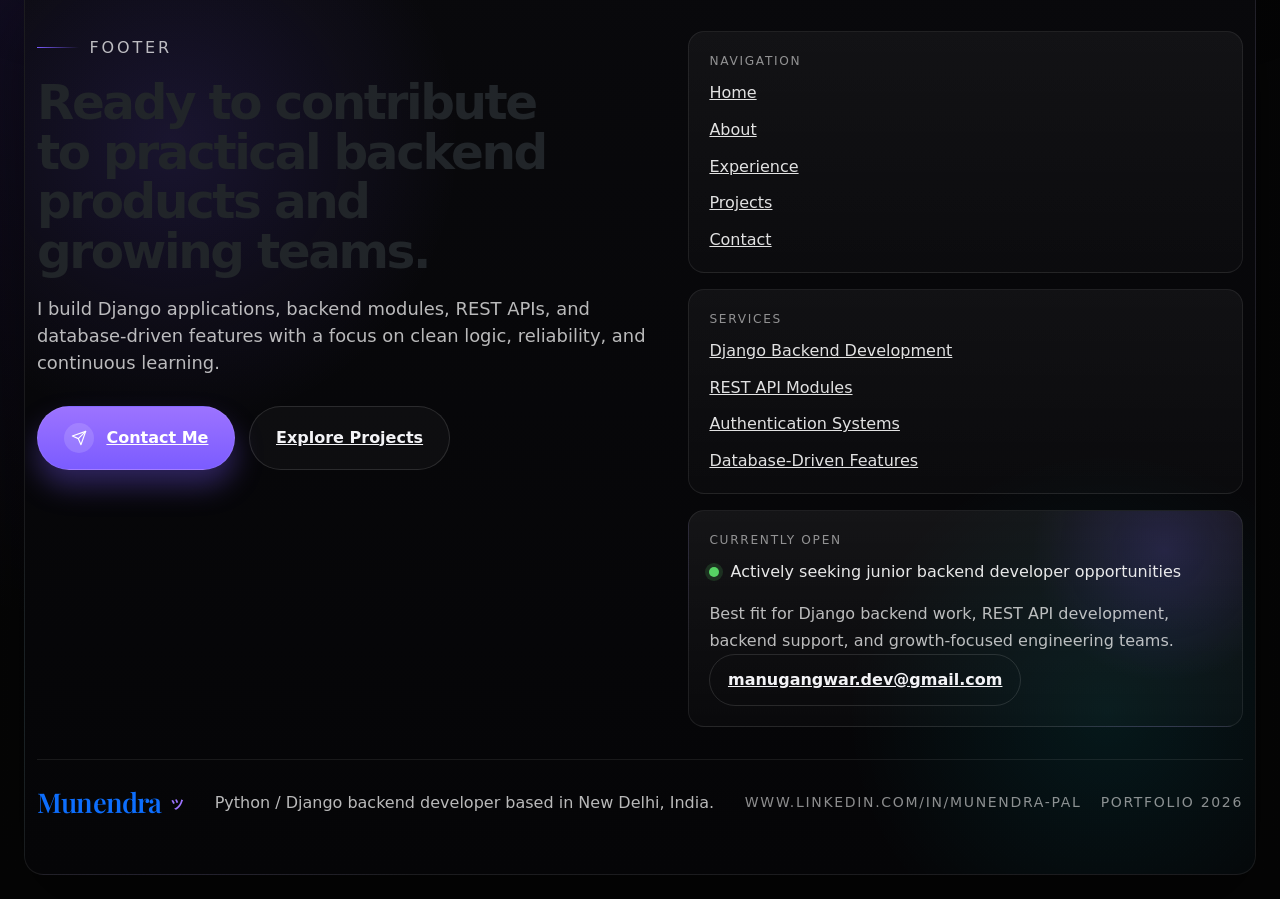
==== commit 4323c9c1: "feat: update portfolio content to highlight Python/Django backend expertise and add navigation funct" ====
--- a/index.html
+++ b/index.html
@@ -4,9 +4,9 @@
 <head>
     <meta charset="UTF-8" />
     <meta name="viewport" content="width=device-width, initial-scale=1.0" />
-    <title>Munendra Portfolio About Projects</title>
+    <title>Munendra Pal | Python Django Backend Developer</title>
     <meta name="description"
-        content="Dark portfolio page with hero, about, and projects sections built with HTML, CSS, and Bootstrap." />
+        content="Portfolio of Munendra Pal, a Python and Django backend developer building REST APIs, authentication systems, and database-driven applications." />
     <link rel="preconnect" href="https://fonts.googleapis.com">
     <link rel="preconnect" href="https://fonts.gstatic.com" crossorigin>
     <link rel="stylesheet" href="style.css">
@@ -21,12 +21,13 @@
         <main class="hero-card" id="home">
             <div class="hero-inner container-fluid">
                 <header class="topbar">
-                    <a href="#home" class="brand" aria-label="name">Munendra <span class="brand-mark"
-                            aria-hidden="true"></span></a>
-                    <div class="availability" aria-label="Freelance availability status"><span class="dot"
-                            aria-hidden="true"></span><span>Available for Freelance</span></div>
+                    <a href="#home" class="brand" aria-label="name">Munendra <span class="smiley">ッ</span></a>
+                    <div class="availability" aria-label="Job availability status"><span class="dot"
+                            aria-hidden="true"></span><span>Open to Junior Backend Roles</span></div>
                     <div class="menu-wrap"><span class="label">Menu</span><button class="menu-btn" type="button"
-                            aria-label="Open navigation menu"><span></span></button></div>
+                            aria-label="Toggle navigation menu" aria-expanded="false" aria-controls="site-nav"><span></span></button></div>
+                    <nav class="right-nav" id="site-nav" aria-label="Primary"><a href="#about">About</a><a
+                            href="#projects">Projects</a><a href="#contact">Contact</a></nav>
                 </header>
 
                 <section class="hero-grid">
@@ -35,29 +36,27 @@
                             <div class="d-flex align-items-center gap-3">
                                 <div class="avatar-stack" aria-hidden="true"><span></span><span></span><span></span>
                                 </div>
-                                <div class="clients-count">100+</div>
-                            </div>
-                            <div class="clients-label">Total Satisfied Client</div>
-                        </div>
-
-                        <h1 class="hero-title"><span class="line-break">IT&rsquo;S ME</span><span
-                                class="line-break accent">Munendra</span></h1>
-                        <p class="hero-copy">I've earned the trust of over 150 clients and 20 brands, all of whom are
-                            very satisfied with my service!</p>
+                            <div class="clients-count">1+</div>
+                            </div>
+                            <div class="clients-label">Years Building with Python & Django</div>
+                        </div>
+
+                        <h1 class="hero-title"><span class="line-break">MUNENDRA</span><span
+                                class="line-break accent">PAL</span></h1>
+                        <p class="hero-copy">Python and Django backend developer with hands-on experience building REST
+                            APIs, authentication systems, CRUD modules, and database-driven web applications for
+                            real-world products.</p>
 
                         <div class="stats-row">
-                            <div class="stat-item"><span class="stat-number">10+</span><span
-                                    class="stat-label">Projects Done</span></div>
-                            <div class="stat-item"><span class="stat-number">20+</span><span class="stat-label">Brand
-                                    Partnership</span></div>
+                            <div class="stat-item"><span class="stat-number">3+</span><span
+                                    class="stat-label">Backend Projects</span></div>
+                            <div class="stat-item"><span class="stat-number">2</span><span class="stat-label">Professional
+                                    Roles</span></div>
                             <div class="stat-item"><span class="stat-number">1+</span><span class="stat-label">Years of
                                     Experience</span></div>
                         </div>
                     </div>
                     <div class="visual-col">
-                        <nav class="right-nav" aria-label="Primary"><a href="#projects">Works</a><a
-                                href="#services">Services</a><a href="#contact">Contact</a></nav>
-
                         <div class="portrait-wrap">
                             <div class="portrait-glow" aria-hidden="true"></div>
                             <div class="portrait" aria-hidden="true">
@@ -65,12 +64,12 @@
                             </div>
                         </div>
 
-                        <a class="cta-btn" href="#contact"><span class="cta-icon" aria-hidden="true"><svg
+                        <a class="cta-btn" href="mailto:manugangwar.dev@gmail.com"><span class="cta-icon" aria-hidden="true"><svg
                                     viewBox="0 0 24 24" fill="none" stroke="currentColor" stroke-width="1.8"
                                     stroke-linecap="round" stroke-linejoin="round">
                                     <rect x="3" y="5" width="18" height="16" rx="3"></rect>
                                     <path d="M16 3v4M8 3v4M3 10h18"></path>
-                                </svg></span><span>Schedule a Call</span></a>
+                                </svg></span><span>Email Me</span></a>
                     </div>
                 </section>
             </div>
@@ -81,19 +80,18 @@
                 <div class="section-tag">About Me</div>
                 <div class="about-grid">
                     <div>
-                        <h2 class="about-title">Building practical <span class="accent">web experiences</span> with
-                            Python and Django.</h2>
-                        <p class="about-copy">I&rsquo;m Munendra Pal, a Python full-stack developer focused on building
-                            clean, responsive, and practical web applications. I work mainly with Django, HTML, CSS,
-                            Bootstrap, and JavaScript, and I enjoy creating backend logic as much as shaping
-                            user-friendly interfaces.</p>
-                        <p class="about-copy">With around 1 year of experience, I&rsquo;m continuously improving my
-                            skills through real-world projects and exploring better ways to build scalable digital
-                            products.</p>
+                        <h2 class="about-title">Building reliable <span class="accent">backend systems</span> with
+                            Python, Django, and REST APIs.</h2>
+                        <p class="about-copy">I&rsquo;m Munendra Pal, a Python and Django backend developer based in New
+                            Delhi, India. I focus on authentication flows, CRUD modules, REST API development, and
+                            database-backed web applications that solve practical business and community needs.</p>
+                        <p class="about-copy">With 1 year of professional experience, I&rsquo;ve worked on live
+                            production projects, collaborated with design teams, and continued strengthening my backend
+                            foundations while actively pursuing a junior backend developer role.</p>
                         <ul class="about-points">
-                            <li>Focused on Django backend development and full-stack project building.</li>
-                            <li>Comfortable turning UI references into responsive Bootstrap layouts.</li>
-                            <li>Interested in clean architecture, APIs, and practical user-focused solutions.</li>
+                            <li>Focused on Django backend development, REST APIs, and secure authentication modules.</li>
+                            <li>Comfortable with MySQL, SQLite, Django ORM, and practical CRUD workflows.</li>
+                            <li>Interested in clean architecture, backend performance, and real-world product delivery.</li>
                         </ul>
                         <div class="about-actions">
                             <a class="cta-btn position-static" href="#contact"><span class="cta-icon"
@@ -109,18 +107,16 @@
                     <div class="about-card-stack">
                         <div class="about-card"><span class="mini-label">Experience</span><span class="big-value">1+
                                 Years</span>
-                            <p>Hands-on learning through development work, portfolio builds, and practical project
-                                implementation.</p>
-                        </div>
-                        <div class="about-card"><span class="mini-label">Core Stack</span><span class="big-value">Django
-                                · Python · Bootstrap</span>
-                            <p>Building responsive interfaces with solid backend structure, reusable components, and
-                                clean development flow.</p>
-                        </div>
-                        <div class="about-card"><span class="mini-label">Current Focus</span><span class="big-value">Web
-                                Apps & APIs</span>
-                            <p>Improving architecture, frontend polish, and backend reliability to create scalable and
-                                user-friendly products.</p>
+                            <p>Professional backend development experience across internship and full-time agency work.</p>
+                        </div>
+                        <div class="about-card"><span class="mini-label">Core Stack</span><span class="big-value">Python
+                                · Django · DRF</span>
+                            <p>Building API-ready backend systems with database design, authentication, and structured
+                                application logic.</p>
+                        </div>
+                        <div class="about-card"><span class="mini-label">Current Focus</span><span class="big-value">Junior
+                                Backend Role</span>
+                            <p>Growing in REST API design, backend architecture, and production-ready Django development.</p>
                         </div>
                     </div>
                 </div>
@@ -132,26 +128,25 @@
                 <div class="section-tag">Experience & Skills</div>
                 <div class="experience-grid">
                     <div>
-                        <h2 class="experience-title">A growing <span class="accent">full-stack journey</span> built on
-                            real work.</h2>
-                        <p class="experience-copy">I&rsquo;m a Python full-stack developer with 1+ year of experience
-                            building practical web applications using Django, Bootstrap, JavaScript, and MySQL. My work
-                            focuses on creating functional backend systems, responsive interfaces, and smooth user
-                            experiences.</p>
-                        <p class="experience-copy">I enjoy turning design ideas into working products, improving
-                            frontend polish, and building backend logic that supports scalable web application
-                            development.</p>
+                        <h2 class="experience-title">A practical <span class="accent">backend journey</span> built on
+                            live projects.</h2>
+                        <p class="experience-copy">I&rsquo;ve worked across internship and agency environments using
+                            Python, Django, Django REST Framework, MySQL, and SQLite to build backend modules,
+                            role-based access systems, REST APIs, and database-driven application features.</p>
+                        <p class="experience-copy">My experience combines backend problem-solving with production
+                            delivery, version control, team collaboration, and implementation support for frontend-ready
+                            products.</p>
 
                         <div class="experience-highlights">
                             <div class="experience-card"><span class="mini-label">Experience</span><span
                                     class="big-value">1+ Years</span>
-                                <p>Hands-on experience through client tasks, personal builds, and daily web development
-                                    practice.</p>
+                                <p>Production-focused Python and Django development through agency work and previous
+                                    training experience.</p>
                             </div>
                             <div class="experience-card"><span class="mini-label">Specialization</span><span
-                                    class="big-value">Django Full-Stack</span>
-                                <p>Focused on Python backend development with clean frontend implementation using
-                                    Bootstrap and JavaScript.</p>
+                                    class="big-value">Backend APIs & Auth</span>
+                                <p>Focused on Django backend modules, REST API integration, authentication, and database
+                                    operations.</p>
                             </div>
                             <!-- <div class="experience-card"><span class="mini-label">Strengths</span><span
                                     class="big-value">APIs · UI · Logic</span>
@@ -168,24 +163,24 @@
 
                     <div class="timeline-wrap">
                         <article class="timeline-card">
-                            <span class="timeline-meta">Current Phase</span>
-                            <h3 class="timeline-role">Python Full-Stack Developer</h3>
-                            <p>Building modern web applications with Django, HTML, CSS, Bootstrap, and JavaScript while
-                                improving both frontend and backend execution.</p>
+                            <span class="timeline-meta">Sep 2025 - Feb 2026</span>
+                            <h3 class="timeline-role">Python / Django Developer - AgencyEleven100</h3>
+                            <p>Worked on live production applications, backend modules, role-based access, CRUD
+                                operations, and REST API integrations with Django and MySQL/SQLite.</p>
                         </article>
 
                         <article class="timeline-card">
-                            <span class="timeline-meta">Development Focus</span>
-                            <h3 class="timeline-role">Responsive UI & Backend Workflow</h3>
-                            <p>Working on practical projects that combine responsive layouts, form handling, database
-                                logic, authentication, and feature implementation.</p>
+                            <span class="timeline-meta">Nov 2024 - May 2025</span>
+                            <h3 class="timeline-role">Software Development Intern - Ducat India</h3>
+                            <p>Contributed to backend development including authentication, form handling, database
+                                operations, query optimization, and collaborative Git-based workflows.</p>
                         </article>
 
                         <article class="timeline-card">
-                            <span class="timeline-meta">Growth Direction</span>
-                            <h3 class="timeline-role">Web Apps, APIs, and Clean Architecture</h3>
-                            <p>Continuously learning better project structure, API integration, reusable components, and
-                                scalable application patterns for real-world products.</p>
+                            <span class="timeline-meta">Education</span>
+                            <h3 class="timeline-role">Master of Computer Applications - AKTU</h3>
+                            <p>Completed MCA from Dr. A.P.J. Abdul Kalam Technical University, Lucknow, building a
+                                strong foundation in software development and backend engineering concepts.</p>
                         </article>
 
                         <div class="projects-actions">
@@ -208,11 +203,11 @@
                 <div class="projects-head">
                     <div>
                         <div class="section-tag">Projects</div>
-                        <h2 class="projects-title">Selected work that reflects my <span class="accent">full-stack
-                                skills</span>.</h2>
-                        <p class="projects-copy">I build practical full-stack web applications with a focus on backend
-                            structure, responsive interfaces, and user-friendly functionality. These projects reflect my
-                            work with Django, Bootstrap, APIs, and modern web development workflows.</p>
+                        <h2 class="projects-title">Selected work that reflects my <span class="accent">backend
+                                development</span>.</h2>
+                        <p class="projects-copy">These projects highlight my experience with Django, REST APIs,
+                            authentication systems, MySQL/SQLite, payment integration, and practical application logic
+                            built for real use cases.</p>
                     </div>
                     <div class="projects-actions"><a class="outline-btn" href="#contact">Let&rsquo;s Build Something</a>
                     </div>
@@ -242,41 +237,43 @@
 
                             <div class="project-top">
                                 <div><span class="mini-label">Featured Project</span>
-                                    <h3 class="project-title">Guruji Community Platform</h3>
+                                    <h3 class="project-title">Haidakhandi.org Community Directory</h3>
                                 </div><span class="project-badge">Full-Stack</span>
                             </div>
-                            <p>A Django-based community platform focused on structured interaction, clean backend
-                                workflows, and a responsive user experience for modern web use.</p>
+                            <p>Built a community-driven platform that supports user registration, profile management,
+                                and advanced filtered search to help members connect more easily.</p>
                             <div class="project-tags">
-                                <span>Django</span><span>Python</span><span>Bootstrap</span><span>MySQL</span><span>JavaScript</span>
-                            </div>
-                            <div class="project-meta">Role: Full-stack development · Highlights: authentication, content
-                                flow, responsive UI, and scalable backend structure.</div>
-                        </div>
-                        <div class="project-links"><a class="ghost-link" href="#">Live Demo</a><a class="ghost-link"
-                                href="#">GitHub</a></div>
+                                <span>Django</span><span>Python</span><span>MySQL</span><span>Authentication</span><span>Search Filters</span>
+                            </div>
+                            <div class="project-meta">Highlights: user profiles, community directory logic, advanced
+                                filtering, and backend-driven data handling.</div>
+                        </div>
+                        <div class="project-links"><a class="ghost-link" href="https://haidakhandi.org/" target="_blank"
+                                rel="noreferrer">Live Demo</a><a class="ghost-link" href="https://www.linkedin.com/in/munendra-pal"
+                                target="_blank" rel="noreferrer">LinkedIn</a></div>
                     </article>
 
                     <article class="project-card">
                         <span class="mini-label">Project 02</span>
-                        <h3 class="project-title">Payment Integration Flow</h3>
-                        <p>Built a responsive web flow with secure payment handling and clean frontend-backend
-                            coordination for a smoother user journey.</p>
-                        <div class="project-tags"><span>Django</span><span>Razorpay</span><span>Bootstrap</span></div>
-                        <div class="project-meta">Focus: payment integration, responsive forms, transaction flow, and
-                            backend validation.</div>
-                        <div class="project-links"><a class="ghost-link" href="#">View Project</a></div>
+                        <h3 class="project-title">AWDORG Foundation Crowdfunding Platform</h3>
+                        <p>Contributed to backend development for a crowdfunding platform, including Razorpay payment
+                            gateway integration and support for fundraising workflows.</p>
+                        <div class="project-tags"><span>Django</span><span>Razorpay</span><span>Payments</span></div>
+                        <div class="project-meta">Focus: payment integration, selected backend modules, fundraising flow,
+                            and secure transaction handling.</div>
+                        <div class="project-links"><a class="ghost-link" href="#contact">Ask for Details</a></div>
                     </article>
 
                     <article class="project-card">
                         <span class="mini-label">Project 03</span>
-                        <h3 class="project-title">Responsive UI Recreation</h3>
-                        <p>Recreated modern website sections using HTML, CSS, and Bootstrap with strong attention to
-                            spacing, layout, and mobile responsiveness.</p>
-                        <div class="project-tags"><span>HTML</span><span>CSS</span><span>Bootstrap</span></div>
-                        <div class="project-meta">Focus: layout recreation, component polish, responsive behavior, and
-                            frontend consistency.</div>
-                        <div class="project-links"><a class="ghost-link" href="#">View Project</a></div>
+                        <h3 class="project-title">Banking Automation System</h3>
+                        <p>Created a Python and MySQL based banking system to manage user accounts, balances,
+                            transactions, transfers, and account history.</p>
+                        <div class="project-tags"><span>Python</span><span>MySQL</span><span>CRUD</span></div>
+                        <div class="project-meta">Focus: account management, transaction logic, SQL data storage, and
+                            practical backend fundamentals.</div>
+                        <div class="project-links"><a class="ghost-link" href="https://github.com/manoogangwar"
+                                target="_blank" rel="noreferrer">GitHub</a></div>
                     </article>
                 </div>
             </div>
@@ -289,17 +286,17 @@
                     <div>
                         <h2 class="contact-title">Let&rsquo;s build something <span class="accent">useful
                                 together</span>.</h2>
-                        <p class="contact-copy">I&rsquo;m open to freelance work, Django development, responsive website
-                            projects, and practical web collaborations. If you need a developer who can turn ideas and
-                            designs into working products, let&rsquo;s connect.</p>
+                        <p class="contact-copy">I&rsquo;m actively looking for a Junior Backend Developer role where I
+                            can contribute to real-world projects, keep learning, and build dependable backend systems
+                            with Python and Django.</p>
                         <ul class="contact-points">
-                            <li>Freelance web development and portfolio website work.</li>
-                            <li>Django backend development and feature implementation.</li>
-                            <li>Responsive frontend development with HTML, CSS, and Bootstrap.</li>
-                            <li>API integration and practical web project support.</li>
+                            <li>Python and Django backend development for real-world applications.</li>
+                            <li>REST API development, integration, and backend module implementation.</li>
+                            <li>User authentication, CRUD workflows, and database operations.</li>
+                            <li>Open to internships, junior roles, and collaborative backend projects.</li>
                         </ul>
                         <div class="projects-actions">
-                            <a class="cta-btn position-static" href="mailto:yourmail@example.com"><span class="cta-icon"
+                            <a class="cta-btn position-static" href="mailto:manugangwar.dev@gmail.com"><span class="cta-icon"
                                     aria-hidden="true"><svg viewBox="0 0 24 24" fill="none" stroke="currentColor"
                                         stroke-width="1.8" stroke-linecap="round" stroke-linejoin="round">
                                         <path d="M4 4h16v16H4z"></path>
@@ -312,12 +309,13 @@
                     <div class="contact-card">
                         <div class="contact-info-grid">
                             <div class="contact-info-item"><span class="mini-label">Email</span><a
-                                    href="mailto:yourmail@example.com">yourmail@example.com</a></div>
+                                    href="mailto:manugangwar.dev@gmail.com">manugangwar.dev@gmail.com</a></div>
                             <div class="contact-info-item"><span class="mini-label">Phone</span><a
-                                    href="tel:+910000000000">+91 00000 00000</a></div>
+                                    href="tel:+919084772221">+91 90847 72221</a></div>
                             <div class="contact-info-item"><span class="mini-label">LinkedIn</span><a
-                                    href="#">linkedin.com/in/yourprofile</a></div>
-                            <div class="contact-info-item"><span class="mini-label">Location</span><span>Delhi,
+                                    href="https://www.linkedin.com/in/munendra-pal" target="_blank"
+                                    rel="noreferrer">linkedin.com/in/munendra-pal</a></div>
+                            <div class="contact-info-item"><span class="mini-label">Location</span><span>New Delhi,
                                     India</span></div>
                         </div>
 
@@ -351,16 +349,16 @@
                 <div class="footer-top">
                     <div class="footer-intro">
                         <div class="section-tag">Footer</div>
-                        <h2 class="footer-title">Ready to build a clean, responsive, and practical web product.</h2>
-                        <p class="footer-copy">I create portfolio websites, Django-based applications, and polished
-                            frontend experiences with a focus on clarity, usability, and dependable development.</p>
+                        <h2 class="footer-title">Ready to contribute to practical backend products and growing teams.</h2>
+                        <p class="footer-copy">I build Django applications, backend modules, REST APIs, and
+                            database-driven features with a focus on clean logic, reliability, and continuous learning.</p>
                         <div class="footer-actions">
-                            <a class="cta-btn position-static" href="#contact"><span class="cta-icon"
+                            <a class="cta-btn position-static" href="mailto:manugangwar.dev@gmail.com"><span class="cta-icon"
                                     aria-hidden="true"><svg viewBox="0 0 24 24" fill="none" stroke="currentColor"
                                         stroke-width="1.8" stroke-linecap="round" stroke-linejoin="round">
                                         <path d="M22 2 11 13"></path>
                                         <path d="M22 2 15 22 11 13 2 9 22 2z"></path>
-                                    </svg></span><span>Start a Project</span></a>
+                                    </svg></span><span>Contact Me</span></a>
                             <a class="outline-btn" href="#projects">Explore Projects</a>
                         </div>
                     </div>
@@ -380,10 +378,10 @@
                         <div class="footer-card">
                             <span class="mini-label">Services</span>
                             <div class="footer-links">
-                                <a href="#projects">Portfolio Websites</a>
-                                <a href="#projects">Django Web Apps</a>
-                                <a href="#projects">Responsive Frontend</a>
-                                <a href="#contact">API Integration</a>
+                                <a href="#projects">Django Backend Development</a>
+                                <a href="#projects">REST API Modules</a>
+                                <a href="#projects">Authentication Systems</a>
+                                <a href="#contact">Database-Driven Features</a>
                             </div>
                         </div>
 
@@ -391,20 +389,19 @@
                             <span class="mini-label">Currently Open</span>
                             <div class="footer-status">
                                 <span class="status-dot" aria-hidden="true"></span>
-                                <span>Available for freelance and collaboration work</span>
-                            </div>
-                            <p>Best fit for small business sites, personal brands, and practical full-stack builds.</p>
-                            <a class="ghost-link" href="mailto:yourmail@example.com">yourmail@example.com</a>
+                                <span>Actively seeking junior backend developer opportunities</span>
+                            </div>
+                            <p>Best fit for Django backend work, REST API development, backend support, and growth-focused engineering teams.</p>
+                            <a class="ghost-link" href="mailto:manugangwar.dev@gmail.com">manugangwar.dev@gmail.com</a>
                         </div>
                     </div>
                 </div>
 
                 <div class="footer-bottom">
-                    <a href="#home" class="brand footer-brand">Munendra <span class="brand-mark"
-                            aria-hidden="true"></span></a>
-                    <p class="footer-note">Built with HTML, CSS, Bootstrap, and a focus on clean execution.</p>
+                    <a href="#home" class="brand" aria-label="name">Munendra <span class="smiley">ッ</span></a>
+                    <p class="footer-note">Python / Django backend developer based in New Delhi, India.</p>
                     <div class="footer-meta">
-                        <span>Based in India</span>
+                        <span>www.linkedin.com/in/munendra-pal</span>
                         <span>Portfolio 2026</span>
                     </div>
                 </div>
@@ -412,6 +409,7 @@
         </footer>
     </div>
 
+    <script src="script.js"></script>
     <script src="https://cdn.jsdelivr.net/npm/bootstrap@5.3.3/dist/js/bootstrap.bundle.min.js"></script>
 </body>
 
--- a/style.css
+++ b/style.css
@@ -1,4 +1,5 @@
-:root {
+/* Design Tokens */
+:root {
   --text-xs: clamp(0.75rem, 0.7rem + 0.25vw, 0.875rem);
   --text-sm: clamp(0.875rem, 0.8rem + 0.35vw, 1rem);
   --text-base: clamp(1rem, 0.95rem + 0.25vw, 1.125rem);
@@ -38,11 +39,12 @@
   --font-body: 'Inter', sans-serif;
   --font-display: 'Inter', sans-serif;
   --transition: 180ms cubic-bezier(0.16, 1, 0.3, 1);
-}
-
-*,
-*::before,
-*::after {
+}
+
+/* Base */
+*,
+*::before,
+*::after {
   box-sizing: border-box;
 }
 
@@ -74,15 +76,22 @@
   max-width: 100%;
 }
 
-.page-shell {
-  min-height: 100vh;
-  position: relative;
-  isolation: isolate;
-  padding: var(--space-6);
-}
-
-.hero-card,
-.section-shell {
+.page-shell {
+  min-height: 100vh;
+  position: relative;
+  isolation: isolate;
+  padding: var(--space-6);
+}
+
+main[id],
+section[id],
+footer[id] {
+  scroll-margin-top: 1.5rem;
+}
+
+/* Shared Shells */
+.hero-card,
+.section-shell {
   position: relative;
   border: 1px solid rgba(255, 255, 255, 0.08);
   border-radius: 1.2rem;
@@ -136,35 +145,35 @@
   flex-direction: column;
 }
 
-.topbar {
-  display: flex;
-  align-items: center;
-  justify-content: space-between;
-  gap: var(--space-4);
-  margin-bottom: var(--space-8);
-}
-
-.brand {
-  display: inline-flex;
-  align-items: center;
-  gap: 0.45rem;
+.topbar {
+  position: relative;
+  display: flex;
+  align-items: center;
+  justify-content: space-between;
+  gap: var(--space-4);
+  margin-bottom: var(--space-8);
+}
+
+/* Header */
+.brand {
+  display: inline-flex;
+  align-items: center;
+  gap: 0.45rem;
   font-family: 'Playfair Display', serif;
   font-size: 1.7rem;
   font-weight: 600;
   letter-spacing: -0.03em;
-}
-
-.brand-mark {
-  width: 14px;
-  height: 14px;
-  display: inline-block;
-  border-right: 2px solid #fff;
-  border-bottom: 2px solid #fff;
-  transform: rotate(45deg) translateY(-1px);
-  border-radius: 2px;
-}
-
-.availability {
+  text-decoration: none;
+}
+
+.smiley {
+  font-size: 1rem;
+  line-height: 1;
+  color: var(--color-primary-2);
+  transform: translateY(-1px);
+}
+
+.availability {
   display: inline-flex;
   align-items: center;
   gap: 0.65rem;
@@ -182,13 +191,13 @@
   box-shadow: 0 0 0 4px rgba(86, 211, 100, 0.15);
 }
 
-.menu-wrap {
-  display: flex;
-  align-items: center;
-  gap: 0.9rem;
-  font-size: var(--text-sm);
-  color: rgba(255, 255, 255, 0.88);
-}
+.menu-wrap {
+  display: none;
+  align-items: center;
+  gap: 0.9rem;
+  font-size: var(--text-sm);
+  color: rgba(255, 255, 255, 0.88);
+}
 
 .menu-btn {
   width: 46px;
@@ -201,34 +210,60 @@
   align-items: center;
   justify-content: center;
   box-shadow: 0 10px 20px rgba(255, 255, 255, 0.08);
-  transition: transform var(--transition), box-shadow var(--transition);
-}
-
-.menu-btn span,
-.menu-btn span::before,
-.menu-btn span::after {
+  transition: transform var(--transition), box-shadow var(--transition);
+}
+
+.menu-btn[aria-expanded="true"] {
+  transform: translateY(-1px);
+  box-shadow: 0 12px 24px rgba(255, 255, 255, 0.12);
+}
+
+.menu-btn span,
+.menu-btn span::before,
+.menu-btn span::after {
   display: block;
   width: 15px;
   height: 2px;
   background: #111;
   border-radius: 999px;
   position: relative;
-  content: "";
-}
-
-.menu-btn span::before {
-  top: -5px;
-  position: absolute;
-}
-
-.menu-btn span::after {
-  top: 5px;
-  position: absolute;
-}
-
-.hero-grid {
-  flex: 1;
-  display: grid;
+  content: "";
+}
+
+.menu-btn span {
+  transition: background var(--transition);
+}
+
+.menu-btn span::before {
+  top: -5px;
+  position: absolute;
+  transition: top var(--transition), transform var(--transition);
+}
+
+.menu-btn span::after {
+  top: 5px;
+  position: absolute;
+  transition: top var(--transition), transform var(--transition);
+}
+
+.menu-btn[aria-expanded="true"] span {
+  background: transparent;
+}
+
+.menu-btn[aria-expanded="true"] span::before {
+  top: 0;
+  transform: rotate(45deg);
+}
+
+.menu-btn[aria-expanded="true"] span::after {
+  top: 0;
+  transform: rotate(-45deg);
+}
+
+/* Hero */
+.hero-grid {
+  flex: 1;
+  display: grid;
   align-items: center;
   grid-template-columns: minmax(0, 1.05fr) minmax(320px, 0.95fr);
   gap: clamp(1rem, 2vw, 2rem);
@@ -333,24 +368,24 @@
   letter-spacing: -0.04em;
 }
 
-.stat-label {
-  display: block;
-  color: var(--color-text-muted);
-  font-size: var(--text-sm);
-}
-
-/* .visual-col {
-  position: relative;
-  min-height: 100%;
-  display: flex;
-  align-items: end;
-  justify-content: center;
-  padding-right: clamp(0rem, 1vw, 1rem);
-} */
-
-.right-nav {
-  position: absolute;
-  top: 5.6rem;
+.stat-label {
+  display: block;
+  color: var(--color-text-muted);
+  font-size: var(--text-sm);
+}
+
+.visual-col {
+  position: relative;
+  min-height: 100%;
+  display: flex;
+  align-items: end;
+  justify-content: center;
+  padding-right: clamp(0rem, 1vw, 1rem);
+}
+
+.right-nav {
+  position: absolute;
+  top: 5.6rem;
   right: 1.7rem;
   display: flex;
   flex-direction: column;
@@ -361,105 +396,72 @@
 
 .right-nav a {
   color: rgba(255, 255, 255, 0.82);
-  font-size: var(--text-sm);
-  transition: transform var(--transition), color var(--transition);
-}
-
-.portrait-wrap {
-  position: relative;
-  width: min(100%, 570px);
-  min-height: 100px;
-  display: flex;
-  align-items: end;
-  justify-content: center;
-}
-
-/* .portrait-glow {
-  position: absolute;
-  inset: auto auto 15% 50%;
-  width: 380px;
-  height: 380px;
-  border-radius: 50%;
-  transform: translateX(-50%);
-  background: radial-gradient(circle, rgba(123, 92, 255, 0.2) 0%, rgba(123, 92, 255, 0.08) 38%, transparent 72%);
-  filter: blur(12px);
-} */
-
-/* .portrait-wrap {
-  position: relative;
-  display: inline-block;
-  border-radius: 20px;
-} */
-
-/* Rotating border layer */
-.portrait-wrap::before {
-  content: "";
-  position: absolute;
-  inset: -3px; /* thickness of border */
-  border-radius: 20px;
-  background: conic-gradient(
-    from 0deg,
+  font-size: var(--text-sm);
+  transition: transform var(--transition), color var(--transition);
+}
+
+.right-nav a.active {
+  color: #fff;
+}
+
+.portrait-wrap {
+  position: relative;
+  width: min(100%, 570px);
+  min-height: 100px;
+  display: flex;
+  align-items: end;
+  justify-content: center;
+}
+
+.portrait-wrap::before {
+  content: "";
+  position: absolute;
+  inset: -3px;
+  border-radius: 20px;
+  background: conic-gradient(
+    from 0deg,
     transparent 0%,
     #00f0ff 10%,
     #007bff 20%,
     transparent 30%
   );
   animation: rotateBorder 3s linear infinite;
-  z-index: 0;
-}
-
-/* Mask center so only border shows */
-.portrait-wrap::after {
-  content: "";
-  position: absolute;
-  inset: 0;
-  background: #000; /* match your portfolio background */
-  border-radius: 18px;
-  z-index: 1;
-}
-
-/* Image container */
-.portrait {
-  position: relative;
-  border-radius: 16px;
+  z-index: 0;
+}
+
+.portrait-wrap::after {
+  content: "";
+  position: absolute;
+  inset: 0;
+  background: #000;
+  border-radius: 18px;
+  z-index: 1;
+}
+
+.portrait {
+  position: relative;
+  border-radius: 16px;
   overflow: hidden;
-  z-index: 2;
-}
-
-/* Image */
-.portrait-img {
-  display: block;
-  width: 100%;
-  height: auto;
-  border-radius: 16px;
-}
-
-/* Anticlockwise rotation */
-@keyframes rotateBorder {
-  100% {
-    transform: rotate(-360deg); /* minus = anticlockwise */
-  }
-}
-
-/* .portrait {
-  position: relative;
-  width: min(100%, 570px);
-  height: 760px;
-  border-radius: 1.5rem;
-  background:
-    radial-gradient(circle at 50% 18%, rgba(86, 63, 255, 0.08), transparent 22%),
-    linear-gradient(180deg, rgba(20, 20, 24, 0.15) 0%, rgba(8, 8, 10, 0.18) 100%);
-  display: flex;
-  align-items: end;
-  justify-content: center;
-  overflow: visible;
-} */
-
-
-
-.cta-btn,
-.outline-btn,
-.ghost-link {
+  z-index: 2;
+}
+
+.portrait-img {
+  display: block;
+  width: 100%;
+  height: auto;
+  border-radius: 16px;
+}
+
+@keyframes rotateBorder {
+  100% {
+    transform: rotate(-360deg);
+  }
+}
+
+/* Buttons */
+.cta-btn,
+.outline-btn,
+.ghost-link {
   display: inline-flex;
   align-items: center;
   gap: 0.8rem;
@@ -506,14 +508,15 @@
   background: rgba(255, 255, 255, 0.03);
 }
 
-.section-shell {
-  margin-top: var(--space-6);
-  background: radial-gradient(circle at 85% 18%, rgba(123, 92, 255, 0.12), transparent 20%), linear-gradient(180deg, rgba(10, 10, 12, 0.96) 0%, rgba(7, 7, 9, 0.98) 100%);
-}
-
-.about-section,
-.experience-section,
-.projects-section,
+.section-shell {
+  margin-top: var(--space-6);
+  background: radial-gradient(circle at 85% 18%, rgba(123, 92, 255, 0.12), transparent 20%), linear-gradient(180deg, rgba(10, 10, 12, 0.96) 0%, rgba(7, 7, 9, 0.98) 100%);
+}
+
+/* Sections */
+.about-section,
+.experience-section,
+.projects-section,
 .contact-section {
   position: relative;
   padding: clamp(2rem, 4vw, 4rem);
@@ -873,147 +876,148 @@
   box-shadow: 0 0 0 4px rgba(123, 92, 255, 0.12);
 }
 
-.contact-form textarea {
-  min-height: 150px;
-  resize: vertical;
-}
-
-.site-footer {
-  margin-top: var(--space-6);
-  background:
-    radial-gradient(circle at 12% 18%, rgba(123, 92, 255, 0.15), transparent 22%),
-    radial-gradient(circle at 88% 82%, rgba(0, 240, 255, 0.08), transparent 20%),
-    linear-gradient(180deg, rgba(9, 9, 12, 0.98) 0%, rgba(5, 5, 7, 1) 100%);
-}
-
-.footer-section {
-  position: relative;
-  padding: clamp(2rem, 4vw, 4rem);
-}
-
-.footer-top {
-  display: grid;
-  grid-template-columns: minmax(0, 1.05fr) minmax(320px, 0.95fr);
-  gap: clamp(1.5rem, 3vw, 3rem);
-  align-items: start;
-}
-
-.footer-title {
-  margin: 0;
-  max-width: 16ch;
-  font-size: clamp(2rem, 1.35rem + 2.1vw, 3.8rem);
-  line-height: 1.02;
-  letter-spacing: -0.05em;
-  font-weight: 800;
-}
-
-.footer-copy {
-  margin-top: 1.25rem;
-  max-width: 58ch;
-  color: var(--color-text-muted);
-  font-size: clamp(1rem, 0.96rem + 0.35vw, 1.12rem);
-}
-
-.footer-actions {
-  display: flex;
-  flex-wrap: wrap;
-  gap: 0.9rem;
-  margin-top: 1.8rem;
-}
-
-.footer-grid {
-  display: grid;
-  gap: 1rem;
-}
-
-.footer-card {
-  padding: 1.25rem;
-  border-radius: 1rem;
-  border: 1px solid rgba(255, 255, 255, 0.08);
-  background: linear-gradient(180deg, rgba(255, 255, 255, 0.045) 0%, rgba(255, 255, 255, 0.02) 100%);
-}
-
-.footer-links {
-  display: grid;
-  gap: 0.8rem;
-}
-
-.footer-links a {
-  color: rgba(255, 255, 255, 0.88);
-  font-size: var(--text-sm);
-  transition: color var(--transition), transform var(--transition);
-}
-
-.footer-links a:hover,
-.footer-links a:focus-visible {
-  color: #fff;
-  transform: translateX(4px);
-}
-
-.footer-highlight {
-  background:
-    radial-gradient(circle at 86% 18%, rgba(123, 92, 255, 0.18), transparent 26%),
-    linear-gradient(180deg, rgba(255, 255, 255, 0.06) 0%, rgba(255, 255, 255, 0.02) 100%);
-}
-
-.footer-highlight p {
-  margin: 1rem 0 0;
-  color: var(--color-text-muted);
-  font-size: var(--text-sm);
-  line-height: 1.7;
-}
-
-.footer-status {
-  display: inline-flex;
-  align-items: center;
-  gap: 0.7rem;
-  color: rgba(255, 255, 255, 0.9);
-  font-size: var(--text-sm);
-}
-
-.status-dot {
-  width: 10px;
-  height: 10px;
-  border-radius: 50%;
-  background: #56d364;
-  box-shadow: 0 0 0 4px rgba(86, 211, 100, 0.16);
-}
-
-.footer-bottom {
-  margin-top: 2rem;
-  padding-top: 1.4rem;
-  border-top: 1px solid rgba(255, 255, 255, 0.08);
-  display: flex;
-  align-items: center;
-  justify-content: space-between;
-  gap: 1rem;
-  flex-wrap: wrap;
-}
-
-.footer-brand {
-  font-size: 1.4rem;
-}
-
-.footer-note {
-  margin: 0;
-  color: var(--color-text-muted);
-  font-size: var(--text-sm);
-}
-
+.contact-form textarea {
+  min-height: 150px;
+  resize: vertical;
+}
+
+.site-footer {
+  margin-top: var(--space-6);
+  background:
+    radial-gradient(circle at 12% 18%, rgba(123, 92, 255, 0.15), transparent 22%),
+    radial-gradient(circle at 88% 82%, rgba(0, 240, 255, 0.08), transparent 20%),
+    linear-gradient(180deg, rgba(9, 9, 12, 0.98) 0%, rgba(5, 5, 7, 1) 100%);
+}
+
+.footer-section {
+  position: relative;
+  padding: clamp(2rem, 4vw, 4rem);
+}
+
+.footer-top {
+  display: grid;
+  grid-template-columns: minmax(0, 1.05fr) minmax(320px, 0.95fr);
+  gap: clamp(1.5rem, 3vw, 3rem);
+  align-items: start;
+}
+
+.footer-title {
+  margin: 0;
+  max-width: 16ch;
+  font-size: clamp(2rem, 1.35rem + 2.1vw, 3.8rem);
+  line-height: 1.02;
+  letter-spacing: -0.05em;
+  font-weight: 800;
+}
+
+.footer-copy {
+  margin-top: 1.25rem;
+  max-width: 58ch;
+  color: var(--color-text-muted);
+  font-size: clamp(1rem, 0.96rem + 0.35vw, 1.12rem);
+}
+
+.footer-actions {
+  display: flex;
+  flex-wrap: wrap;
+  gap: 0.9rem;
+  margin-top: 1.8rem;
+}
+
+.footer-grid {
+  display: grid;
+  gap: 1rem;
+}
+
+.footer-card {
+  padding: 1.25rem;
+  border-radius: 1rem;
+  border: 1px solid rgba(255, 255, 255, 0.08);
+  background: linear-gradient(180deg, rgba(255, 255, 255, 0.045) 0%, rgba(255, 255, 255, 0.02) 100%);
+}
+
+.footer-links {
+  display: grid;
+  gap: 0.8rem;
+}
+
+.footer-links a {
+  color: rgba(255, 255, 255, 0.88);
+  font-size: var(--text-sm);
+  transition: color var(--transition), transform var(--transition);
+}
+
+.footer-links a:hover,
+.footer-links a:focus-visible {
+  color: #fff;
+  transform: translateX(4px);
+}
+
+.footer-highlight {
+  background:
+    radial-gradient(circle at 86% 18%, rgba(123, 92, 255, 0.18), transparent 26%),
+    linear-gradient(180deg, rgba(255, 255, 255, 0.06) 0%, rgba(255, 255, 255, 0.02) 100%);
+}
+
+.footer-highlight p {
+  margin: 1rem 0 0;
+  color: var(--color-text-muted);
+  font-size: var(--text-sm);
+  line-height: 1.7;
+}
+
+.footer-status {
+  display: inline-flex;
+  align-items: center;
+  gap: 0.7rem;
+  color: rgba(255, 255, 255, 0.9);
+  font-size: var(--text-sm);
+}
+
+.status-dot {
+  width: 10px;
+  height: 10px;
+  border-radius: 50%;
+  background: #56d364;
+  box-shadow: 0 0 0 4px rgba(86, 211, 100, 0.16);
+}
+
+.footer-bottom {
+  margin-top: 2rem;
+  padding-top: 1.4rem;
+  border-top: 1px solid rgba(255, 255, 255, 0.08);
+  display: flex;
+  align-items: center;
+  justify-content: space-between;
+  gap: 1rem;
+  flex-wrap: wrap;
+}
+
+.footer-brand {
+  font-size: 1.4rem;
+}
+
+.footer-note {
+  margin: 0;
+  color: var(--color-text-muted);
+  font-size: var(--text-sm);
+}
+
 .footer-meta {
   display: flex;
   flex-wrap: wrap;
-  gap: 0.8rem 1.2rem;
-  color: var(--color-text-faint);
-  font-size: var(--text-xs);
-  text-transform: uppercase;
+  gap: 0.8rem 1.2rem;
+  color: var(--color-text-faint);
+  font-size: var(--text-xs);
+  text-transform: uppercase;
   letter-spacing: 0.12em;
 }
 
+/* Projects */
 .projects-grid {
   grid-template-columns: 1.35fr 0.95fr 0.95fr;
   align-items: stretch;
-}
+}
 
 .project-feature {
   min-height: 100%;
@@ -1210,13 +1214,14 @@
   transform: translateY(-1px);
 }
 
-.outline-btn:hover,
-.ghost-link:hover {
-  background: rgba(255, 255, 255, 0.06);
-  border-color: rgba(255, 255, 255, 0.18);
-}
-
-@media (max-width: 1199.98px) {
+.outline-btn:hover,
+.ghost-link:hover {
+  background: rgba(255, 255, 255, 0.06);
+  border-color: rgba(255, 255, 255, 0.18);
+}
+
+/* Responsive */
+@media (max-width: 1199.98px) {
 
   .hero-grid,
   .about-grid,
@@ -1254,14 +1259,18 @@
   }
 }
 
-@media (max-width: 991.98px) {
-  .page-shell {
-    padding: 0.75rem;
-  }
-
-  .hero-card,
-  .hero-inner {
-    min-height: auto;
+@media (max-width: 991.98px) {
+  .page-shell {
+    padding: 0.75rem;
+  }
+
+  .menu-wrap {
+    display: flex;
+  }
+
+  .hero-card,
+  .hero-inner {
+    min-height: auto;
   }
 
   .topbar {
@@ -1270,22 +1279,44 @@
     row-gap: 0.75rem;
   }
 
-  .availability {
-    order: 3;
-    width: 100%;
+  .availability {
+    order: 3;
+    width: 100%;
     margin: 0;
     justify-content: center;
   }
 
-  .right-nav {
-    position: static;
-    flex-direction: row;
-    flex-wrap: wrap;
-    gap: 1rem 1.25rem;
-    margin-bottom: 1rem;
-  }
-
-  .hero-title {
+  .right-nav {
+    position: absolute;
+    top: calc(100% + 0.75rem);
+    left: 0;
+    right: 0;
+    margin-bottom: 0;
+    padding: 1rem;
+    border: 1px solid rgba(255, 255, 255, 0.08);
+    border-radius: 1rem;
+    background: rgba(10, 10, 12, 0.96);
+    box-shadow: 0 24px 50px rgba(0, 0, 0, 0.35);
+    flex-direction: column;
+    gap: 0.85rem;
+    opacity: 0;
+    pointer-events: none;
+    transform: translateY(-8px);
+    transition: opacity var(--transition), transform var(--transition);
+  }
+
+  .topbar.nav-open .right-nav {
+    opacity: 1;
+    pointer-events: auto;
+    transform: translateY(0);
+  }
+
+  .right-nav a {
+    display: block;
+    padding: 0.35rem 0;
+  }
+
+  .hero-title {
     font-size: clamp(3.3rem, 10vw, 5.6rem);
   }
 
@@ -1297,21 +1328,23 @@
     align-items: center;
   }
 
-  .projects-head {
-    flex-direction: column;
-    align-items: start;
-  }
-
-  .footer-top {
-    grid-template-columns: 1fr;
-  }
-}
-
+  .projects-head {
+    flex-direction: column;
+    align-items: start;
+  }
+
+  .footer-top {
+    grid-template-columns: 1fr;
+  }
+}
+
 @media (max-width: 767.98px) {
 
   .hero-inner,
   .about-section,
+  .experience-section,
   .projects-section,
+  .contact-section,
   .footer-section {
     padding: 1rem;
   }
@@ -1324,13 +1357,9 @@
     gap: 0.5rem;
   }
 
-  .menu-wrap .label {
-    display: none;
-  }
-
-  .social-proof {
-    margin-bottom: 1rem;
-  }
+  .social-proof {
+    margin-bottom: 1rem;
+  }
 
   .avatar-stack span {
     width: 38px;
@@ -1359,19 +1388,19 @@
     gap: 1.2rem;
   }
 
-  .about-actions,
-  .projects-actions,
-  .project-links,
-  .footer-actions {
-    flex-direction: column;
-    align-items: stretch;
-  }
-
-  .outline-btn,
-  .cta-btn,
-  .ghost-link {
-    justify-content: center;
-  }
+  .about-actions,
+  .projects-actions,
+  .project-links,
+  .footer-actions {
+    flex-direction: column;
+    align-items: stretch;
+  }
+
+  .outline-btn,
+  .cta-btn,
+  .ghost-link {
+    justify-content: center;
+  }
 
   .window-body {
     grid-template-columns: 72px 1fr;
@@ -1385,29 +1414,20 @@
     grid-template-columns: 1fr;
   }
 
-  .portrait-wrap,
-  .portrait {
-    min-height: 430px;
-    height: 430px;
-  }
-
-  .torso {
-    width: 84%;
-    height: 72%;
-  }
-
-  .head {
-    width: 35%;
-  }
-
+  .portrait-wrap,
+  .portrait {
+    min-height: 430px;
+    height: 430px;
+  }
+
   .cta-btn {
     position: static;
-    margin-top: 1.2rem;
-    width: fit-content;
-  }
-
-  .footer-bottom {
-    align-items: flex-start;
-    flex-direction: column;
-  }
-}
+    margin-top: 1.2rem;
+    width: fit-content;
+  }
+
+  .footer-bottom {
+    align-items: flex-start;
+    flex-direction: column;
+  }
+}
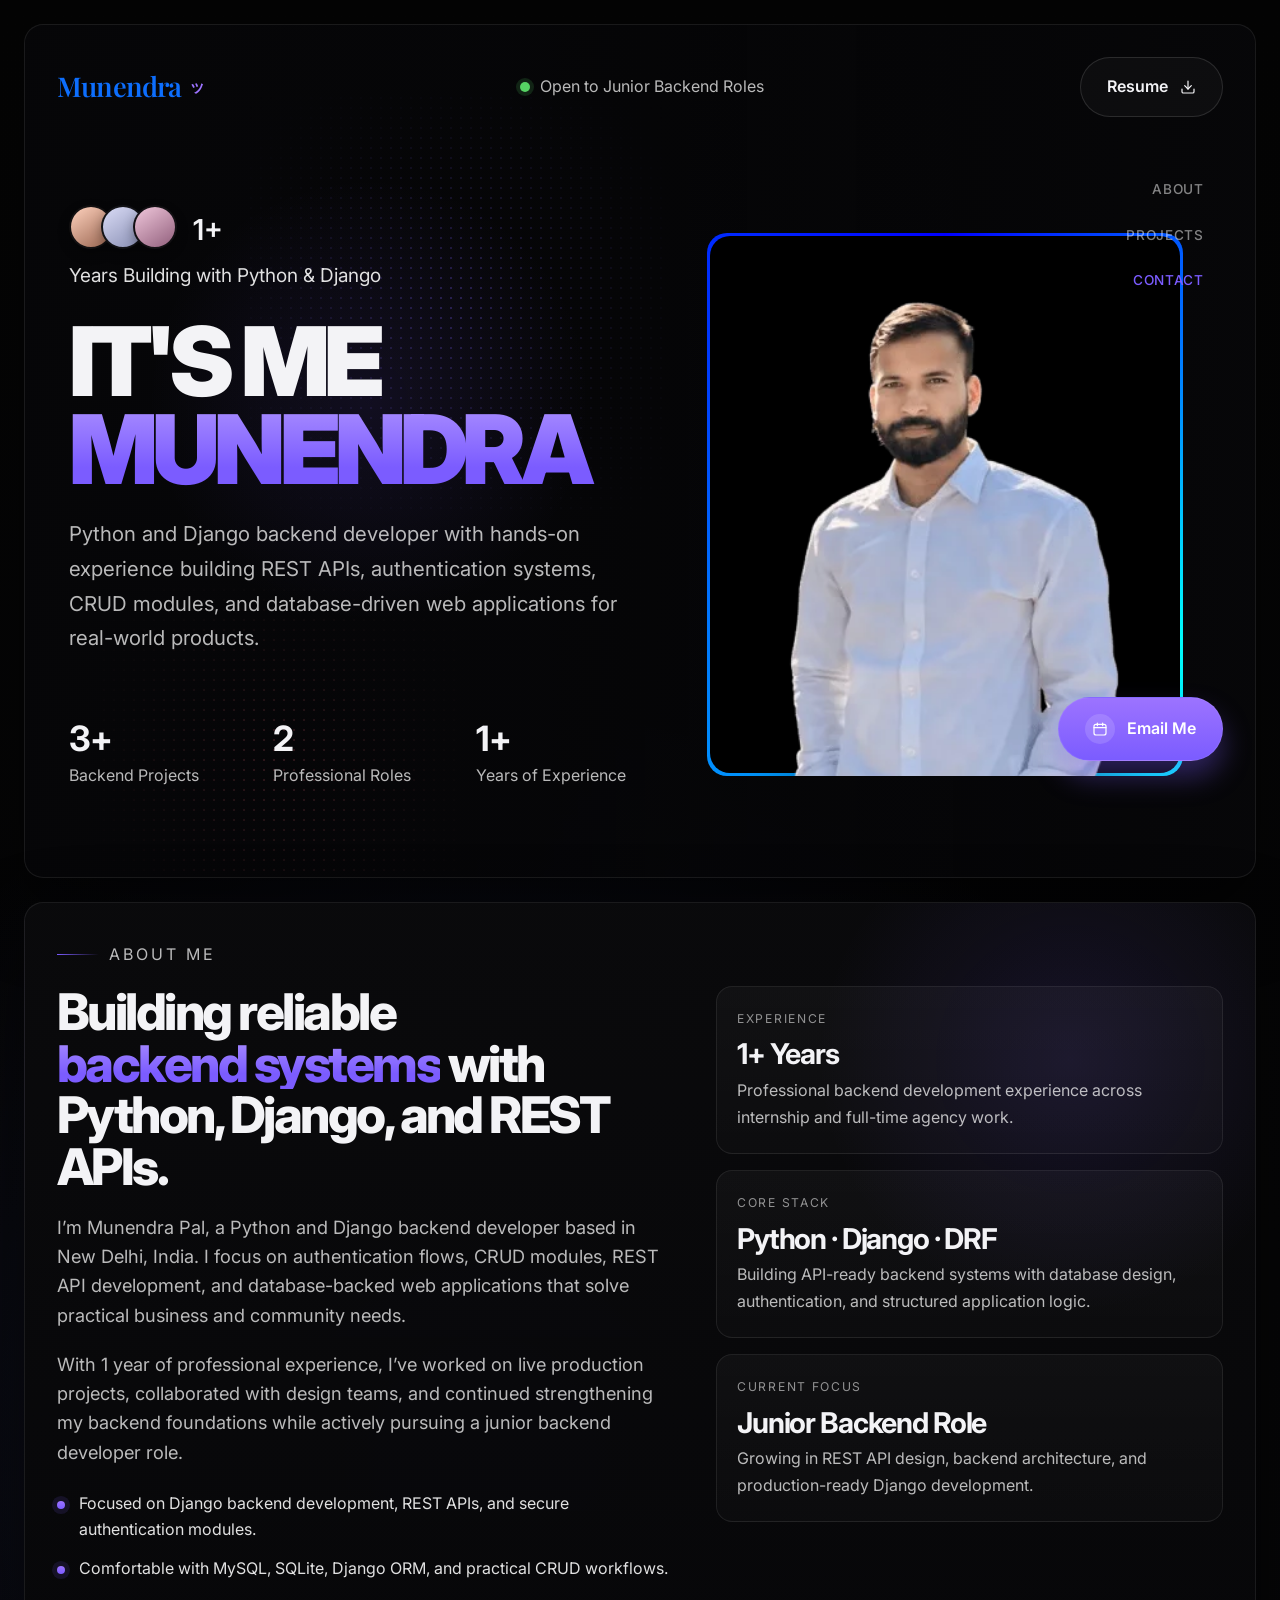
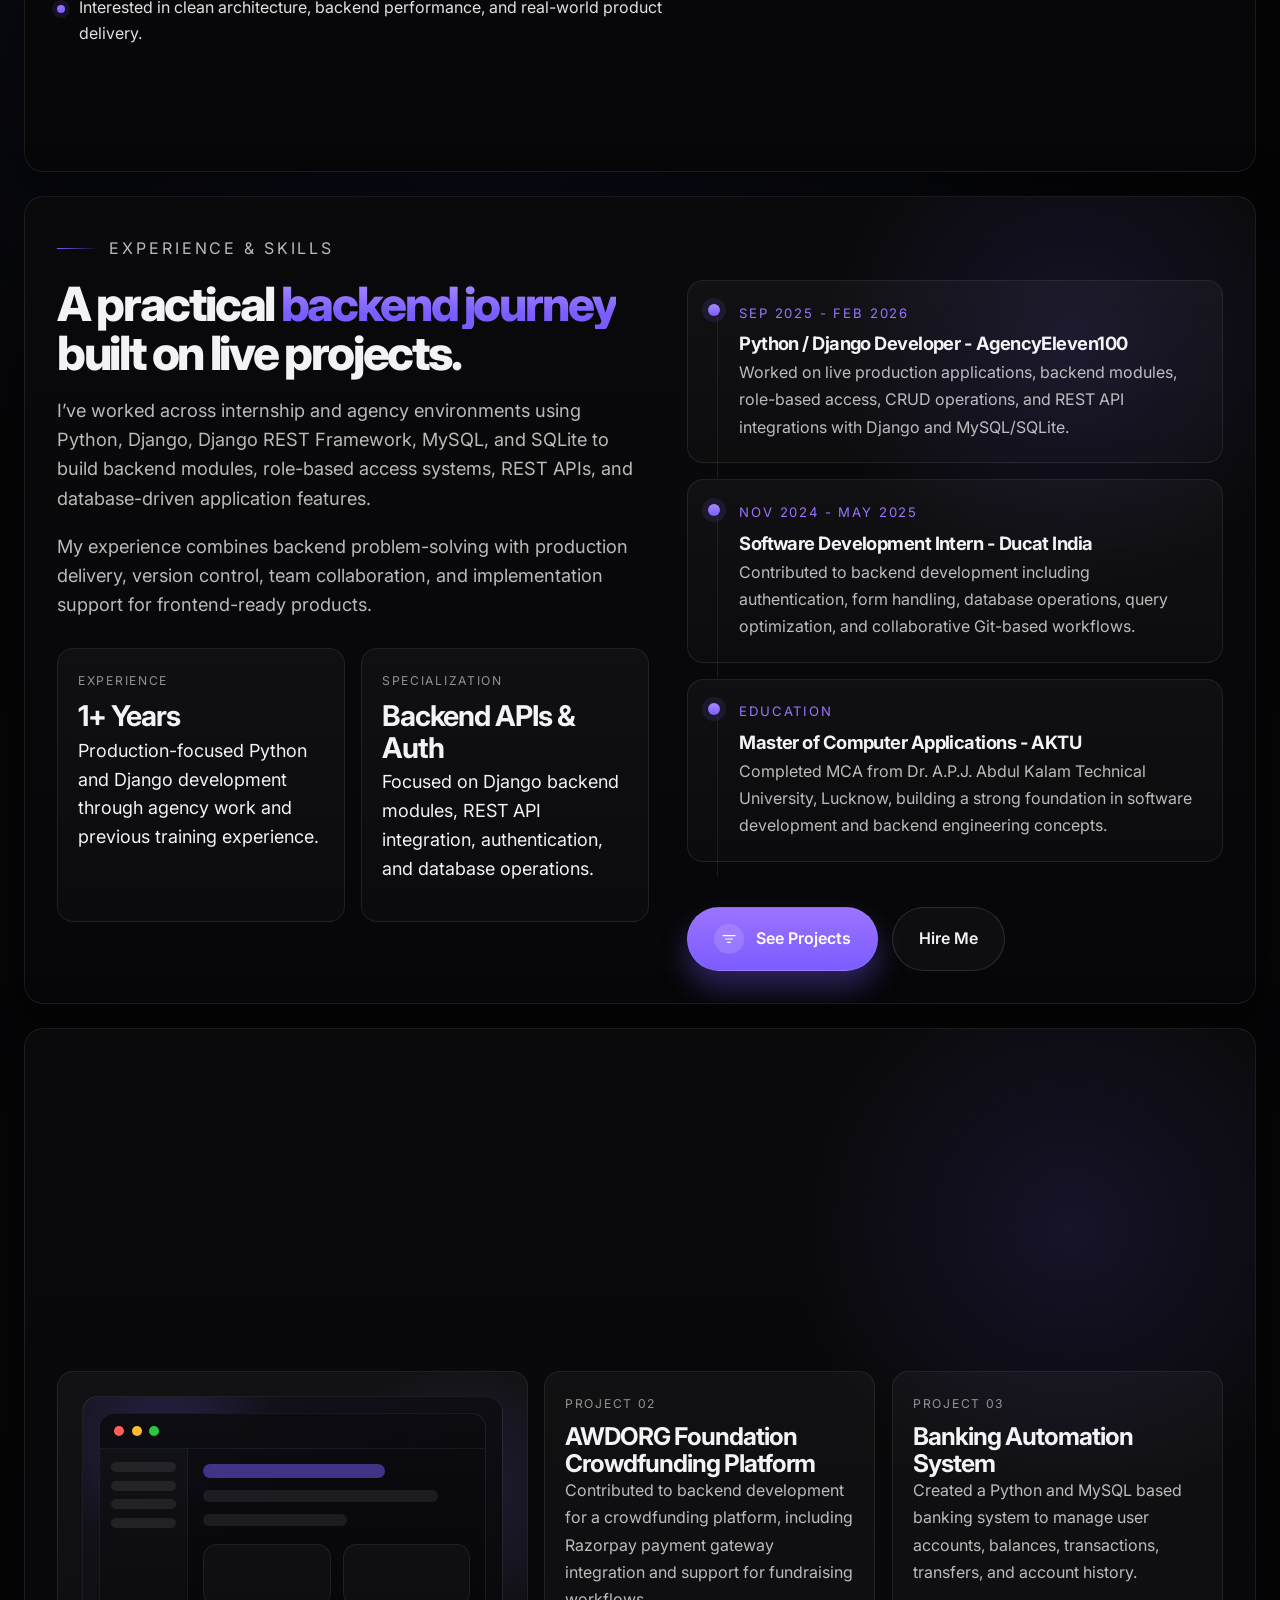
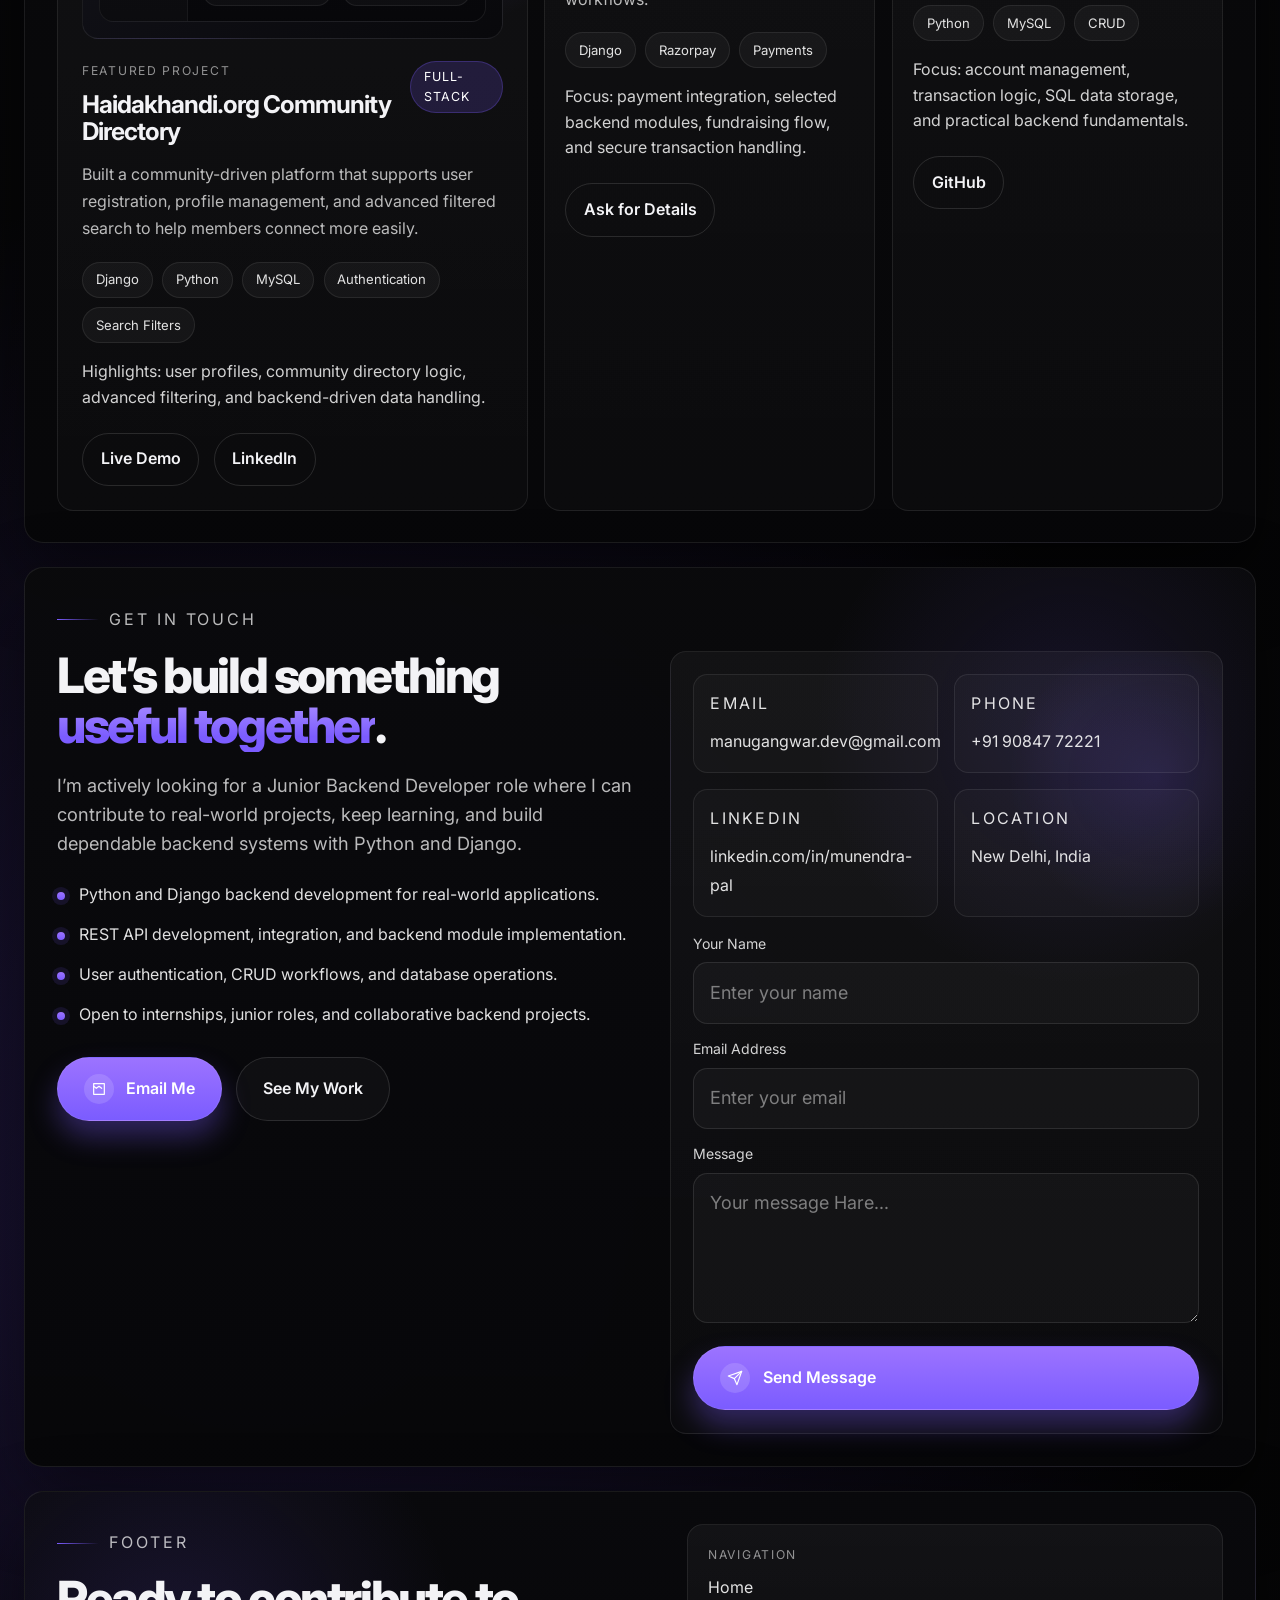
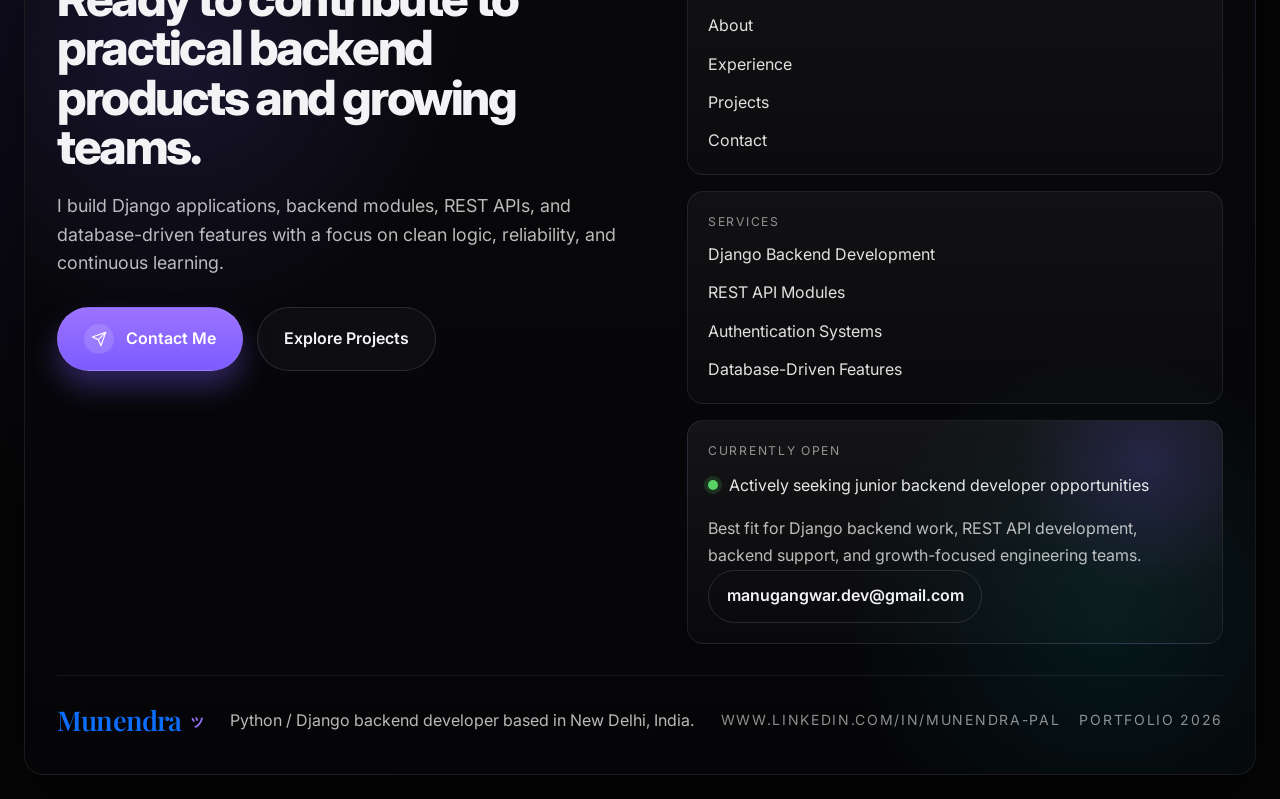
==== commit 68770a45: "resume button and animation update" ====
--- a/index.html
+++ b/index.html
@@ -9,11 +9,11 @@
         content="Portfolio of Munendra Pal, a Python and Django backend developer building REST APIs, authentication systems, and database-driven applications." />
     <link rel="preconnect" href="https://fonts.googleapis.com">
     <link rel="preconnect" href="https://fonts.gstatic.com" crossorigin>
-    <link rel="stylesheet" href="style.css">
     <link
         href="https://fonts.googleapis.com/css2?family=Inter:wght@400;500;600;700;800;900&family=Playfair+Display:wght@500;600;700&display=swap"
         rel="stylesheet">
     <link href="https://cdn.jsdelivr.net/npm/bootstrap@5.3.3/dist/css/bootstrap.min.css" rel="stylesheet">
+    <link rel="stylesheet" href="style.css">
 </head>
 
 <body>
@@ -24,49 +24,67 @@
                     <a href="#home" class="brand" aria-label="name">Munendra <span class="smiley">ッ</span></a>
                     <div class="availability" aria-label="Job availability status"><span class="dot"
                             aria-hidden="true"></span><span>Open to Junior Backend Roles</span></div>
-                    <div class="menu-wrap"><span class="label">Menu</span><button class="menu-btn" type="button"
-                            aria-label="Toggle navigation menu" aria-expanded="false" aria-controls="site-nav"><span></span></button></div>
-                    <nav class="right-nav" id="site-nav" aria-label="Primary"><a href="#about">About</a><a
-                            href="#projects">Projects</a><a href="#contact">Contact</a></nav>
+                    <div class="nav-actions">
+                        <a href="resume.pdf" class="outline-btn resume-btn" download aria-label="Download Resume">
+                            <span>Resume</span>
+                            <svg viewBox="0 0 24 24" fill="none" stroke="currentColor" stroke-width="1.8" stroke-linecap="round" stroke-linejoin="round" style="width: 16px; height: 16px;">
+                                <path d="M21 15v4a2 2 0 0 1-2 2H5a2 2 0 0 1-2-2v-4"></path>
+                                <polyline points="7 10 12 15 17 10"></polyline>
+                                <line x1="12" y1="15" x2="12" y2="3"></line>
+                            </svg>
+                        </a>
+                        <div class="menu-wrap"><span class="label">Menu</span><button class="menu-btn" type="button"
+                                aria-label="Toggle navigation menu" aria-expanded="false"
+                                aria-controls="site-nav"><span></span></button></div>
+                    </div>
+                    <nav class="right-nav" id="site-nav" aria-label="Primary">
+                        <a href="#about">About</a>
+                        <a href="#projects">Projects</a>
+                        <a href="#contact">Contact</a>
+                    </nav>
                 </header>
 
                 <section class="hero-grid">
                     <div class="content-col">
-                        <div class="social-proof">
+                        <div class="social-proof reveal-fade">
                             <div class="d-flex align-items-center gap-3">
                                 <div class="avatar-stack" aria-hidden="true"><span></span><span></span><span></span>
                                 </div>
-                            <div class="clients-count">1+</div>
+                                <div class="clients-count">1+</div>
                             </div>
                             <div class="clients-label">Years Building with Python & Django</div>
                         </div>
 
-                        <h1 class="hero-title"><span class="line-break">MUNENDRA</span><span
-                                class="line-break accent">PAL</span></h1>
-                        <p class="hero-copy">Python and Django backend developer with hands-on experience building REST
+                        <h1 class="hero-title text-reveal stagger-1"><span class="line-break">it's Me</span><span
+                                class="line-break accent">Munendra</span></h1>
+
+                        <p class="hero-copy reveal-up stagger-2">Python and Django backend developer with hands-on
+                            experience building REST
                             APIs, authentication systems, CRUD modules, and database-driven web applications for
                             real-world products.</p>
 
-                        <div class="stats-row">
-                            <div class="stat-item"><span class="stat-number">3+</span><span
-                                    class="stat-label">Backend Projects</span></div>
-                            <div class="stat-item"><span class="stat-number">2</span><span class="stat-label">Professional
+                        <div class="stats-row reveal-up stagger-3">
+                            <div class="stat-item"><span class="stat-number">3+</span><span class="stat-label">Backend
+                                    Projects</span></div>
+                            <div class="stat-item"><span class="stat-number">2</span><span
+                                    class="stat-label">Professional
                                     Roles</span></div>
                             <div class="stat-item"><span class="stat-number">1+</span><span class="stat-label">Years of
                                     Experience</span></div>
                         </div>
                     </div>
                     <div class="visual-col">
-                        <div class="portrait-wrap">
+                        <div class="portrait-wrap reveal-up stagger-4">
                             <div class="portrait-glow" aria-hidden="true"></div>
                             <div class="portrait" aria-hidden="true">
-                                <img src="Mnau.jpeg" alt="Munendra Portrait" class="portrait-img">
-                            </div>
-                        </div>
-
-                        <a class="cta-btn" href="mailto:manugangwar.dev@gmail.com"><span class="cta-icon" aria-hidden="true"><svg
-                                    viewBox="0 0 24 24" fill="none" stroke="currentColor" stroke-width="1.8"
-                                    stroke-linecap="round" stroke-linejoin="round">
+                                <img src="Mnau.webp" alt="Munendra Portrait" class="portrait-img">
+                            </div>
+                        </div>
+
+                        <a class="cta-btn reveal-up stagger-5" href="mailto:manugangwar.dev@gmail.com"><span
+                                class="cta-icon" aria-hidden="true"><svg viewBox="0 0 24 24" fill="none"
+                                    stroke="currentColor" stroke-width="1.8" stroke-linecap="round"
+                                    stroke-linejoin="round">
                                     <rect x="3" y="5" width="18" height="16" rx="3"></rect>
                                     <path d="M16 3v4M8 3v4M3 10h18"></path>
                                 </svg></span><span>Email Me</span></a>
@@ -77,23 +95,28 @@
 
         <section class="section-shell" id="about">
             <div class="about-section container-fluid">
-                <div class="section-tag">About Me</div>
+                <div class="section-tag reveal-fade">About Me</div>
                 <div class="about-grid">
                     <div>
-                        <h2 class="about-title">Building reliable <span class="accent">backend systems</span> with
+                        <h2 class="about-title text-reveal">Building reliable <span class="accent">backend
+                                systems</span> with
                             Python, Django, and REST APIs.</h2>
-                        <p class="about-copy">I&rsquo;m Munendra Pal, a Python and Django backend developer based in New
+                        <p class="about-copy reveal-up stagger-1">I&rsquo;m Munendra Pal, a Python and Django backend
+                            developer based in New
                             Delhi, India. I focus on authentication flows, CRUD modules, REST API development, and
                             database-backed web applications that solve practical business and community needs.</p>
-                        <p class="about-copy">With 1 year of professional experience, I&rsquo;ve worked on live
+                        <p class="about-copy reveal-up stagger-2">With 1 year of professional experience, I&rsquo;ve
+                            worked on live
                             production projects, collaborated with design teams, and continued strengthening my backend
                             foundations while actively pursuing a junior backend developer role.</p>
-                        <ul class="about-points">
-                            <li>Focused on Django backend development, REST APIs, and secure authentication modules.</li>
+                        <ul class="about-points reveal-up stagger-3">
+                            <li>Focused on Django backend development, REST APIs, and secure authentication modules.
+                            </li>
                             <li>Comfortable with MySQL, SQLite, Django ORM, and practical CRUD workflows.</li>
-                            <li>Interested in clean architecture, backend performance, and real-world product delivery.</li>
+                            <li>Interested in clean architecture, backend performance, and real-world product delivery.
+                            </li>
                         </ul>
-                        <div class="about-actions">
+                        <div class="about-actions reveal-up stagger-4">
                             <a class="cta-btn position-static" href="#contact"><span class="cta-icon"
                                     aria-hidden="true"><svg viewBox="0 0 24 24" fill="none" stroke="currentColor"
                                         stroke-width="1.8" stroke-linecap="round" stroke-linejoin="round">
@@ -104,19 +127,22 @@
                         </div>
                     </div>
 
-                    <div class="about-card-stack">
+                    <div class="about-card-stack reveal-up stagger-5">
                         <div class="about-card"><span class="mini-label">Experience</span><span class="big-value">1+
                                 Years</span>
-                            <p>Professional backend development experience across internship and full-time agency work.</p>
+                            <p>Professional backend development experience across internship and full-time agency work.
+                            </p>
                         </div>
                         <div class="about-card"><span class="mini-label">Core Stack</span><span class="big-value">Python
                                 · Django · DRF</span>
                             <p>Building API-ready backend systems with database design, authentication, and structured
                                 application logic.</p>
                         </div>
-                        <div class="about-card"><span class="mini-label">Current Focus</span><span class="big-value">Junior
+                        <div class="about-card"><span class="mini-label">Current Focus</span><span
+                                class="big-value">Junior
                                 Backend Role</span>
-                            <p>Growing in REST API design, backend architecture, and production-ready Django development.</p>
+                            <p>Growing in REST API design, backend architecture, and production-ready Django
+                                development.</p>
                         </div>
                     </div>
                 </div>
@@ -125,19 +151,22 @@
 
         <section class="section-shell" id="experience">
             <div class="experience-section container-fluid">
-                <div class="section-tag">Experience & Skills</div>
+                <div class="section-tag reveal-fade">Experience & Skills</div>
                 <div class="experience-grid">
                     <div>
-                        <h2 class="experience-title">A practical <span class="accent">backend journey</span> built on
+                        <h2 class="experience-title text-reveal">A practical <span class="accent">backend journey</span>
+                            built on
                             live projects.</h2>
-                        <p class="experience-copy">I&rsquo;ve worked across internship and agency environments using
+                        <p class="experience-copy reveal-up stagger-1">I&rsquo;ve worked across internship and agency
+                            environments using
                             Python, Django, Django REST Framework, MySQL, and SQLite to build backend modules,
                             role-based access systems, REST APIs, and database-driven application features.</p>
-                        <p class="experience-copy">My experience combines backend problem-solving with production
+                        <p class="experience-copy reveal-up stagger-2">My experience combines backend problem-solving
+                            with production
                             delivery, version control, team collaboration, and implementation support for frontend-ready
                             products.</p>
 
-                        <div class="experience-highlights">
+                        <div class="experience-highlights reveal-up stagger-3">
                             <div class="experience-card"><span class="mini-label">Experience</span><span
                                     class="big-value">1+ Years</span>
                                 <p>Production-focused Python and Django development through agency work and previous
@@ -161,7 +190,7 @@
                         </div>
                     </div>
 
-                    <div class="timeline-wrap">
+                    <div class="timeline-wrap reveal-up stagger-4">
                         <article class="timeline-card">
                             <span class="timeline-meta">Sep 2025 - Feb 2026</span>
                             <h3 class="timeline-role">Python / Django Developer - AgencyEleven100</h3>
@@ -202,19 +231,22 @@
             <div class="projects-section container-fluid">
                 <div class="projects-head">
                     <div>
-                        <div class="section-tag">Projects</div>
-                        <h2 class="projects-title">Selected work that reflects my <span class="accent">backend
+                        <div class="section-tag reveal-fade">Projects</div>
+                        <h2 class="projects-title text-reveal">Selected work that reflects my <span
+                                class="accent">backend
                                 development</span>.</h2>
-                        <p class="projects-copy">These projects highlight my experience with Django, REST APIs,
+                        <p class="projects-copy reveal-up stagger-1">These projects highlight my experience with Django,
+                            REST APIs,
                             authentication systems, MySQL/SQLite, payment integration, and practical application logic
                             built for real use cases.</p>
                     </div>
-                    <div class="projects-actions"><a class="outline-btn" href="#contact">Let&rsquo;s Build Something</a>
+                    <div class="projects-actions reveal-up stagger-2"><a class="outline-btn" href="#contact">Let&rsquo;s
+                            Build Something</a>
                     </div>
                 </div>
 
                 <div class="projects-grid">
-                    <article class="project-feature">
+                    <article class="project-feature reveal-up stagger-1">
                         <div>
                             <div class="project-preview" aria-hidden="true">
                                 <div class="preview-window">
@@ -243,28 +275,31 @@
                             <p>Built a community-driven platform that supports user registration, profile management,
                                 and advanced filtered search to help members connect more easily.</p>
                             <div class="project-tags">
-                                <span>Django</span><span>Python</span><span>MySQL</span><span>Authentication</span><span>Search Filters</span>
+                                <span>Django</span><span>Python</span><span>MySQL</span><span>Authentication</span><span>Search
+                                    Filters</span>
                             </div>
                             <div class="project-meta">Highlights: user profiles, community directory logic, advanced
                                 filtering, and backend-driven data handling.</div>
                         </div>
                         <div class="project-links"><a class="ghost-link" href="https://haidakhandi.org/" target="_blank"
-                                rel="noreferrer">Live Demo</a><a class="ghost-link" href="https://www.linkedin.com/in/munendra-pal"
-                                target="_blank" rel="noreferrer">LinkedIn</a></div>
+                                rel="noreferrer">Live Demo</a><a class="ghost-link"
+                                href="https://www.linkedin.com/in/munendra-pal" target="_blank"
+                                rel="noreferrer">LinkedIn</a></div>
                     </article>
 
-                    <article class="project-card">
+                    <article class="project-card reveal-up stagger-2">
                         <span class="mini-label">Project 02</span>
                         <h3 class="project-title">AWDORG Foundation Crowdfunding Platform</h3>
                         <p>Contributed to backend development for a crowdfunding platform, including Razorpay payment
                             gateway integration and support for fundraising workflows.</p>
                         <div class="project-tags"><span>Django</span><span>Razorpay</span><span>Payments</span></div>
-                        <div class="project-meta">Focus: payment integration, selected backend modules, fundraising flow,
+                        <div class="project-meta">Focus: payment integration, selected backend modules, fundraising
+                            flow,
                             and secure transaction handling.</div>
                         <div class="project-links"><a class="ghost-link" href="#contact">Ask for Details</a></div>
                     </article>
 
-                    <article class="project-card">
+                    <article class="project-card reveal-up stagger-3">
                         <span class="mini-label">Project 03</span>
                         <h3 class="project-title">Banking Automation System</h3>
                         <p>Created a Python and MySQL based banking system to manage user accounts, balances,
@@ -281,24 +316,26 @@
 
         <section class="section-shell" id="contact">
             <div class="contact-section container-fluid">
-                <div class="section-tag">Get In Touch</div>
+                <div class="section-tag reveal-fade">Get In Touch</div>
                 <div class="contact-grid">
                     <div>
-                        <h2 class="contact-title">Let&rsquo;s build something <span class="accent">useful
+                        <h2 class="contact-title text-reveal">Let&rsquo;s build something <span class="accent">useful
                                 together</span>.</h2>
-                        <p class="contact-copy">I&rsquo;m actively looking for a Junior Backend Developer role where I
+                        <p class="contact-copy reveal-up stagger-1">I&rsquo;m actively looking for a Junior Backend
+                            Developer role where I
                             can contribute to real-world projects, keep learning, and build dependable backend systems
                             with Python and Django.</p>
-                        <ul class="contact-points">
+                        <ul class="contact-points reveal-up stagger-2">
                             <li>Python and Django backend development for real-world applications.</li>
                             <li>REST API development, integration, and backend module implementation.</li>
                             <li>User authentication, CRUD workflows, and database operations.</li>
                             <li>Open to internships, junior roles, and collaborative backend projects.</li>
                         </ul>
-                        <div class="projects-actions">
-                            <a class="cta-btn position-static" href="mailto:manugangwar.dev@gmail.com"><span class="cta-icon"
-                                    aria-hidden="true"><svg viewBox="0 0 24 24" fill="none" stroke="currentColor"
-                                        stroke-width="1.8" stroke-linecap="round" stroke-linejoin="round">
+                        <div class="projects-actions reveal-up stagger-3">
+                            <a class="cta-btn position-static" href="mailto:manugangwar.dev@gmail.com"><span
+                                    class="cta-icon" aria-hidden="true"><svg viewBox="0 0 24 24" fill="none"
+                                        stroke="currentColor" stroke-width="1.8" stroke-linecap="round"
+                                        stroke-linejoin="round">
                                         <path d="M4 4h16v16H4z"></path>
                                         <path d="m4 8 4 3 4-3 4 3"></path>
                                     </svg></span><span>Email Me</span></a>
@@ -306,7 +343,7 @@
                         </div>
                     </div>
 
-                    <div class="contact-card">
+                    <div class="contact-card reveal-up stagger-4">
                         <div class="contact-info-grid">
                             <div class="contact-info-item"><span class="mini-label">Email</span><a
                                     href="mailto:manugangwar.dev@gmail.com">manugangwar.dev@gmail.com</a></div>
@@ -329,8 +366,8 @@
                                 <input id="email" type="email" placeholder="Enter your email">
                             </div>
                             <div>
-                                <label for="message">Project Message</label>
-                                <textarea id="message" placeholder="Tell me about your project or idea"></textarea>
+                                <label for="message">Message</label>
+                                <textarea id="message" placeholder="Your message Hare..."></textarea>
                             </div>
                             <button class="cta-btn position-static" type="submit"><span class="cta-icon"
                                     aria-hidden="true"><svg viewBox="0 0 24 24" fill="none" stroke="currentColor"
@@ -348,14 +385,19 @@
             <div class="footer-section container-fluid">
                 <div class="footer-top">
                     <div class="footer-intro">
-                        <div class="section-tag">Footer</div>
-                        <h2 class="footer-title">Ready to contribute to practical backend products and growing teams.</h2>
-                        <p class="footer-copy">I build Django applications, backend modules, REST APIs, and
-                            database-driven features with a focus on clean logic, reliability, and continuous learning.</p>
-                        <div class="footer-actions">
-                            <a class="cta-btn position-static" href="mailto:manugangwar.dev@gmail.com"><span class="cta-icon"
-                                    aria-hidden="true"><svg viewBox="0 0 24 24" fill="none" stroke="currentColor"
-                                        stroke-width="1.8" stroke-linecap="round" stroke-linejoin="round">
+                        <div class="section-tag reveal-fade">Footer</div>
+                        <h2 class="footer-title text-reveal">Ready to contribute to practical backend products and
+                            growing teams.
+                        </h2>
+                        <p class="footer-copy reveal-up stagger-1">I build Django applications, backend modules, REST
+                            APIs, and
+                            database-driven features with a focus on clean logic, reliability, and continuous learning.
+                        </p>
+                        <div class="footer-actions reveal-up stagger-2">
+                            <a class="cta-btn position-static" href="mailto:manugangwar.dev@gmail.com"><span
+                                    class="cta-icon" aria-hidden="true"><svg viewBox="0 0 24 24" fill="none"
+                                        stroke="currentColor" stroke-width="1.8" stroke-linecap="round"
+                                        stroke-linejoin="round">
                                         <path d="M22 2 11 13"></path>
                                         <path d="M22 2 15 22 11 13 2 9 22 2z"></path>
                                     </svg></span><span>Contact Me</span></a>
@@ -363,7 +405,7 @@
                         </div>
                     </div>
 
-                    <div class="footer-grid">
+                    <div class="footer-grid reveal-up stagger-3">
                         <div class="footer-card">
                             <span class="mini-label">Navigation</span>
                             <div class="footer-links">
@@ -391,7 +433,8 @@
                                 <span class="status-dot" aria-hidden="true"></span>
                                 <span>Actively seeking junior backend developer opportunities</span>
                             </div>
-                            <p>Best fit for Django backend work, REST API development, backend support, and growth-focused engineering teams.</p>
+                            <p>Best fit for Django backend work, REST API development, backend support, and
+                                growth-focused engineering teams.</p>
                             <a class="ghost-link" href="mailto:manugangwar.dev@gmail.com">manugangwar.dev@gmail.com</a>
                         </div>
                     </div>
@@ -413,4 +456,4 @@
     <script src="https://cdn.jsdelivr.net/npm/bootstrap@5.3.3/dist/js/bootstrap.bundle.min.js"></script>
 </body>
 
-</html>
+</html>
--- a/style.css
+++ b/style.css
@@ -1,5 +1,5 @@
-/* Design Tokens */
-:root {
+/* Design Tokens */
+:root {
   --text-xs: clamp(0.75rem, 0.7rem + 0.25vw, 0.875rem);
   --text-sm: clamp(0.875rem, 0.8rem + 0.35vw, 1rem);
   --text-base: clamp(1rem, 0.95rem + 0.25vw, 1.125rem);
@@ -39,12 +39,12 @@
   --font-body: 'Inter', sans-serif;
   --font-display: 'Inter', sans-serif;
   --transition: 180ms cubic-bezier(0.16, 1, 0.3, 1);
-}
-
-/* Base */
-*,
-*::before,
-*::after {
+}
+
+/* Base */
+*,
+*::before,
+*::after {
   box-sizing: border-box;
 }
 
@@ -67,7 +67,6 @@
 }
 
 a {
-  color: inherit;
   text-decoration: none;
 }
 
@@ -76,22 +75,22 @@
   max-width: 100%;
 }
 
-.page-shell {
-  min-height: 100vh;
-  position: relative;
-  isolation: isolate;
-  padding: var(--space-6);
-}
-
-main[id],
-section[id],
-footer[id] {
-  scroll-margin-top: 1.5rem;
-}
-
-/* Shared Shells */
-.hero-card,
-.section-shell {
+.page-shell {
+  min-height: 100vh;
+  position: relative;
+  isolation: isolate;
+  padding: var(--space-6);
+}
+
+main[id],
+section[id],
+footer[id] {
+  scroll-margin-top: 1.5rem;
+}
+
+/* Shared Shells */
+.hero-card,
+.section-shell {
   position: relative;
   border: 1px solid rgba(255, 255, 255, 0.08);
   border-radius: 1.2rem;
@@ -140,40 +139,41 @@
   position: relative;
   z-index: 1;
   min-height: calc(100vh - 3rem);
-  padding: clamp(1.4rem, 2vw, 2rem) clamp(1.3rem, 2.4vw, 2.5rem);
+  /* padding-top: 1rem; */
+  padding: clamp(2rem, 1vw, 2rem);
   display: flex;
   flex-direction: column;
 }
 
-.topbar {
-  position: relative;
-  display: flex;
-  align-items: center;
-  justify-content: space-between;
-  gap: var(--space-4);
-  margin-bottom: var(--space-8);
-}
-
-/* Header */
-.brand {
-  display: inline-flex;
-  align-items: center;
-  gap: 0.45rem;
+.topbar {
+  position: relative;
+  display: flex;
+  align-items: center;
+  justify-content: space-between;
+  gap: var(--space-4);
+  margin-bottom: var(--space-8);
+}
+
+/* Header */
+.brand {
+  display: inline-flex;
+  align-items: center;
+  gap: 0.45rem;
   font-family: 'Playfair Display', serif;
   font-size: 1.7rem;
   font-weight: 600;
   letter-spacing: -0.03em;
-  text-decoration: none;
-}
-
-.smiley {
-  font-size: 1rem;
-  line-height: 1;
-  color: var(--color-primary-2);
-  transform: translateY(-1px);
-}
-
-.availability {
+  text-decoration: none;
+}
+
+.smiley {
+  font-size: 1rem;
+  line-height: 1;
+  color: var(--color-primary-2);
+  transform: translateY(-1px);
+}
+
+.availability {
   display: inline-flex;
   align-items: center;
   gap: 0.65rem;
@@ -191,13 +191,36 @@
   box-shadow: 0 0 0 4px rgba(86, 211, 100, 0.15);
 }
 
-.menu-wrap {
-  display: none;
-  align-items: center;
-  gap: 0.9rem;
-  font-size: var(--text-sm);
-  color: rgba(255, 255, 255, 0.88);
-}
+.nav-actions {
+  display: flex;
+  align-items: center;
+  gap: 1rem;
+}
+
+.resume-btn {
+  padding: 0.5rem 1.2rem;
+  min-height: 42px;
+  gap: 0.6rem;
+}
+
+@media (max-width: 480px) {
+  .resume-btn span {
+    display: none;
+  }
+
+  .resume-btn {
+    padding: 0.5rem 0.8rem;
+    min-height: 38px;
+  }
+}
+
+.menu-wrap {
+  display: none;
+  align-items: center;
+  gap: 0.9rem;
+  font-size: var(--text-sm);
+  color: rgba(255, 255, 255, 0.88);
+}
 
 .menu-btn {
   width: 46px;
@@ -210,60 +233,60 @@
   align-items: center;
   justify-content: center;
   box-shadow: 0 10px 20px rgba(255, 255, 255, 0.08);
-  transition: transform var(--transition), box-shadow var(--transition);
-}
-
-.menu-btn[aria-expanded="true"] {
-  transform: translateY(-1px);
-  box-shadow: 0 12px 24px rgba(255, 255, 255, 0.12);
-}
-
-.menu-btn span,
-.menu-btn span::before,
-.menu-btn span::after {
+  transition: transform var(--transition), box-shadow var(--transition);
+}
+
+.menu-btn[aria-expanded="true"] {
+  transform: translateY(-1px);
+  box-shadow: 0 12px 24px rgba(255, 255, 255, 0.12);
+}
+
+.menu-btn span,
+.menu-btn span::before,
+.menu-btn span::after {
   display: block;
   width: 15px;
   height: 2px;
   background: #111;
   border-radius: 999px;
   position: relative;
-  content: "";
-}
-
-.menu-btn span {
-  transition: background var(--transition);
-}
-
-.menu-btn span::before {
-  top: -5px;
-  position: absolute;
-  transition: top var(--transition), transform var(--transition);
-}
-
-.menu-btn span::after {
-  top: 5px;
-  position: absolute;
-  transition: top var(--transition), transform var(--transition);
-}
-
-.menu-btn[aria-expanded="true"] span {
-  background: transparent;
-}
-
-.menu-btn[aria-expanded="true"] span::before {
-  top: 0;
-  transform: rotate(45deg);
-}
-
-.menu-btn[aria-expanded="true"] span::after {
-  top: 0;
-  transform: rotate(-45deg);
-}
-
-/* Hero */
-.hero-grid {
-  flex: 1;
-  display: grid;
+  content: "";
+}
+
+.menu-btn span {
+  transition: background var(--transition);
+}
+
+.menu-btn span::before {
+  top: -5px;
+  position: absolute;
+  transition: top var(--transition), transform var(--transition);
+}
+
+.menu-btn span::after {
+  top: 5px;
+  position: absolute;
+  transition: top var(--transition), transform var(--transition);
+}
+
+.menu-btn[aria-expanded="true"] span {
+  background: transparent;
+}
+
+.menu-btn[aria-expanded="true"] span::before {
+  top: 0;
+  transform: rotate(45deg);
+}
+
+.menu-btn[aria-expanded="true"] span::after {
+  top: 0;
+  transform: rotate(-45deg);
+}
+
+/* Hero */
+.hero-grid {
+  flex: 1;
+  display: grid;
   align-items: center;
   grid-template-columns: minmax(0, 1.05fr) minmax(320px, 0.95fr);
   gap: clamp(1rem, 2vw, 2rem);
@@ -368,100 +391,175 @@
   letter-spacing: -0.04em;
 }
 
-.stat-label {
-  display: block;
-  color: var(--color-text-muted);
-  font-size: var(--text-sm);
-}
-
-.visual-col {
-  position: relative;
-  min-height: 100%;
-  display: flex;
-  align-items: end;
-  justify-content: center;
-  padding-right: clamp(0rem, 1vw, 1rem);
-}
-
-.right-nav {
-  position: absolute;
-  top: 5.6rem;
-  right: 1.7rem;
+.stat-label {
+  display: block;
+  color: var(--color-text-muted);
+  font-size: var(--text-sm);
+}
+
+.visual-col {
+  position: relative;
+  display: flex;
+  align-items: end;
+  justify-content: flex-start;
+  /* Aligned to the left closer to text */
+  padding-right: clamp(0rem, 1vw, 1rem);
+  /* transform: translateX(-4%); */
+  /* Shift slightly more towards text */
+}
+
+.right-nav {
+  position: absolute;
+  top: 300%;
+  transform: translateY(-50%);
+  right: 0rem;
   display: flex;
   flex-direction: column;
-  gap: 1rem;
-  text-align: left;
-  z-index: 3;
+  gap: 1.5rem;
+  z-index: 10;
+  padding: 1.5rem 1.2rem;
+  /* background: rgba(255, 255, 255, 0.02); */
+  /* backdrop-filter: blur(12px); */
+  /* -webkit-backdrop-filter: blur(12px); */
+  /* border: 1px solid rgba(255, 255, 255, 0.05); */
+  /* border-radius: 2rem; */
+  /* box-shadow: 0 10px 30px rgba(0, 0, 0, 0.2); */
 }
 
 .right-nav a {
-  color: rgba(255, 255, 255, 0.82);
-  font-size: var(--text-sm);
-  transition: transform var(--transition), color var(--transition);
-}
-
-.right-nav a.active {
-  color: #fff;
-}
-
-.portrait-wrap {
-  position: relative;
-  width: min(100%, 570px);
-  min-height: 100px;
-  display: flex;
-  align-items: end;
-  justify-content: center;
-}
-
-.portrait-wrap::before {
-  content: "";
-  position: absolute;
-  inset: -3px;
-  border-radius: 20px;
-  background: conic-gradient(
-    from 0deg,
-    transparent 0%,
-    #00f0ff 10%,
-    #007bff 20%,
-    transparent 30%
-  );
-  animation: rotateBorder 3s linear infinite;
-  z-index: 0;
-}
-
-.portrait-wrap::after {
-  content: "";
-  position: absolute;
-  inset: 0;
-  background: #000;
-  border-radius: 18px;
-  z-index: 1;
-}
-
-.portrait {
-  position: relative;
-  border-radius: 16px;
+  position: relative;
+  color: rgba(255, 255, 255, 0.5);
+  font-size: 0.85rem;
+  font-weight: 500;
+  letter-spacing: 0.05em;
+  text-transform: uppercase;
+  display: flex;
+  align-items: center;
+  gap: 0.8rem;
+  justify-content: flex-end;
+  transition: all var(--transition);
+}
+
+/* .right-nav a::after {
+  content: '';
+  width: 6px;
+  height: 6px;
+  border-radius: 50%;
+  background: rgba(255, 255, 255, 0.2);
+  transition: all var(--transition);
+} */
+
+.right-nav a:hover {
+  color: rgba(255, 255, 255, 0.9);
+  transform: translateX(-4px);
+}
+
+.right-nav a:hover::after {
+  background: rgba(255, 255, 255, 0.6);
+  transform: scale(1.5);
+}
+
+.right-nav a.active {
+  color: var(--color-primary);
+}
+
+.right-nav a.active::after {
+  background: var(--color-primary);
+  box-shadow: 0 0 10px var(--color-primary);
+  transform: scale(1.5);
+}
+
+.portrait-wrap {
+  position: relative;
+  width: min(100%, 680px);
+  /* Increased size */
+  min-height: 100px;
+  display: flex;
+  align-items: end;
+  justify-content: center;
+  margin-bottom: -1rem;
+  /* Adjust baseline a bit to touch bottom nicely */
+}
+
+@media (max-width: 480px) {
+  .portrait-wrap {
+    width: 100%;
+    height: auto;
+    margin-top: 20px;
+    margin-bottom: 0;
+  }
+}
+
+.portrait {
+  position: relative;
+  z-index: 2;
+  width: 90%;
+  display: flex;
+  justify-content: center;
+  align-items: flex-end;
+  border-radius: 20px;
   overflow: hidden;
-  z-index: 2;
-}
-
-.portrait-img {
-  display: block;
-  width: 100%;
-  height: auto;
-  border-radius: 16px;
-}
-
-@keyframes rotateBorder {
-  100% {
-    transform: rotate(-360deg);
-  }
-}
-
-/* Buttons */
-.cta-btn,
-.outline-btn,
-.ghost-link {
+}
+
+/* Animated Border */
+.portrait::before {
+  content: "";
+  position: absolute;
+  inset: -3px;
+  /* border thickness */
+  border-radius: 25px;
+  background: conic-gradient(from 0deg,
+      #00f,
+      #00ffff,
+      #007bff,
+      #00f);
+  animation: rotateBorder 4s linear infinite;
+  z-index: 0;
+}
+
+/* Inner background to cover extra */
+.portrait::after {
+  content: "";
+  position: absolute;
+  inset: 3px;
+  background: #000;
+  /* match your background */
+  border-radius: 20px;
+  z-index: 1;
+}
+
+.portrait-img {
+  position: relative;
+  display: block;
+  width: 100%;
+  border-radius: 20px;
+  z-index: 2;
+  /* Scale up beyond container */
+  max-width: none;
+  height: auto;
+  transform: translateY(8px);
+  /* Perfect positioning adjustment */
+  transform-origin: bottom center;
+  filter: drop-shadow(0 20px 40px rgba(0, 0, 0, 0.4));
+  /* Add depth since background is removed */
+}
+
+/* Animation */
+@keyframes rotateBorder {
+  0% {
+    transform: rotate(360deg);
+    /* anticlockwise */
+  }
+
+  100% {
+    transform: rotate(0deg);
+  }
+}
+
+/* Buttons */
+.cta-btn,
+.outline-btn,
+.ghost-link {
   display: inline-flex;
   align-items: center;
   gap: 0.8rem;
@@ -475,8 +573,8 @@
 
 .cta-btn {
   position: absolute;
-  right: 3.4rem;
-  bottom: 6rem;
+  right: 0rem;
+  /* bottom: 6rem; */
   color: #fff;
   background: linear-gradient(180deg, var(--color-primary-2) 0%, var(--color-primary) 100%);
   box-shadow: var(--shadow-btn);
@@ -508,18 +606,18 @@
   background: rgba(255, 255, 255, 0.03);
 }
 
-.section-shell {
-  margin-top: var(--space-6);
-  background: radial-gradient(circle at 85% 18%, rgba(123, 92, 255, 0.12), transparent 20%), linear-gradient(180deg, rgba(10, 10, 12, 0.96) 0%, rgba(7, 7, 9, 0.98) 100%);
-}
-
-/* Sections */
-.about-section,
-.experience-section,
-.projects-section,
+.section-shell {
+  margin-top: var(--space-6);
+  background: radial-gradient(circle at 85% 18%, rgba(123, 92, 255, 0.12), transparent 20%), linear-gradient(180deg, rgba(10, 10, 12, 0.96) 0%, rgba(7, 7, 9, 0.98) 100%);
+}
+
+/* Sections */
+.about-section,
+.experience-section,
+.projects-section,
 .contact-section {
   position: relative;
-  padding: clamp(2rem, 4vw, 4rem);
+  padding: clamp(2rem, 1vw, 2rem);
 }
 
 .section-tag {
@@ -642,6 +740,7 @@
   line-height: 1.7;
 }
 
+.hero-actions,
 .about-actions,
 .projects-actions,
 .project-links {
@@ -891,7 +990,7 @@
 
 .footer-section {
   position: relative;
-  padding: clamp(2rem, 4vw, 4rem);
+  padding: clamp(2rem, 1vw, 2rem);
 }
 
 .footer-top {
@@ -1003,20 +1102,20 @@
   font-size: var(--text-sm);
 }
 
-.footer-meta {
-  display: flex;
-  flex-wrap: wrap;
+.footer-meta {
+  display: flex;
+  flex-wrap: wrap;
   gap: 0.8rem 1.2rem;
   color: var(--color-text-faint);
   font-size: var(--text-xs);
   text-transform: uppercase;
-  letter-spacing: 0.12em;
-}
-
-/* Projects */
-.projects-grid {
-  grid-template-columns: 1.35fr 0.95fr 0.95fr;
-  align-items: stretch;
+  letter-spacing: 0.12em;
+}
+
+/* Projects */
+.projects-grid {
+  grid-template-columns: 1.35fr 0.95fr 0.95fr;
+  align-items: stretch;
 }
 
 .project-feature {
@@ -1214,14 +1313,14 @@
   transform: translateY(-1px);
 }
 
-.outline-btn:hover,
-.ghost-link:hover {
-  background: rgba(255, 255, 255, 0.06);
-  border-color: rgba(255, 255, 255, 0.18);
-}
-
-/* Responsive */
-@media (max-width: 1199.98px) {
+.outline-btn:hover,
+.ghost-link:hover {
+  background: rgba(255, 255, 255, 0.06);
+  border-color: rgba(255, 255, 255, 0.18);
+}
+
+/* Responsive */
+@media (max-width: 1199.98px) {
 
   .hero-grid,
   .about-grid,
@@ -1235,11 +1334,6 @@
     max-width: 100%;
   }
 
-  .visual-col {
-    min-height: 640px;
-    padding-top: 1rem;
-  }
-
   .right-nav {
     top: 1rem;
     right: 1rem;
@@ -1259,18 +1353,18 @@
   }
 }
 
-@media (max-width: 991.98px) {
-  .page-shell {
-    padding: 0.75rem;
-  }
-
-  .menu-wrap {
-    display: flex;
-  }
-
-  .hero-card,
-  .hero-inner {
-    min-height: auto;
+@media (max-width: 991.98px) {
+  .page-shell {
+    padding: 0.75rem;
+  }
+
+  .menu-wrap {
+    display: flex;
+  }
+
+  .hero-card,
+  .hero-inner {
+    min-height: auto;
   }
 
   .topbar {
@@ -1279,44 +1373,54 @@
     row-gap: 0.75rem;
   }
 
-  .availability {
-    order: 3;
-    width: 100%;
+  .availability {
+    order: 3;
+    width: 100%;
     margin: 0;
     justify-content: center;
   }
 
-  .right-nav {
-    position: absolute;
-    top: calc(100% + 0.75rem);
-    left: 0;
-    right: 0;
-    margin-bottom: 0;
-    padding: 1rem;
-    border: 1px solid rgba(255, 255, 255, 0.08);
-    border-radius: 1rem;
-    background: rgba(10, 10, 12, 0.96);
-    box-shadow: 0 24px 50px rgba(0, 0, 0, 0.35);
-    flex-direction: column;
-    gap: 0.85rem;
-    opacity: 0;
-    pointer-events: none;
-    transform: translateY(-8px);
-    transition: opacity var(--transition), transform var(--transition);
-  }
-
-  .topbar.nav-open .right-nav {
-    opacity: 1;
-    pointer-events: auto;
-    transform: translateY(0);
-  }
-
-  .right-nav a {
-    display: block;
-    padding: 0.35rem 0;
-  }
-
-  .hero-title {
+  .right-nav {
+    position: absolute;
+    top: calc(100% + 0.75rem);
+    left: 0;
+    right: 0;
+    margin-bottom: 0;
+    padding: 1rem;
+    border: 1px solid rgba(255, 255, 255, 0.08);
+    border-radius: 1rem;
+    background: rgba(10, 10, 12, 0.96);
+    box-shadow: 0 24px 50px rgba(0, 0, 0, 0.35);
+    flex-direction: column;
+    gap: 0.85rem;
+    opacity: 0;
+    pointer-events: none;
+    transform: translateY(-8px);
+    transition: opacity var(--transition), transform var(--transition);
+  }
+
+  .topbar.nav-open .right-nav {
+    opacity: 1;
+    pointer-events: auto;
+    transform: translateY(0);
+  }
+
+  .right-nav a {
+    display: block;
+    padding: 0.6rem 0;
+    text-align: center;
+    justify-content: center;
+  }
+
+  .right-nav a::after {
+    display: none;
+  }
+
+  .right-nav a:hover {
+    transform: none;
+  }
+
+  .hero-title {
     font-size: clamp(3.3rem, 10vw, 5.6rem);
   }
 
@@ -1326,6 +1430,7 @@
 
   .visual-col {
     align-items: center;
+    flex-direction: column;
   }
 
   .projects-head {
@@ -1338,16 +1443,16 @@
   }
 }
 
-@media (max-width: 767.98px) {
-
-  .hero-inner,
-  .about-section,
-  .experience-section,
-  .projects-section,
-  .contact-section,
-  .footer-section {
-    padding: 1rem;
-  }
+@media (max-width: 767.98px) {
+
+  .hero-inner,
+  .about-section,
+  .experience-section,
+  .projects-section,
+  .contact-section,
+  .footer-section {
+    padding: 1rem;
+  }
 
   .brand {
     font-size: 1.35rem;
@@ -1357,9 +1462,9 @@
     gap: 0.5rem;
   }
 
-  .social-proof {
-    margin-bottom: 1rem;
-  }
+  .social-proof {
+    margin-bottom: 1rem;
+  }
 
   .avatar-stack span {
     width: 38px;
@@ -1383,11 +1488,7 @@
     font-size: 1rem;
   }
 
-  .stats-row {
-    grid-template-columns: 1fr;
-    gap: 1.2rem;
-  }
-
+  .hero-actions,
   .about-actions,
   .projects-actions,
   .project-links,
@@ -1414,16 +1515,14 @@
     grid-template-columns: 1fr;
   }
 
-  .portrait-wrap,
-  .portrait {
-    min-height: 430px;
-    height: 430px;
-  }
-
-  .cta-btn {
-    position: static;
-    margin-top: 1.2rem;
-    width: fit-content;
+  .portrait-wrap,
+  .portrait {
+    min-height: 275px;
+    height: 275px;
+  }
+
+  .cta-btn {
+    display: none;
   }
 
   .footer-bottom {
@@ -1431,3 +1530,84 @@
     flex-direction: column;
   }
 }
+
+/* Animations added via JS */
+.reveal-up {
+  opacity: 0;
+  transform: translateY(40px);
+  visibility: hidden;
+  transition: opacity 0.8s cubic-bezier(0.16, 1, 0.3, 1), transform 0.8s cubic-bezier(0.16, 1, 0.3, 1), visibility 0.8s cubic-bezier(0.16, 1, 0.3, 1);
+  will-change: opacity, transform, visibility;
+}
+
+.reveal-up.visible {
+  opacity: 1;
+  transform: translateY(0);
+  visibility: visible;
+}
+
+.reveal-fade {
+  opacity: 0;
+  visibility: hidden;
+  transition: opacity 0.8s ease-out, visibility 0.8s ease-out;
+  will-change: opacity, visibility;
+}
+
+.reveal-fade.visible {
+  opacity: 1;
+  visibility: visible;
+}
+
+.text-reveal {
+  opacity: 0;
+  transform: translateY(20px);
+  visibility: hidden;
+  transition: opacity 0.8s cubic-bezier(0.16, 1, 0.3, 1), transform 0.8s cubic-bezier(0.16, 1, 0.3, 1), visibility 0.8s cubic-bezier(0.16, 1, 0.3, 1);
+  will-change: opacity, transform, visibility;
+}
+
+.text-reveal.visible {
+  opacity: 1;
+  transform: translateY(0);
+  visibility: visible;
+}
+
+.stagger-1 {
+  transition-delay: 100ms;
+}
+
+.stagger-2 {
+  transition-delay: 200ms;
+}
+
+.stagger-3 {
+  transition-delay: 300ms;
+}
+
+.stagger-4 {
+  transition-delay: 400ms;
+}
+
+.stagger-5 {
+  transition-delay: 500ms;
+}
+
+/* Parallax effect on scroll or hover. */
+.parallax-bg {
+  will-change: transform;
+  transition: transform 0.5s ease-out;
+}
+
+@media (prefers-reduced-motion: reduce) {
+
+  .reveal-up,
+  .reveal-fade,
+  .text-reveal,
+  .parallax-bg {
+    transition: none !important;
+    opacity: 1 !important;
+    visibility: visible !important;
+    transform: none !important;
+    animation: none !important;
+  }
+}
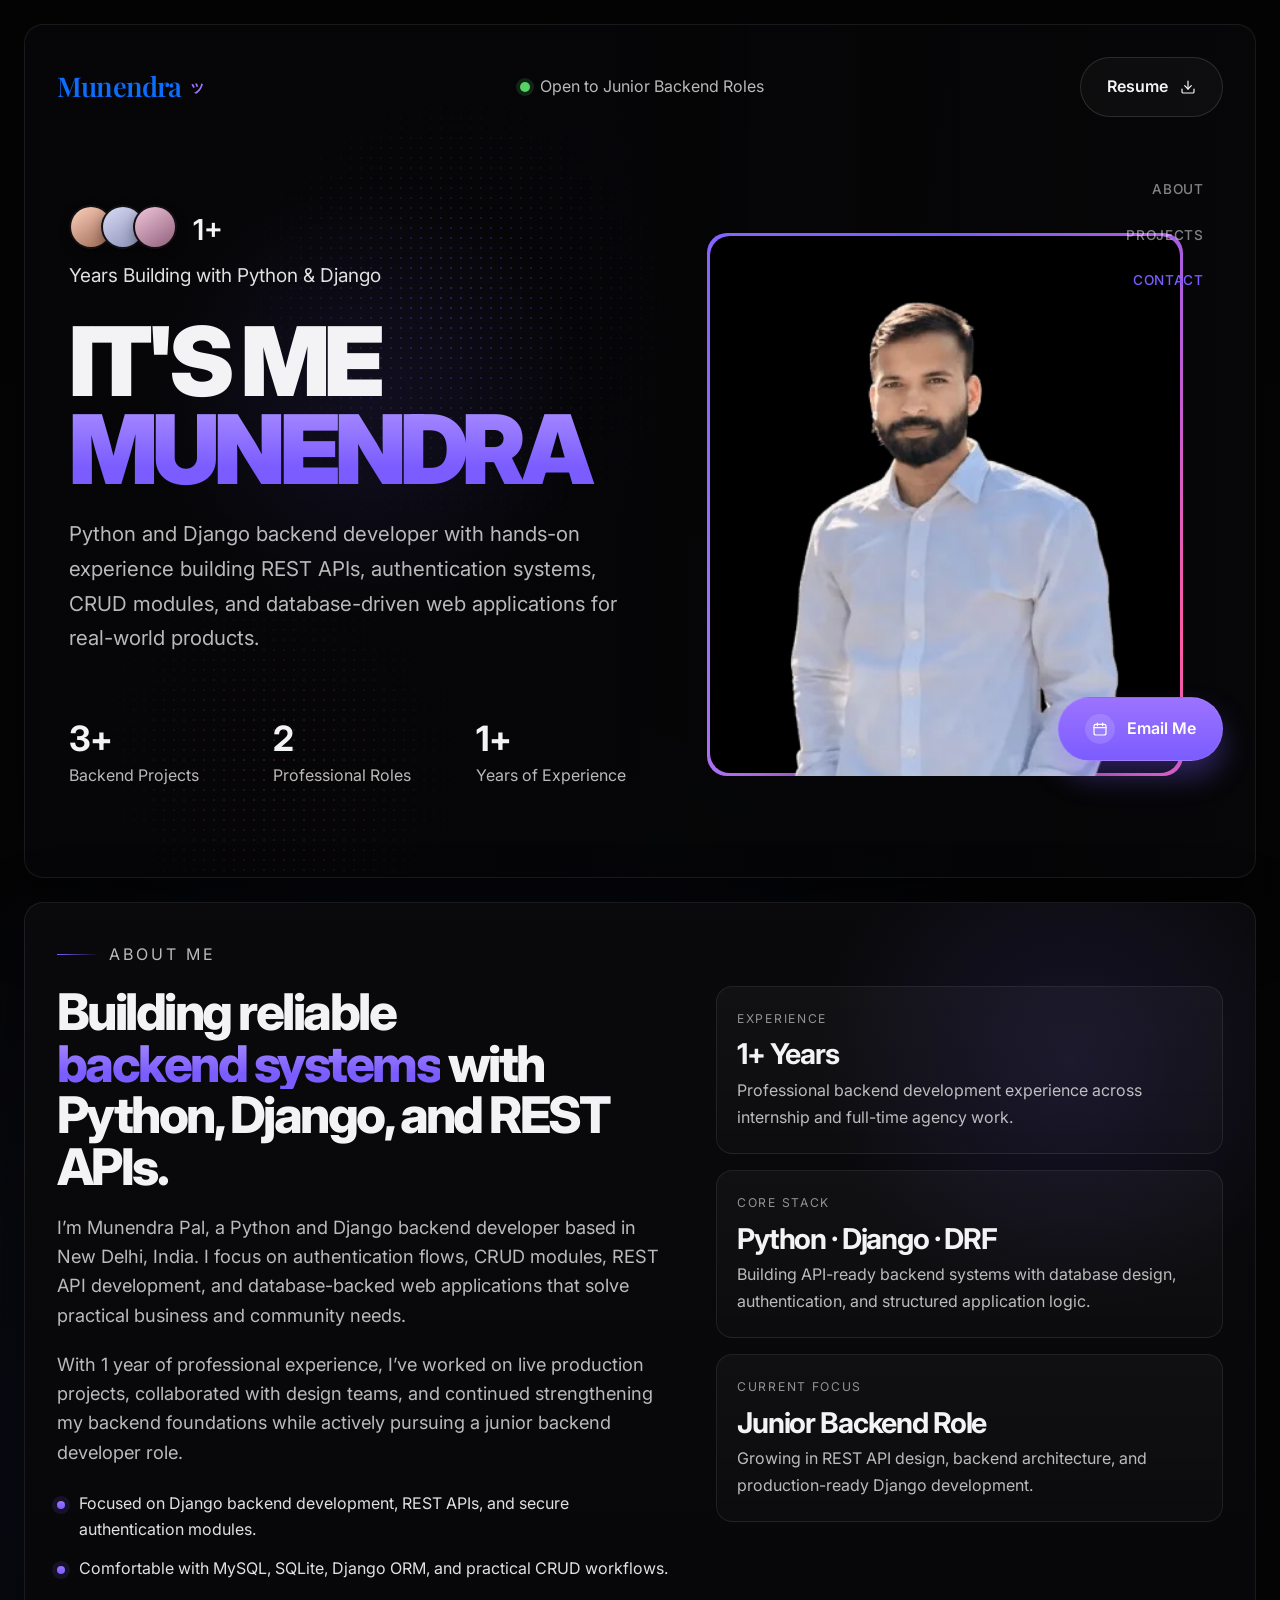
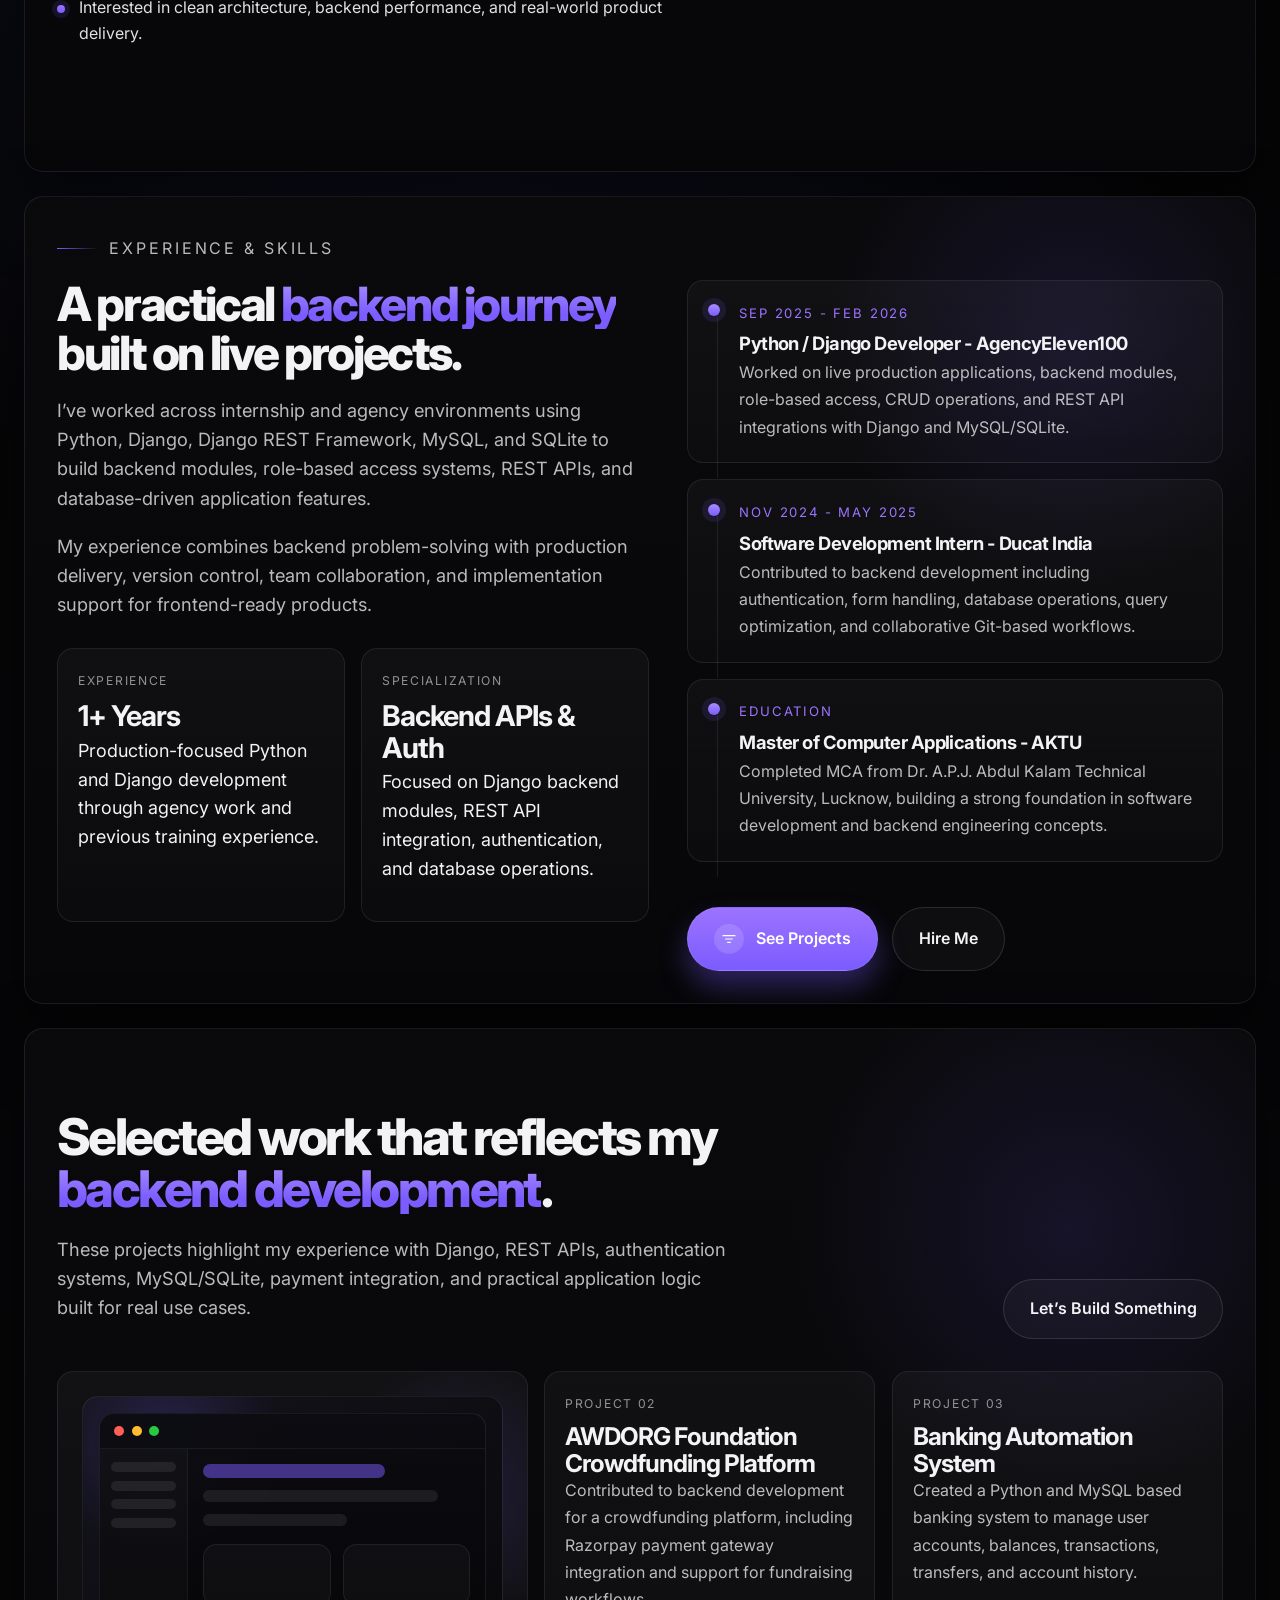
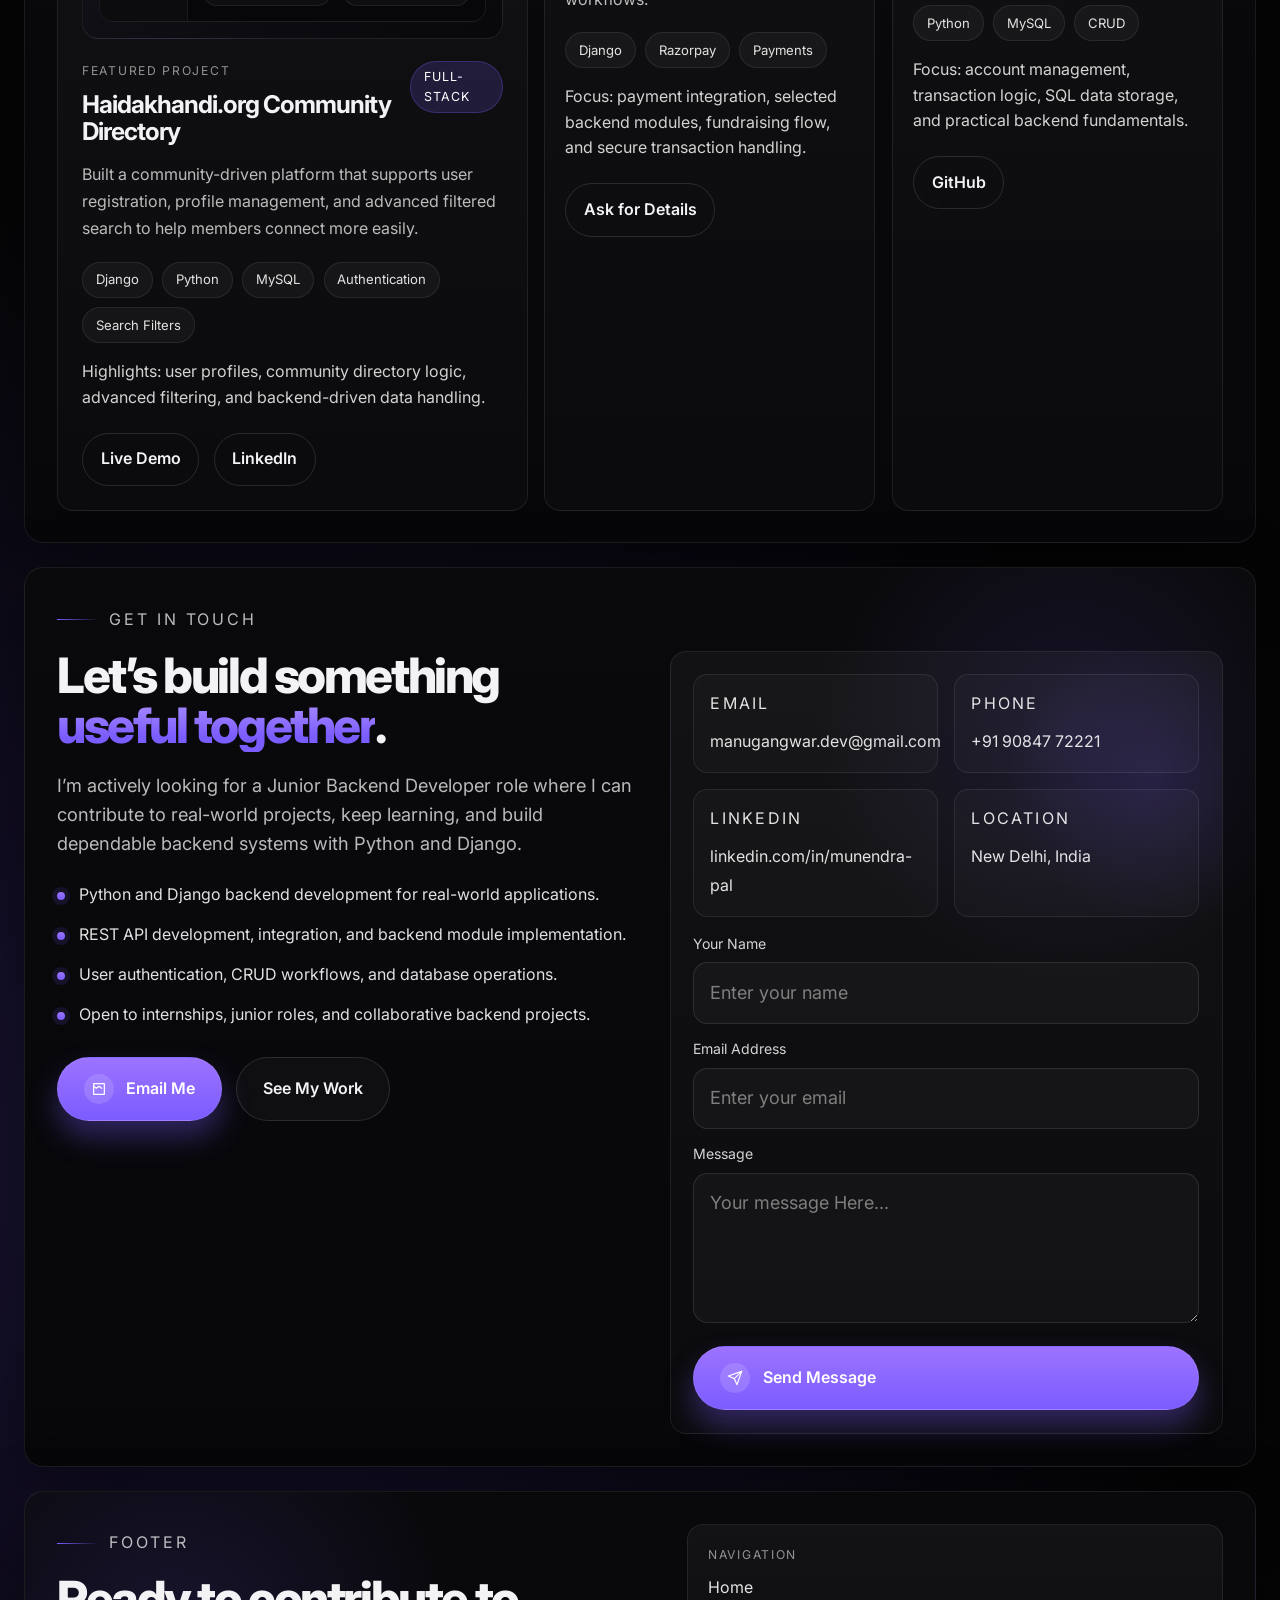
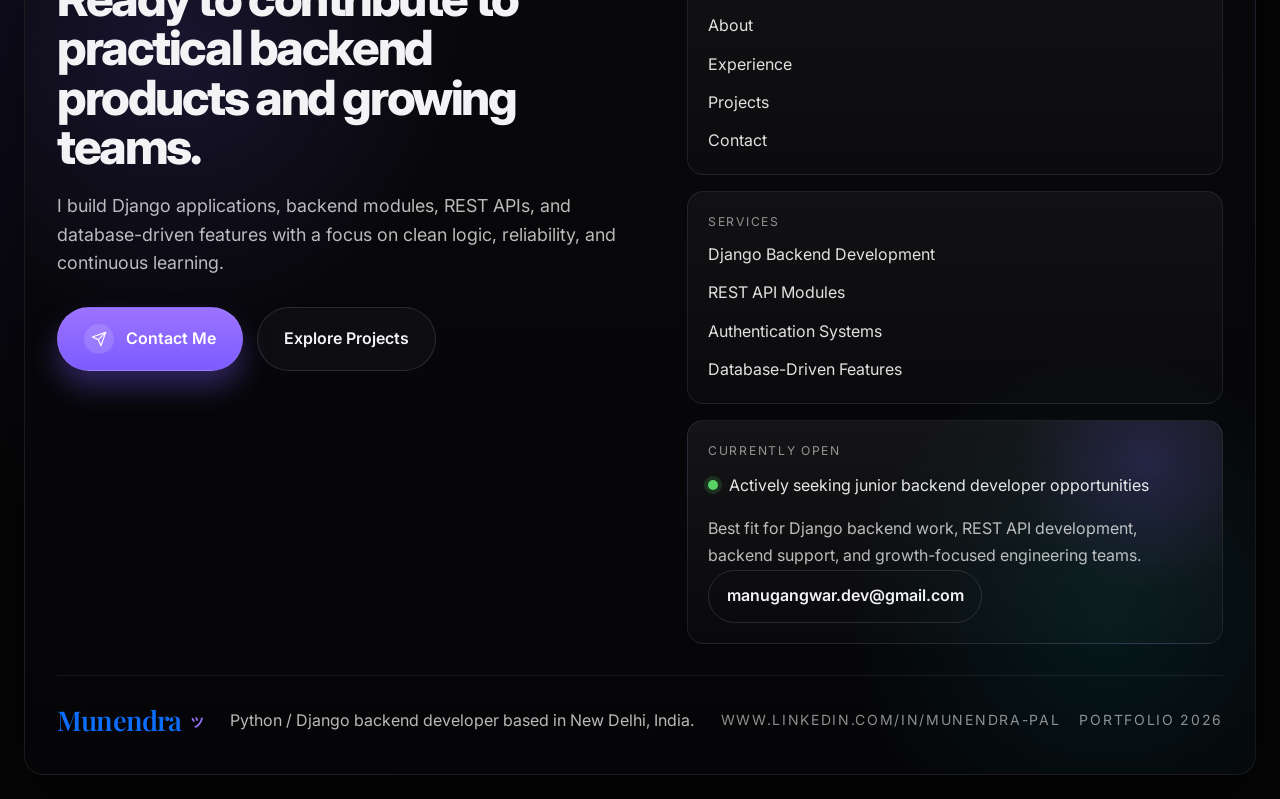
==== commit f10043c1: "new collor commination" ====
--- a/index.html
+++ b/index.html
@@ -7,6 +7,15 @@
     <title>Munendra Pal | Python Django Backend Developer</title>
     <meta name="description"
         content="Portfolio of Munendra Pal, a Python and Django backend developer building REST APIs, authentication systems, and database-driven applications." />
+    <!-- Open Graph Meta Tags -->
+    <meta property="og:title" content="Munendra Pal | Python Django Backend Developer" />
+    <meta property="og:description"
+        content="Portfolio of Munendra Pal, a Python and Django backend developer building REST APIs, authentication systems, and database-driven applications." />
+    <meta property="og:type" content="website" />
+    <meta property="og:image" content="https://manoogangwar.github.io/portfolio/Mnau.webp" />
+    <meta property="og:url" content="https://manoogangwar.github.io/portfolio/" />
+    <!-- Favicon -->
+    <link rel="icon" type="image/webp" href="Mnau.webp">
     <link rel="preconnect" href="https://fonts.googleapis.com">
     <link rel="preconnect" href="https://fonts.gstatic.com" crossorigin>
     <link
@@ -25,9 +34,11 @@
                     <div class="availability" aria-label="Job availability status"><span class="dot"
                             aria-hidden="true"></span><span>Open to Junior Backend Roles</span></div>
                     <div class="nav-actions">
-                        <a href="resume.pdf" class="outline-btn resume-btn" download aria-label="Download Resume">
+                        <a href="Munendra_python_dev_resume.pdf" class="outline-btn resume-btn" download
+                            aria-label="Download Resume">
                             <span>Resume</span>
-                            <svg viewBox="0 0 24 24" fill="none" stroke="currentColor" stroke-width="1.8" stroke-linecap="round" stroke-linejoin="round" style="width: 16px; height: 16px;">
+                            <svg viewBox="0 0 24 24" fill="none" stroke="currentColor" stroke-width="1.8"
+                                stroke-linecap="round" stroke-linejoin="round" style="width: 16px; height: 16px;">
                                 <path d="M21 15v4a2 2 0 0 1-2 2H5a2 2 0 0 1-2-2v-4"></path>
                                 <polyline points="7 10 12 15 17 10"></polyline>
                                 <line x1="12" y1="15" x2="12" y2="3"></line>
@@ -55,7 +66,7 @@
                             <div class="clients-label">Years Building with Python & Django</div>
                         </div>
 
-                        <h1 class="hero-title text-reveal stagger-1"><span class="line-break">it's Me</span><span
+                        <h1 class="hero-title text-reveal stagger-1"><span class="line-break">It's Me</span><span
                                 class="line-break accent">Munendra</span></h1>
 
                         <p class="hero-copy reveal-up stagger-2">Python and Django backend developer with hands-on
@@ -81,7 +92,7 @@
                             </div>
                         </div>
 
-                        <a class="cta-btn reveal-up stagger-5" href="mailto:manugangwar.dev@gmail.com"><span
+                        <a class="cta-btn reveal-up stagger-5" href="#contact"><span
                                 class="cta-icon" aria-hidden="true"><svg viewBox="0 0 24 24" fill="none"
                                     stroke="currentColor" stroke-width="1.8" stroke-linecap="round"
                                     stroke-linejoin="round">
@@ -177,16 +188,6 @@
                                 <p>Focused on Django backend modules, REST API integration, authentication, and database
                                     operations.</p>
                             </div>
-                            <!-- <div class="experience-card"><span class="mini-label">Strengths</span><span
-                                    class="big-value">APIs · UI · Logic</span>
-                                <p>Comfortable with authentication, integrations, layout recreation, and practical
-                                    user-facing functionality.</p>
-                            </div>
-                            <div class="experience-card"><span class="mini-label">Current Goal</span><span
-                                    class="big-value">Scalable Products</span>
-                                <p>Improving architecture, code quality, and responsive design execution through
-                                    project-based learning.</p>
-                            </div> -->
                         </div>
                     </div>
 
@@ -332,7 +333,7 @@
                             <li>Open to internships, junior roles, and collaborative backend projects.</li>
                         </ul>
                         <div class="projects-actions reveal-up stagger-3">
-                            <a class="cta-btn position-static" href="mailto:manugangwar.dev@gmail.com"><span
+                            <a class="cta-btn position-static" href="#contact"><span
                                     class="cta-icon" aria-hidden="true"><svg viewBox="0 0 24 24" fill="none"
                                         stroke="currentColor" stroke-width="1.8" stroke-linecap="round"
                                         stroke-linejoin="round">
@@ -356,18 +357,20 @@
                                     India</span></div>
                         </div>
 
-                        <form class="contact-form">
+                        <form action="https://api.web3forms.com/submit" method="POST" class="contact-form">
+                            <input type="hidden" name="access_key" value="9e9c25ba-e302-4d16-912e-5e0f9e3cbf1f">
                             <div>
                                 <label for="name">Your Name</label>
-                                <input id="name" type="text" placeholder="Enter your name">
+                                <input id="name" name="name" type="text" placeholder="Enter your name" required>
                             </div>
                             <div>
                                 <label for="email">Email Address</label>
-                                <input id="email" type="email" placeholder="Enter your email">
+                                <input id="email" name="email" type="email" placeholder="Enter your email" required>
                             </div>
                             <div>
                                 <label for="message">Message</label>
-                                <textarea id="message" placeholder="Your message Hare..."></textarea>
+                                <textarea id="message" name="message" placeholder="Your message Here..."
+                                    required></textarea>
                             </div>
                             <button class="cta-btn position-static" type="submit"><span class="cta-icon"
                                     aria-hidden="true"><svg viewBox="0 0 24 24" fill="none" stroke="currentColor"
@@ -394,7 +397,7 @@
                             database-driven features with a focus on clean logic, reliability, and continuous learning.
                         </p>
                         <div class="footer-actions reveal-up stagger-2">
-                            <a class="cta-btn position-static" href="mailto:manugangwar.dev@gmail.com"><span
+                            <a class="cta-btn position-static" href="#contact"><span
                                     class="cta-icon" aria-hidden="true"><svg viewBox="0 0 24 24" fill="none"
                                         stroke="currentColor" stroke-width="1.8" stroke-linecap="round"
                                         stroke-linejoin="round">
--- a/style.css
+++ b/style.css
@@ -66,6 +66,22 @@
   overflow-x: hidden;
 }
 
+/* Custom Scrollbar */
+::-webkit-scrollbar {
+  width: 10px;
+}
+::-webkit-scrollbar-track {
+  background: var(--color-bg);
+}
+::-webkit-scrollbar-thumb {
+  background: rgba(255, 255, 255, 0.15);
+  border-radius: 10px;
+  border: 2px solid var(--color-bg);
+}
+::-webkit-scrollbar-thumb:hover {
+  background: var(--color-primary-2);
+}
+
 a {
   text-decoration: none;
 }
@@ -509,10 +525,10 @@
   /* border thickness */
   border-radius: 25px;
   background: conic-gradient(from 0deg,
-      #00f,
-      #00ffff,
-      #007bff,
-      #00f);
+      #7b5cff,
+      #ff5ca8,
+      #9c73ff,
+      #7b5cff);
   animation: rotateBorder 4s linear infinite;
   z-index: 0;
 }
@@ -711,6 +727,15 @@
   border-radius: 1rem;
   background: linear-gradient(180deg, rgba(255, 255, 255, 0.035) 0%, rgba(255, 255, 255, 0.02) 100%);
   border: 1px solid rgba(255, 255, 255, 0.08);
+  transition: transform var(--transition), border-color var(--transition), box-shadow var(--transition);
+}
+
+.about-card:hover,
+.project-card:hover,
+.project-feature:hover {
+  transform: translateY(-5px);
+  border-color: rgba(123, 92, 255, 0.25);
+  box-shadow: 0 10px 30px rgba(0, 0, 0, 0.3);
 }
 
 .mini-label {
@@ -791,6 +816,14 @@
   border-radius: 1rem;
   background: linear-gradient(180deg, rgba(255, 255, 255, 0.035) 0%, rgba(255, 255, 255, 0.02) 100%);
   border: 1px solid rgba(255, 255, 255, 0.08);
+  transition: transform var(--transition), border-color var(--transition), box-shadow var(--transition);
+}
+
+.experience-card:hover,
+.timeline-card:hover {
+  transform: translateY(-4px);
+  border-color: rgba(123, 92, 255, 0.25);
+  box-shadow: 0 8px 25px rgba(0, 0, 0, 0.2);
 }
 
 .experience-card .big-value {
@@ -1287,6 +1320,13 @@
   border: 1px solid rgba(255, 255, 255, 0.08);
   color: rgba(255, 255, 255, 0.88);
   font-size: 0.82rem;
+  transition: transform var(--transition), background var(--transition);
+}
+
+.project-tags span:hover {
+  transform: scale(1.05);
+  background: rgba(123, 92, 255, 0.15);
+  border-color: rgba(123, 92, 255, 0.3);
 }
 
 .project-meta {
@@ -1389,7 +1429,9 @@
     padding: 1rem;
     border: 1px solid rgba(255, 255, 255, 0.08);
     border-radius: 1rem;
-    background: rgba(10, 10, 12, 0.96);
+    background: rgba(10, 10, 12, 0.85);
+    backdrop-filter: blur(12px);
+    -webkit-backdrop-filter: blur(12px);
     box-shadow: 0 24px 50px rgba(0, 0, 0, 0.35);
     flex-direction: column;
     gap: 0.85rem;
@@ -1521,8 +1563,13 @@
     height: 275px;
   }
 
-  .cta-btn {
-    display: none;
+  /* Make CTA visible and appropriately positioned on mobile */
+  .hero-grid .visual-col .cta-btn {
+    position: static;
+    margin-top: 1.5rem;
+    width: 100%;
+    justify-content: center;
+    display: inline-flex;
   }
 
   .footer-bottom {
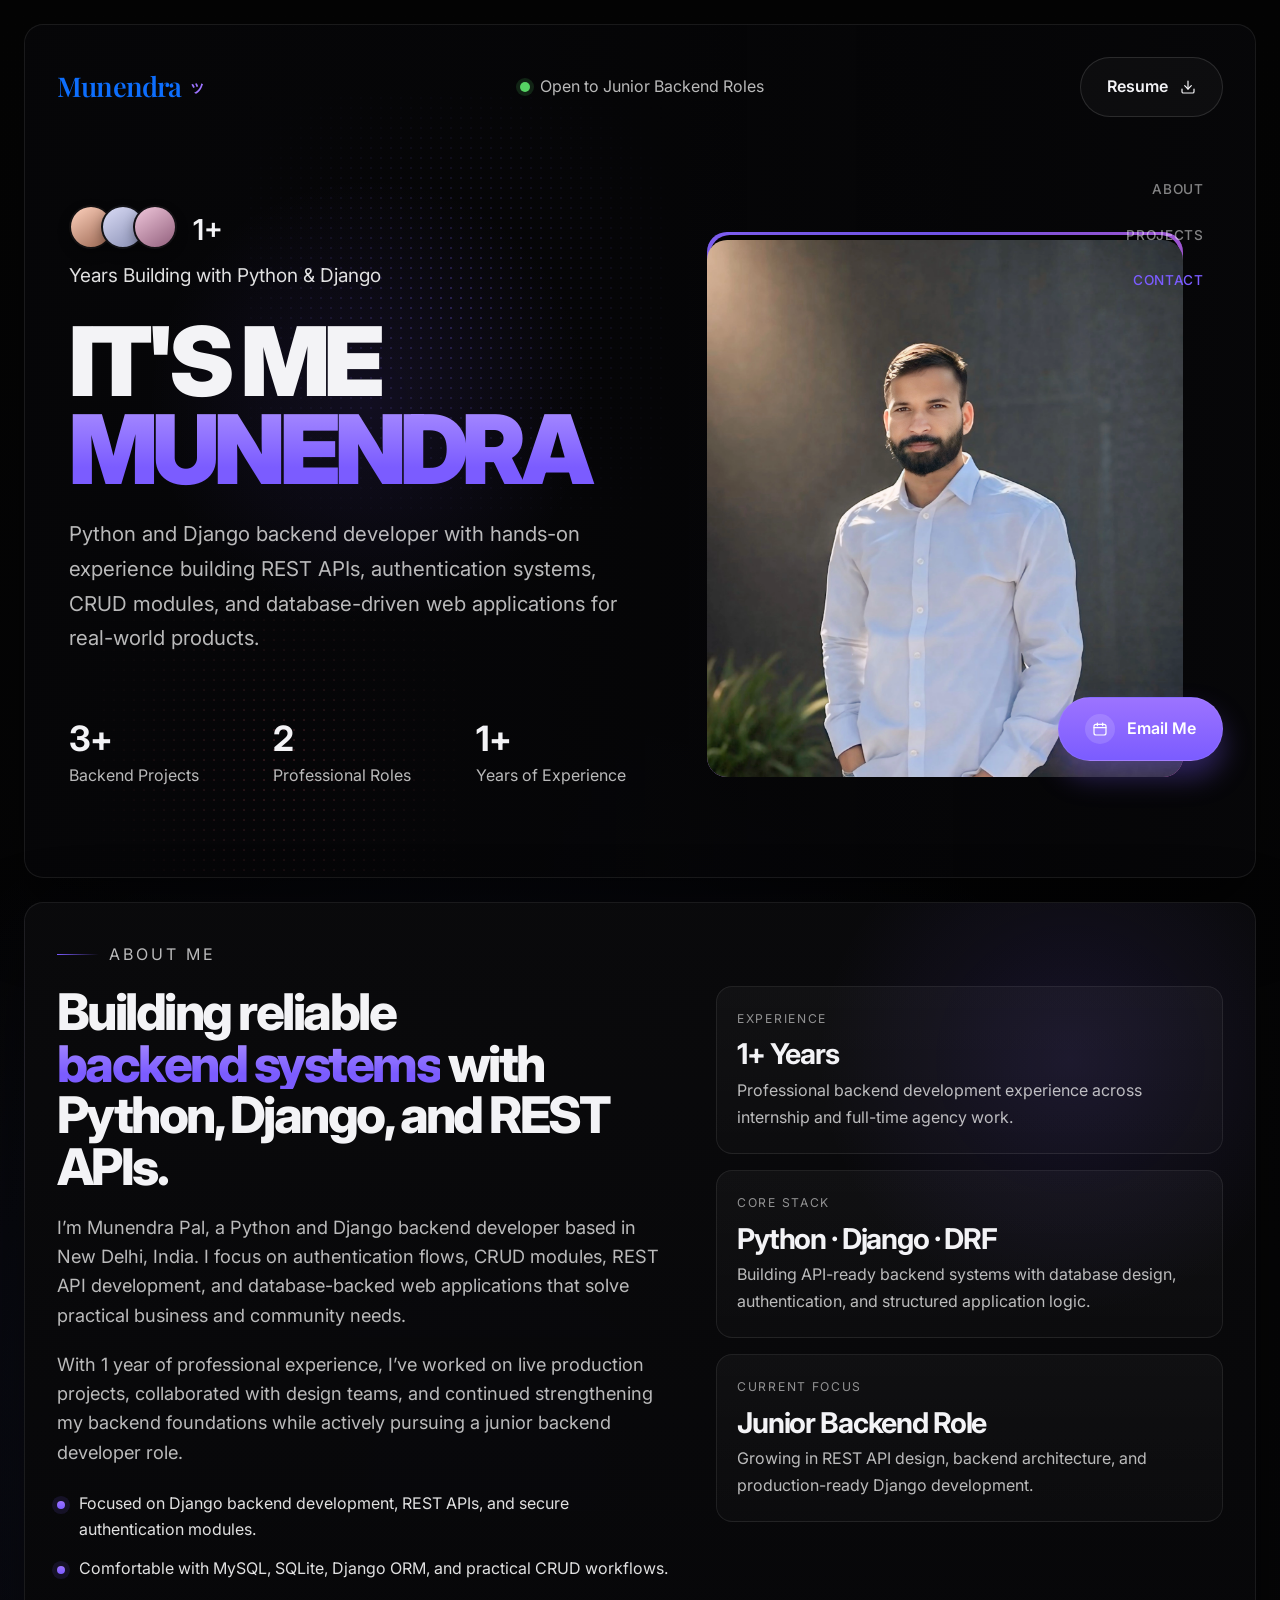
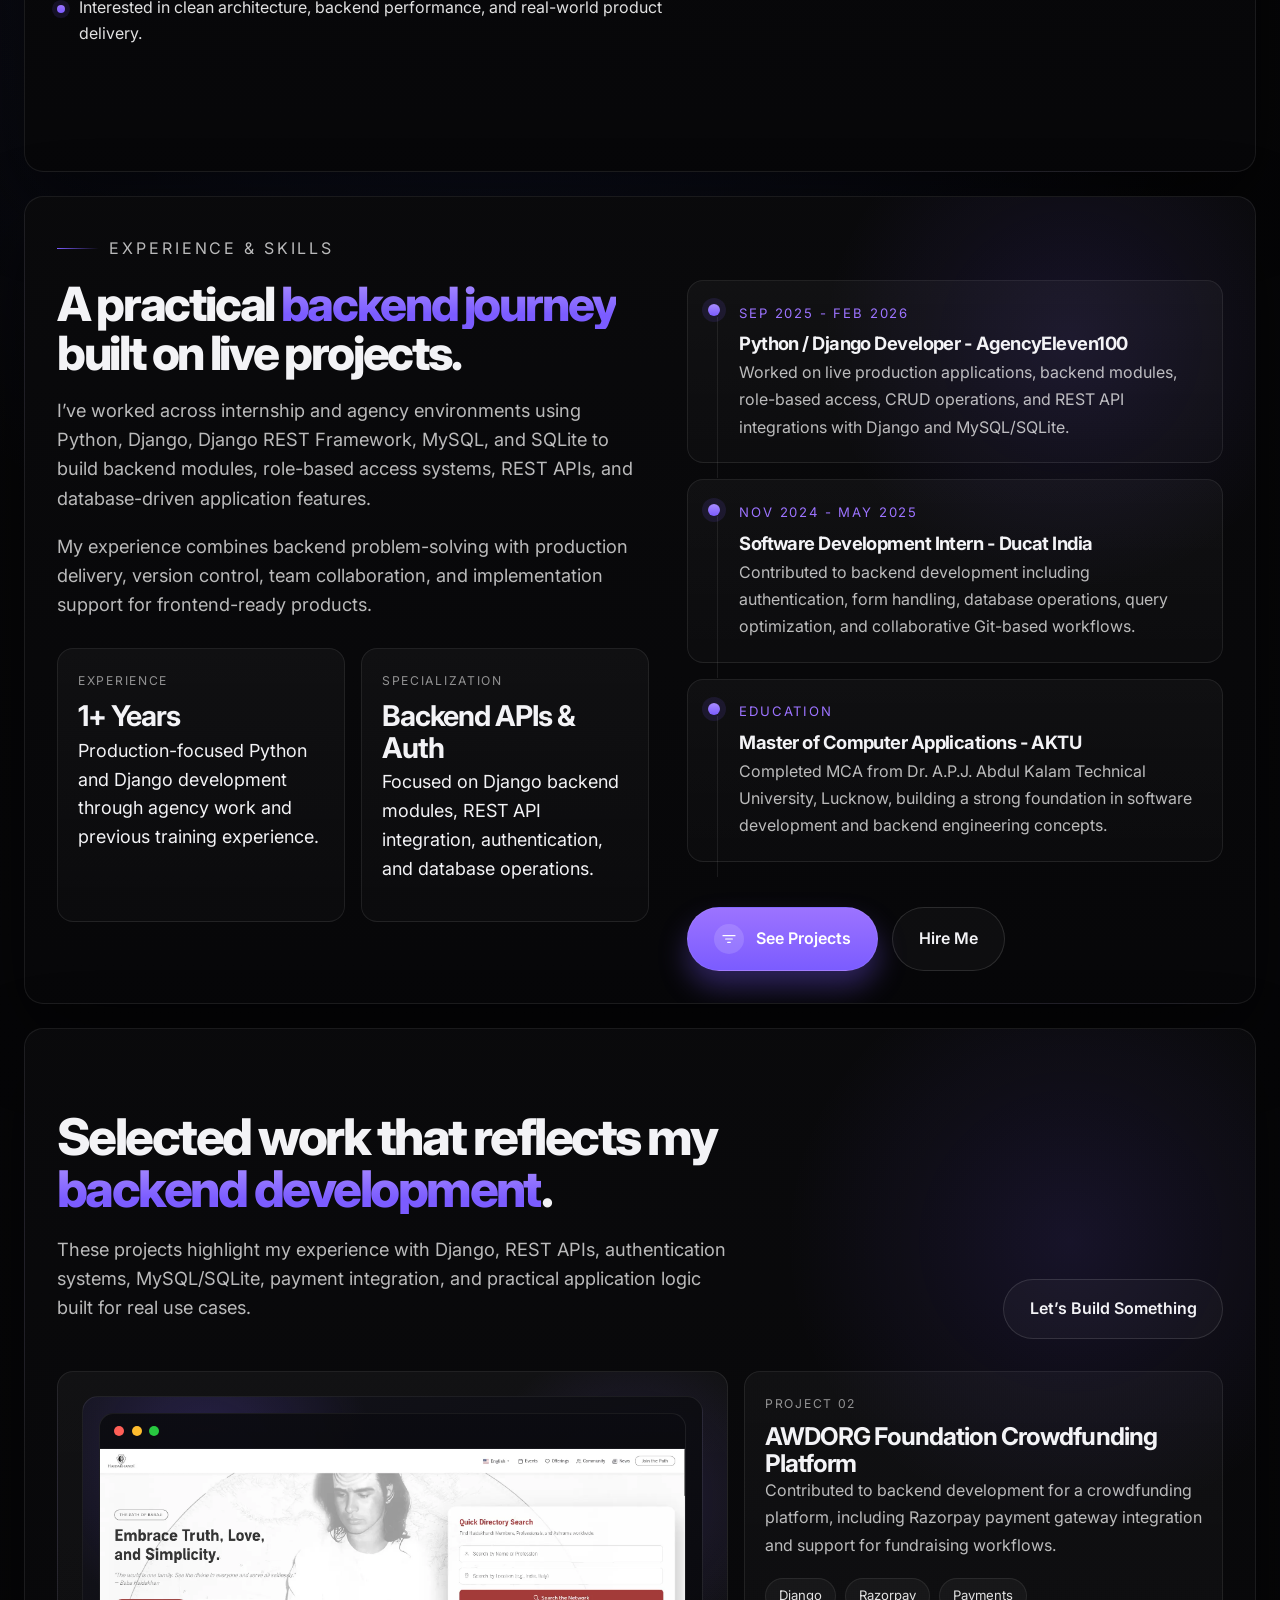
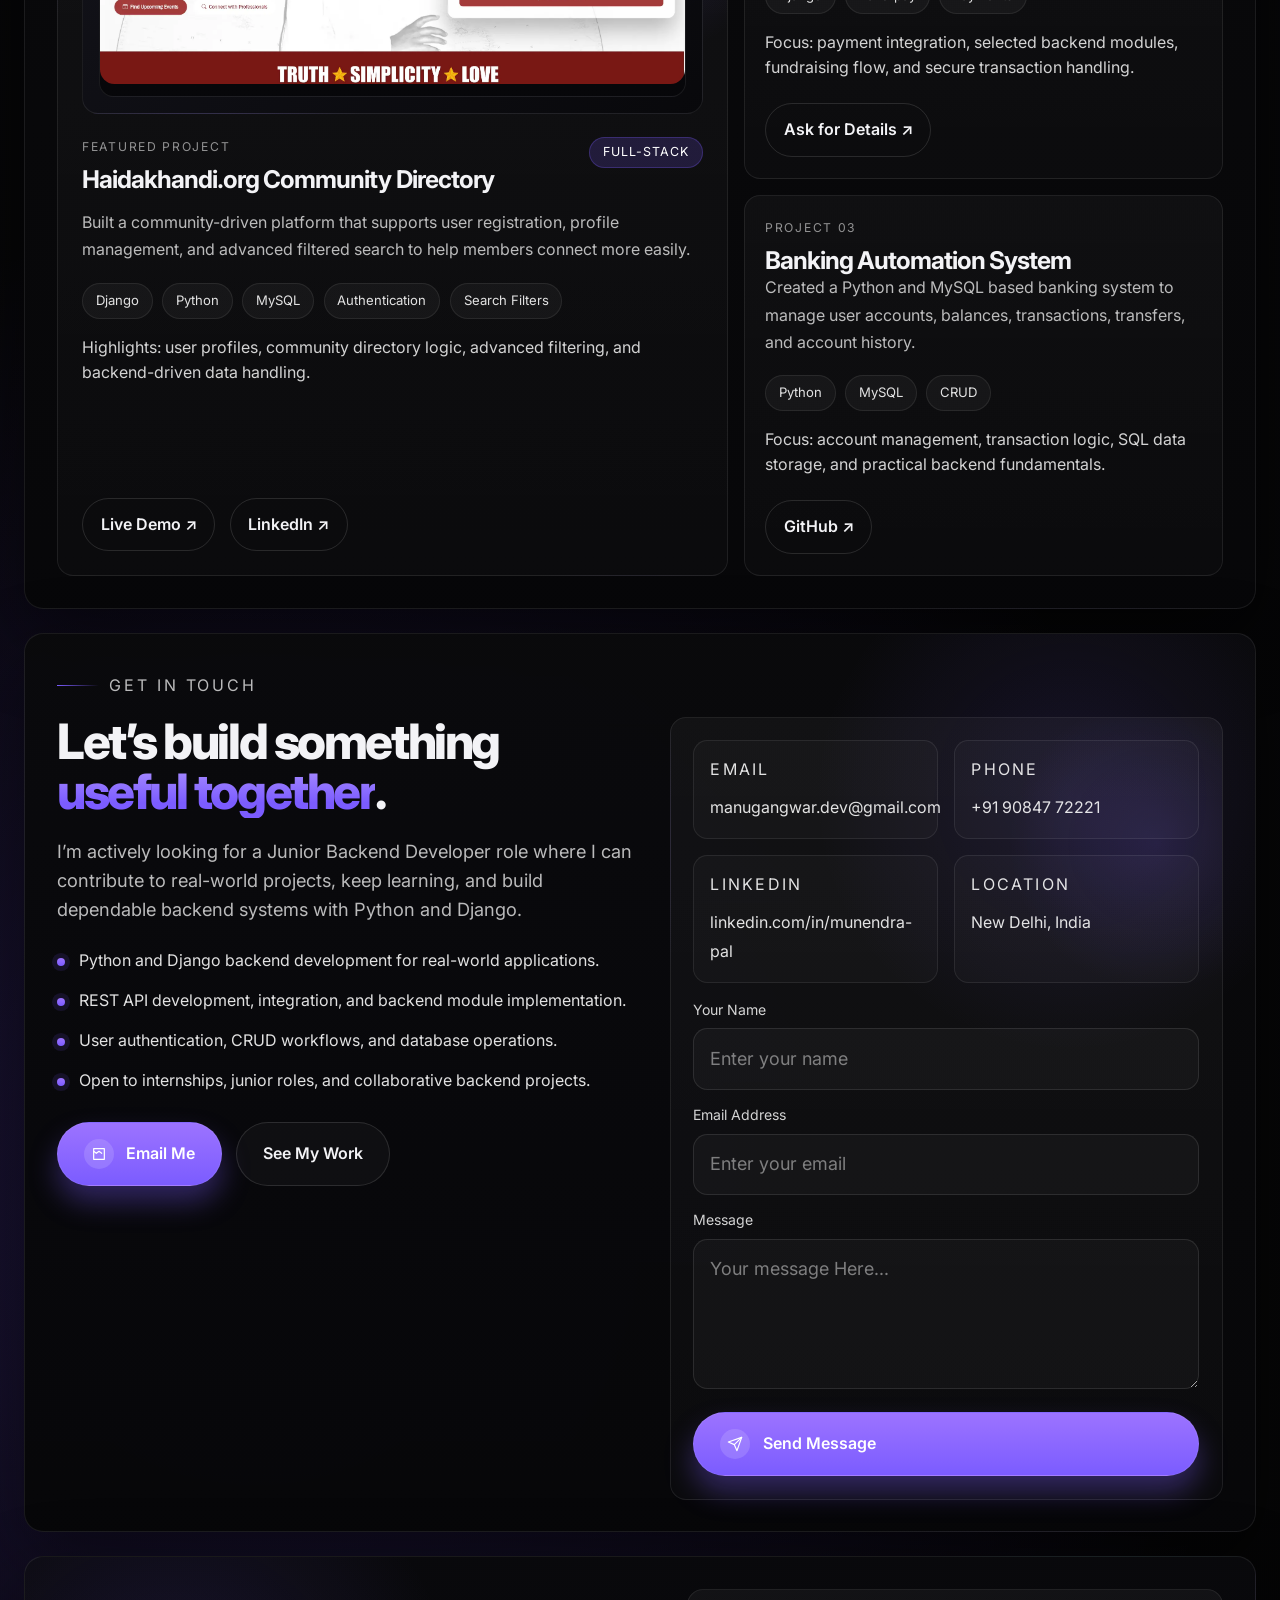
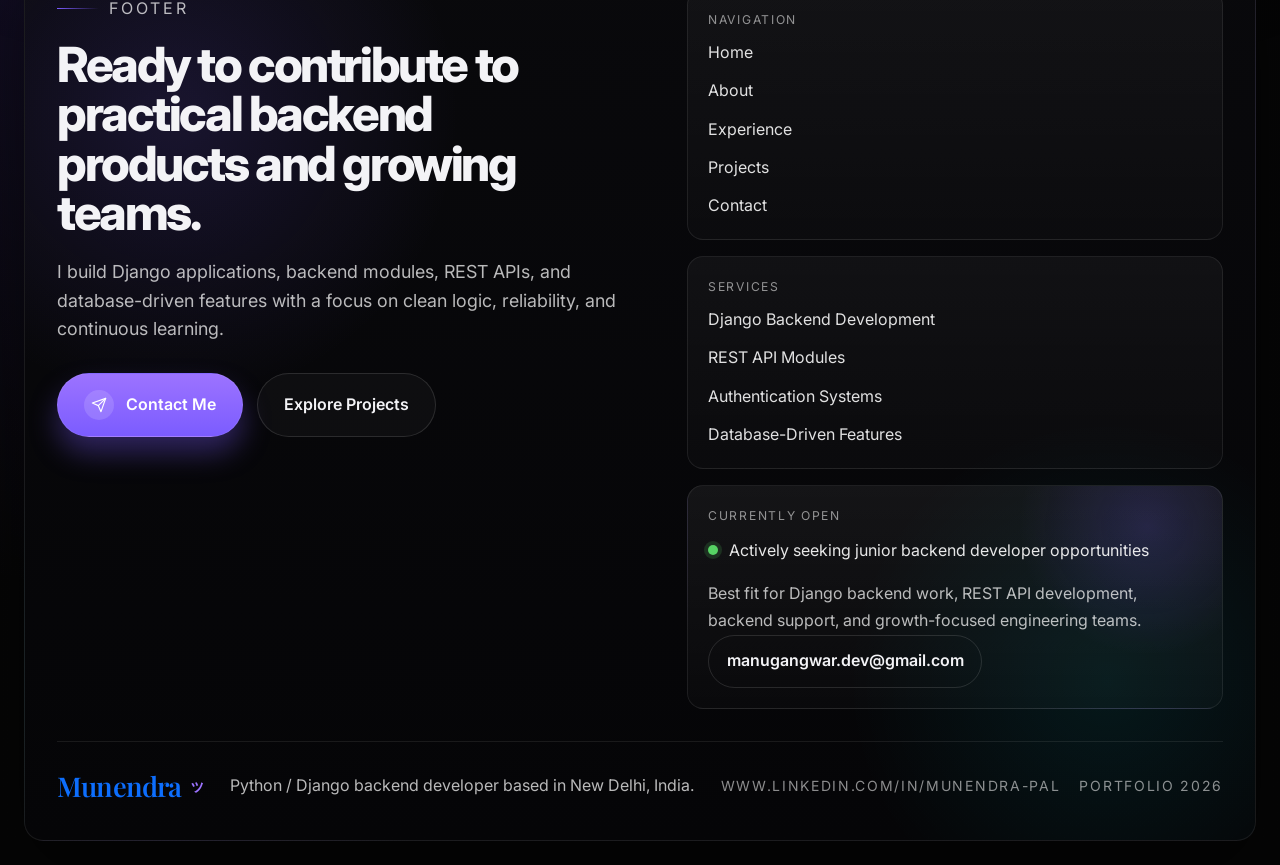
==== commit b7c552cb: "add project screenhot" ====
--- a/index.html
+++ b/index.html
@@ -253,17 +253,7 @@
                                 <div class="preview-window">
                                     <div class="window-top"><span></span><span></span><span></span></div>
                                     <div class="window-body">
-                                        <div class="window-sidebar"><span></span><span></span><span></span><span></span>
-                                        </div>
-                                        <div class="window-content">
-                                            <div class="window-line lg"></div>
-                                            <div class="window-line md"></div>
-                                            <div class="window-line sm"></div>
-                                            <div class="window-cards">
-                                                <div class="window-card"></div>
-                                                <div class="window-card"></div>
-                                            </div>
-                                        </div>
+                                        <img src="project1.webp" alt="Haidakhandi.org Project Screenshot" class="window-screenshot">
                                     </div>
                                 </div>
                             </div>
@@ -283,9 +273,9 @@
                                 filtering, and backend-driven data handling.</div>
                         </div>
                         <div class="project-links"><a class="ghost-link" href="https://haidakhandi.org/" target="_blank"
-                                rel="noreferrer">Live Demo</a><a class="ghost-link"
+                                rel="noreferrer">Live Demo ↗</a><a class="ghost-link"
                                 href="https://www.linkedin.com/in/munendra-pal" target="_blank"
-                                rel="noreferrer">LinkedIn</a></div>
+                                rel="noreferrer">LinkedIn ↗</a></div>
                     </article>
 
                     <article class="project-card reveal-up stagger-2">
@@ -297,7 +287,7 @@
                         <div class="project-meta">Focus: payment integration, selected backend modules, fundraising
                             flow,
                             and secure transaction handling.</div>
-                        <div class="project-links"><a class="ghost-link" href="#contact">Ask for Details</a></div>
+                        <div class="project-links"><a class="ghost-link" href="#contact">Ask for Details ↗</a></div>
                     </article>
 
                     <article class="project-card reveal-up stagger-3">
@@ -309,7 +299,7 @@
                         <div class="project-meta">Focus: account management, transaction logic, SQL data storage, and
                             practical backend fundamentals.</div>
                         <div class="project-links"><a class="ghost-link" href="https://github.com/manoogangwar"
-                                target="_blank" rel="noreferrer">GitHub</a></div>
+                                target="_blank" rel="noreferrer">GitHub ↗</a></div>
                     </article>
                 </div>
             </div>
--- a/style.css
+++ b/style.css
@@ -1147,11 +1147,12 @@
 
 /* Projects */
 .projects-grid {
-  grid-template-columns: 1.35fr 0.95fr 0.95fr;
+  grid-template-columns: 1.4fr 1fr;
   align-items: stretch;
 }
 
 .project-feature {
+  grid-row: span 2;
   min-height: 100%;
   display: flex;
   flex-direction: column;
@@ -1209,9 +1210,20 @@
 }
 
 .window-body {
-  display: grid;
-  grid-template-columns: 88px 1fr;
   height: calc(100% - 47px);
+  width: 100%;
+  overflow: hidden;
+  display: flex;
+}
+
+.window-screenshot {
+  width: 100%;
+  height: 100%;
+  object-fit: cover;
+  object-position: top;
+  border-bottom-left-radius: 0.9rem;
+  border-bottom-right-radius: 0.9rem;
+  display: block;
 }
 
 .window-sidebar {
@@ -1353,10 +1365,16 @@
   transform: translateY(-1px);
 }
 
-.outline-btn:hover,
-.ghost-link:hover {
+.outline-btn:hover {
   background: rgba(255, 255, 255, 0.06);
   border-color: rgba(255, 255, 255, 0.18);
+}
+
+.ghost-link:hover {
+  background: rgba(123, 92, 255, 0.15);
+  border-color: rgba(123, 92, 255, 0.35);
+  color: #fff;
+  box-shadow: 0 4px 15px rgba(123, 92, 255, 0.2);
 }
 
 /* Responsive */
@@ -1545,9 +1563,7 @@
     justify-content: center;
   }
 
-  .window-body {
-    grid-template-columns: 72px 1fr;
-  }
+  /* removed window body mobile grid */
 
   .contact-info-grid {
     grid-template-columns: 1fr;
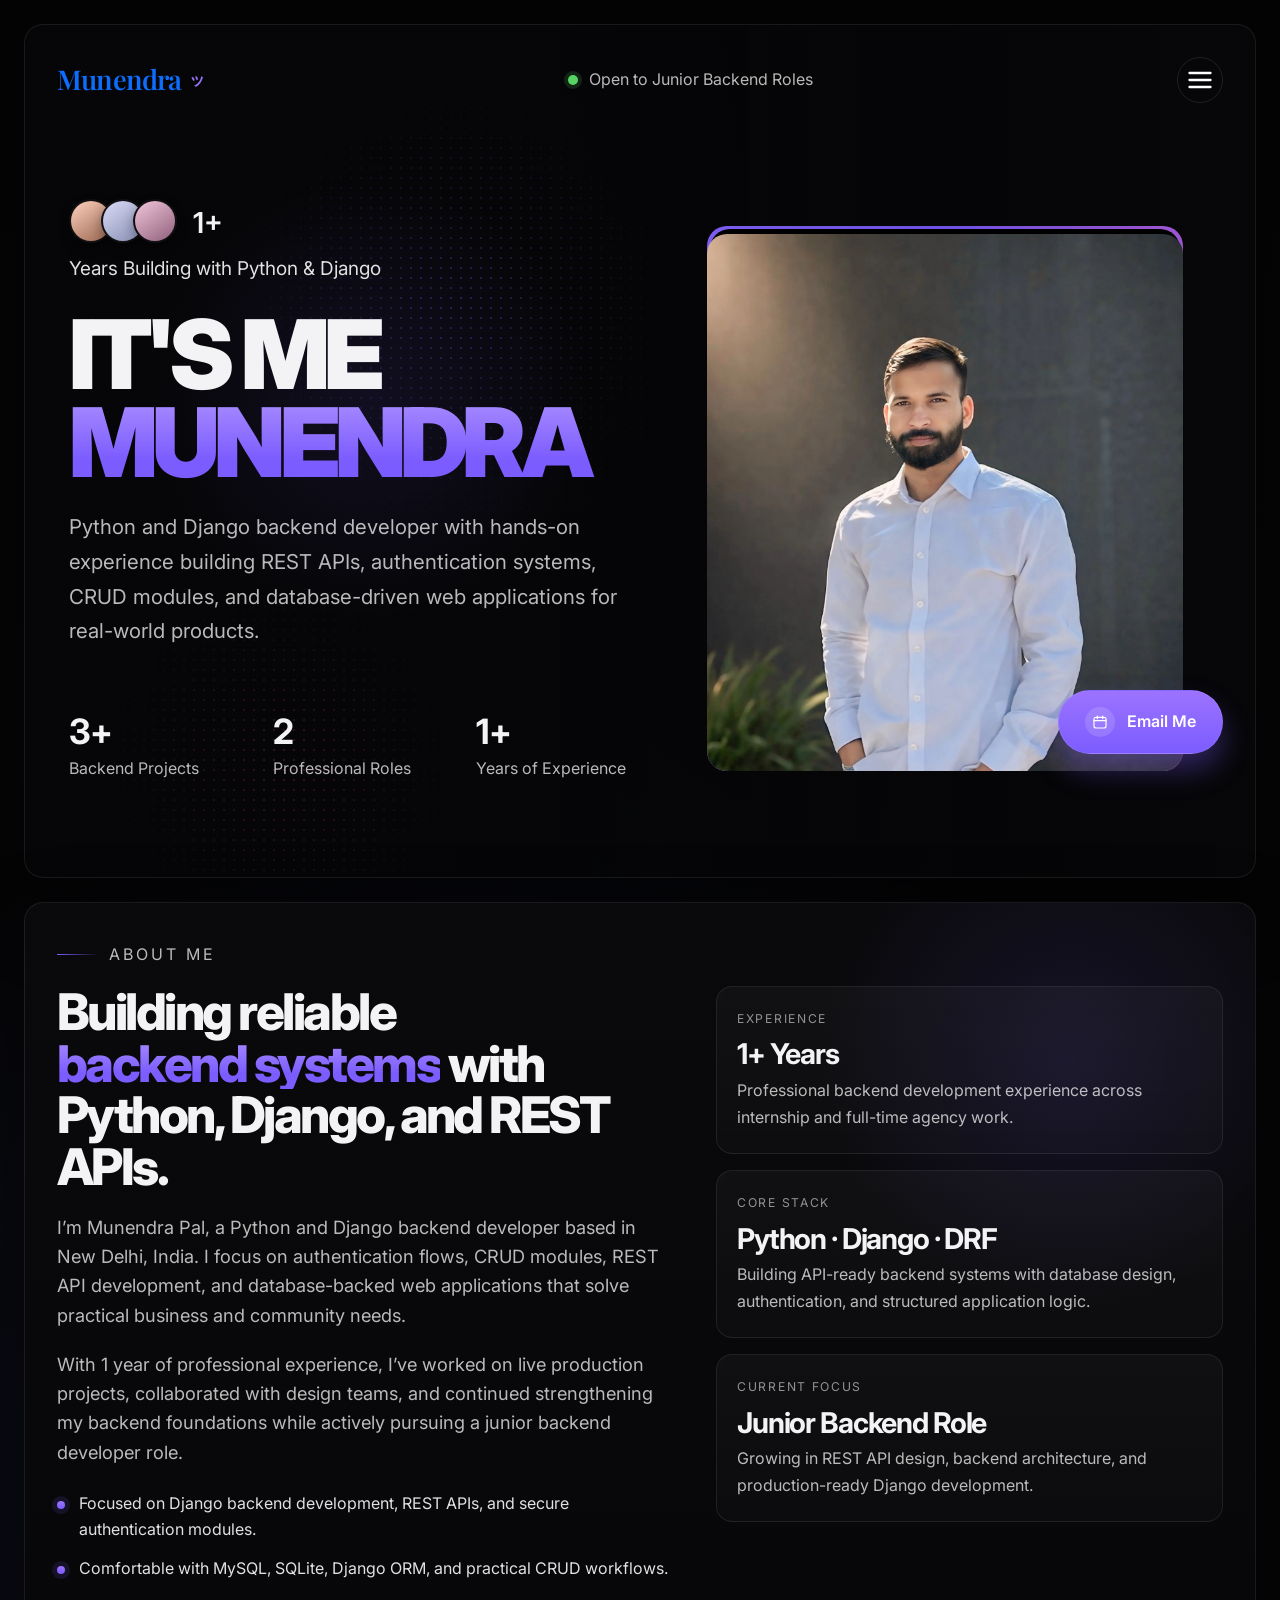
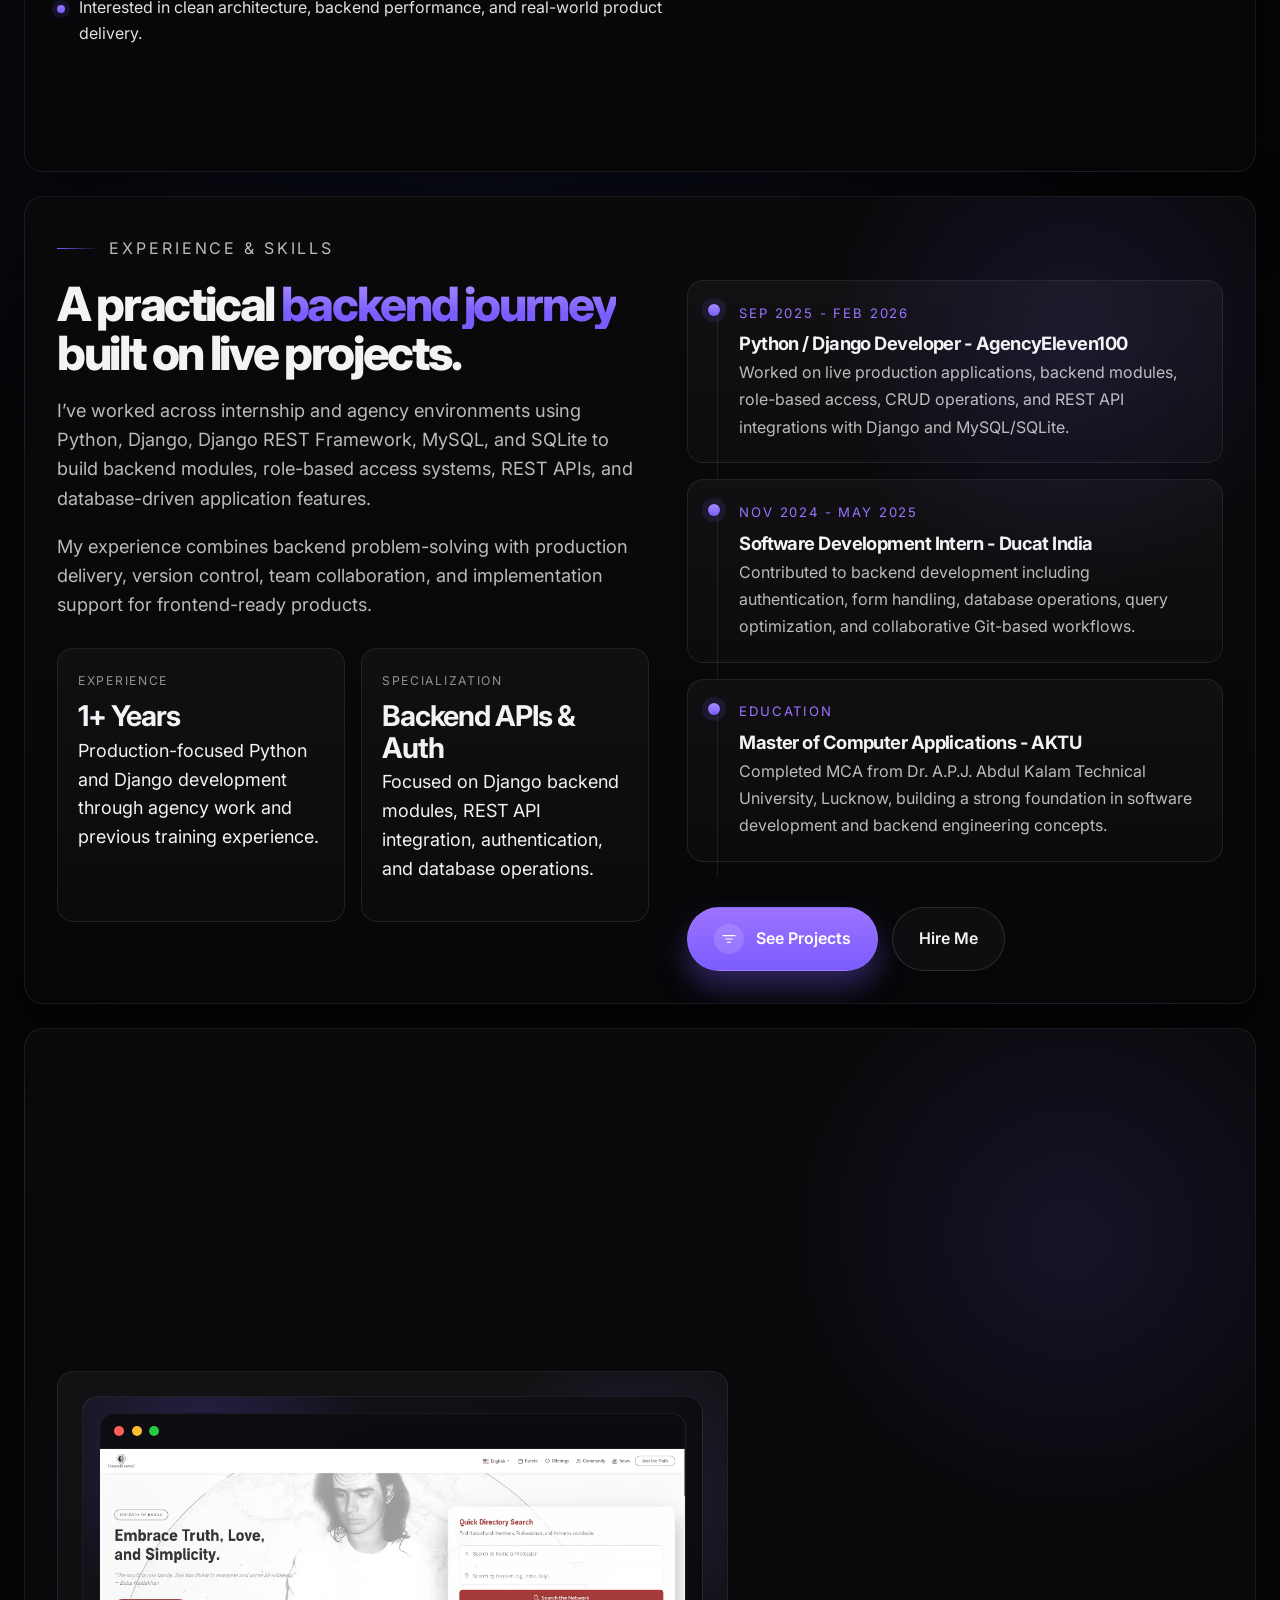
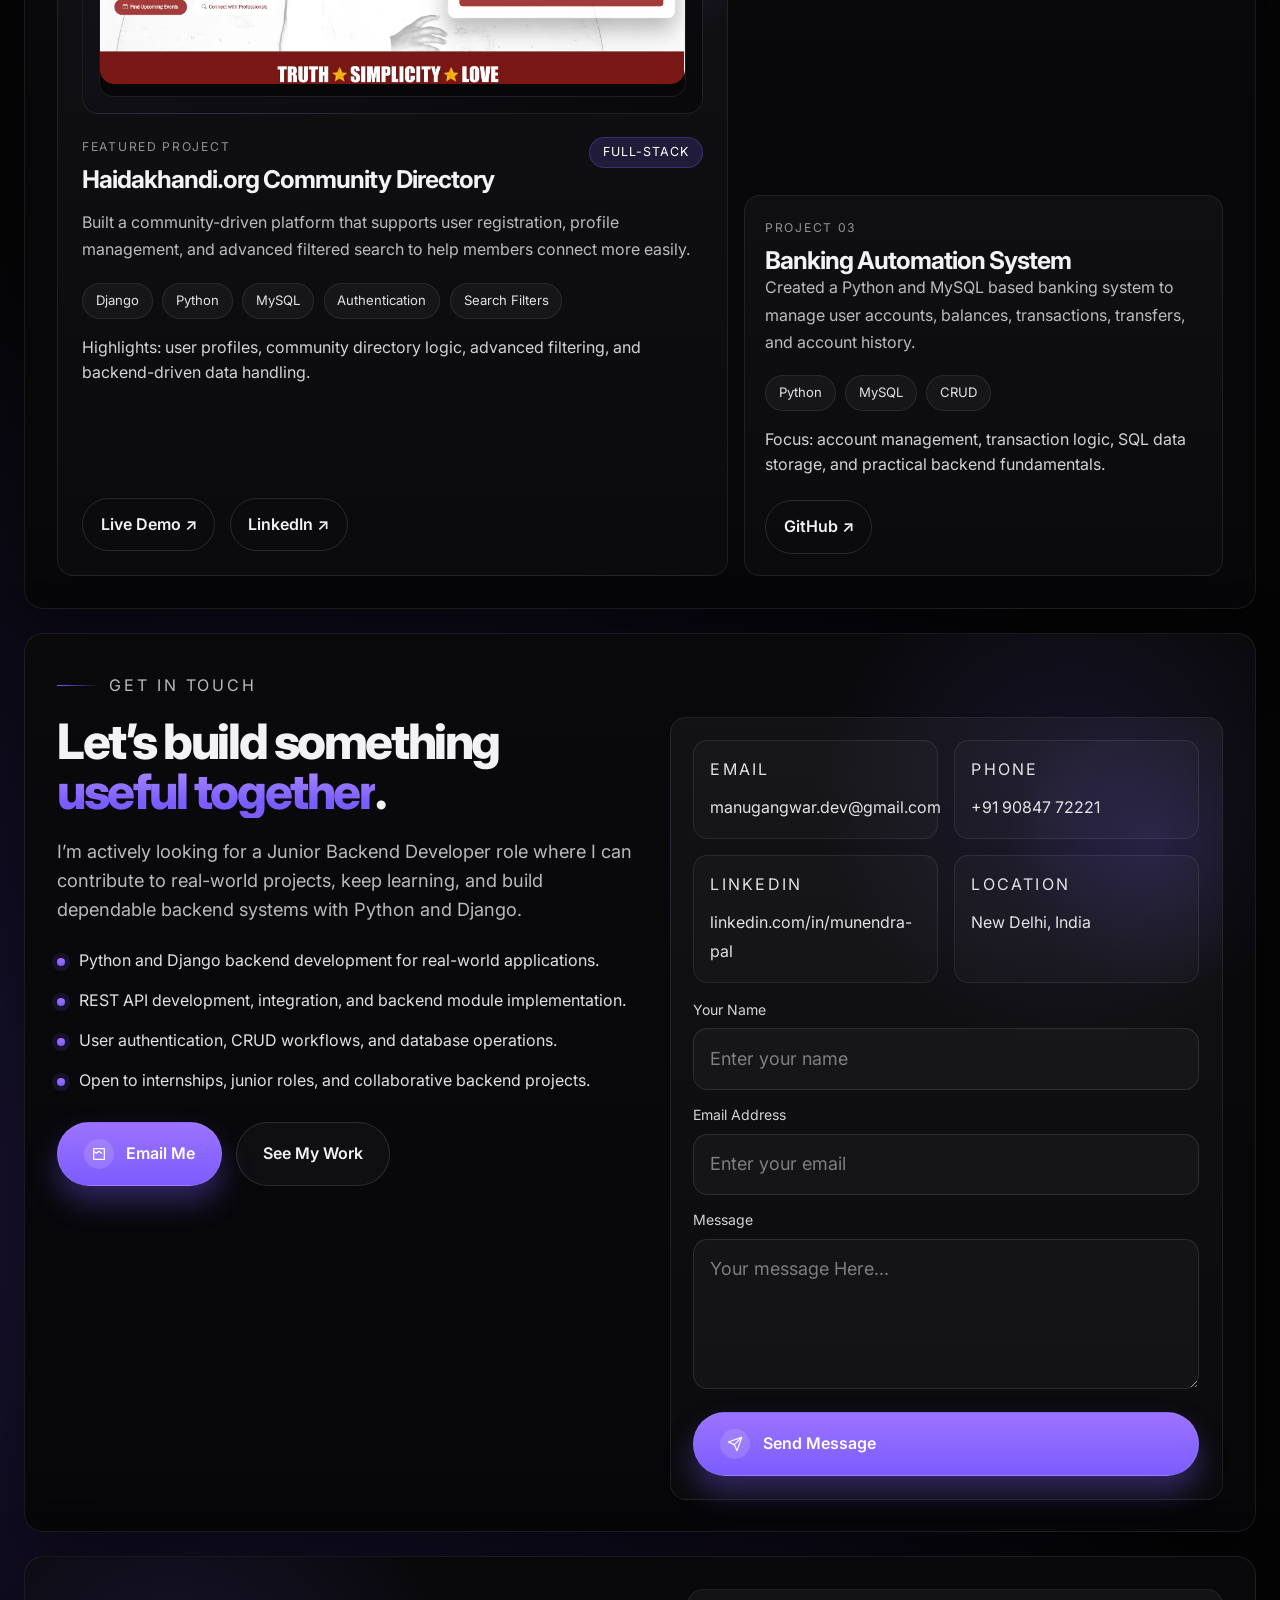
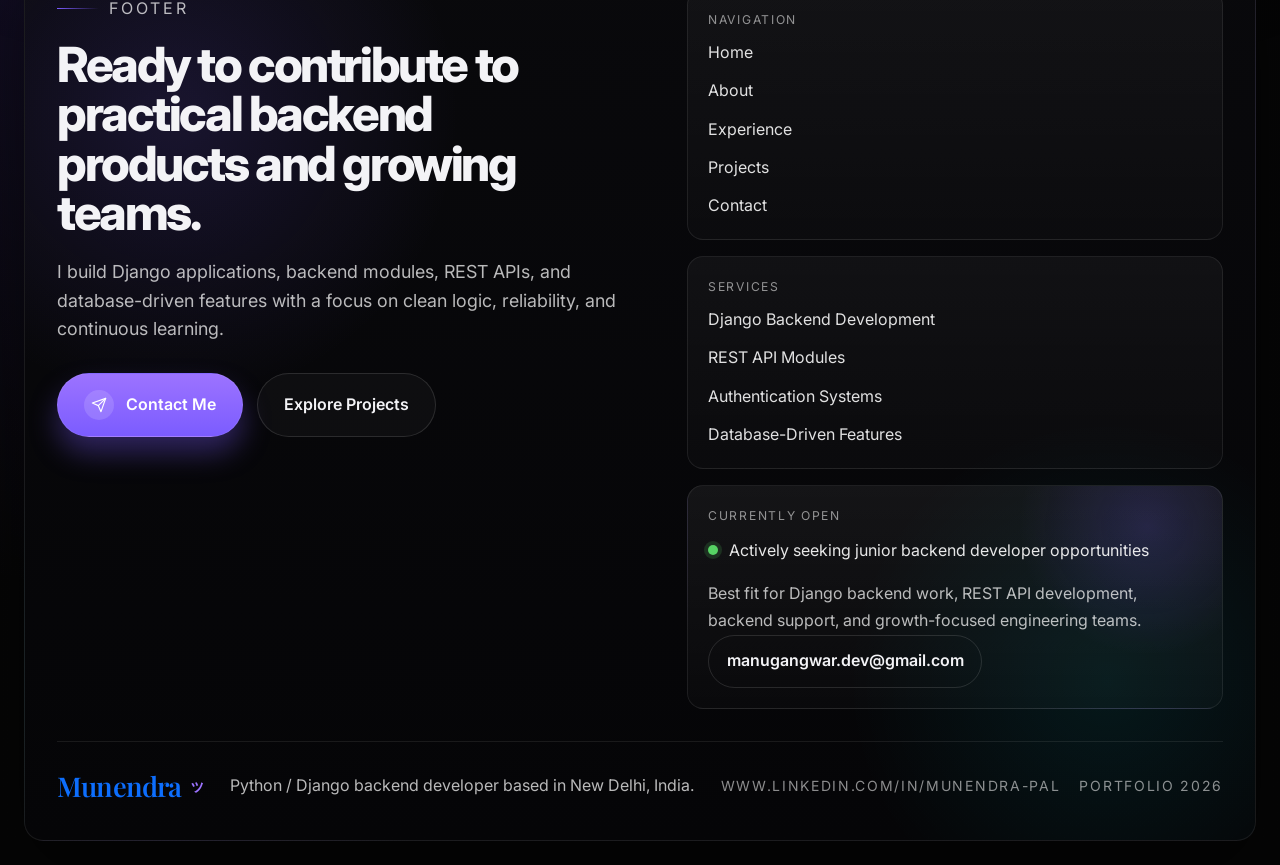
==== commit 90175284: "nav updated" ====
--- a/index.html
+++ b/index.html
@@ -27,6 +27,43 @@
 
 <body>
     <div class="page-shell">
+        <!-- Modal Menu Overlay -->
+        <div class="menu-overlay" id="menu-overlay">
+            <!-- Full-screen Modal Menu -->
+            <div class="modal-menu" id="modal-menu" aria-hidden="true">
+                <div class="modal-header">
+                    <button class="close-btn" id="close-menu-btn" type="button" aria-label="Close menu">
+                        <svg viewBox="0 0 24 24" width="24" height="24" stroke="currentColor" stroke-width="2"
+                            fill="none" stroke-linecap="round" stroke-linejoin="round">
+                            <line x1="18" y1="6" x2="6" y2="18"></line>
+                            <line x1="6" y1="6" x2="18" y2="18"></line>
+                        </svg>
+                    </button>
+                </div>
+                <nav class="modal-nav">
+                    <a href="#about">About</a>
+                    <a href="#experience">Experience</a>
+                    <a href="#projects">Projects</a>
+                    <a href="#contact">Contact</a>
+                </nav>
+                <div class="modal-footer">
+                    <a href="Munendra_python_dev_resume.pdf" class="modal-download-btn outline-btn" download
+                        aria-label="Download Resume">
+                        <span>Download Resume</span>
+                        <svg viewBox="0 0 24 24" fill="none" stroke="currentColor" stroke-width="1.8"
+                            stroke-linecap="round" stroke-linejoin="round" style="width: 16px; height: 16px;">
+                            <path d="M21 15v4a2 2 0 0 1-2 2H5a2 2 0 0 1-2-2v-4"></path>
+                            <polyline points="7 10 12 15 17 10"></polyline>
+                            <line x1="12" y1="15" x2="12" y2="3"></line>
+                        </svg>
+                    </a>
+                    <a href="#contact" class="modal-hire-btn cta-btn">
+                        <span>Hire Me</span>
+                    </a>
+                </div>
+            </div>
+        </div>
+
         <main class="hero-card" id="home">
             <div class="hero-inner container-fluid">
                 <header class="topbar">
@@ -34,25 +71,16 @@
                     <div class="availability" aria-label="Job availability status"><span class="dot"
                             aria-hidden="true"></span><span>Open to Junior Backend Roles</span></div>
                     <div class="nav-actions">
-                        <a href="Munendra_python_dev_resume.pdf" class="outline-btn resume-btn" download
-                            aria-label="Download Resume">
-                            <span>Resume</span>
-                            <svg viewBox="0 0 24 24" fill="none" stroke="currentColor" stroke-width="1.8"
-                                stroke-linecap="round" stroke-linejoin="round" style="width: 16px; height: 16px;">
-                                <path d="M21 15v4a2 2 0 0 1-2 2H5a2 2 0 0 1-2-2v-4"></path>
-                                <polyline points="7 10 12 15 17 10"></polyline>
-                                <line x1="12" y1="15" x2="12" y2="3"></line>
+                        <button class="hamburger-btn" id="hamburger-btn" type="button" aria-label="Open menu"
+                            aria-expanded="false" aria-controls="sidebar-menu">
+                            <svg viewBox="0 0 24 24" width="28" height="28" stroke="currentColor" stroke-width="2"
+                                fill="none" stroke-linecap="round" stroke-linejoin="round">
+                                <line x1="3" y1="12" x2="21" y2="12"></line>
+                                <line x1="3" y1="6" x2="21" y2="6"></line>
+                                <line x1="3" y1="18" x2="21" y2="18"></line>
                             </svg>
-                        </a>
-                        <div class="menu-wrap"><span class="label">Menu</span><button class="menu-btn" type="button"
-                                aria-label="Toggle navigation menu" aria-expanded="false"
-                                aria-controls="site-nav"><span></span></button></div>
-                    </div>
-                    <nav class="right-nav" id="site-nav" aria-label="Primary">
-                        <a href="#about">About</a>
-                        <a href="#projects">Projects</a>
-                        <a href="#contact">Contact</a>
-                    </nav>
+                        </button>
+                    </div>
                 </header>
 
                 <section class="hero-grid">
@@ -92,10 +120,9 @@
                             </div>
                         </div>
 
-                        <a class="cta-btn reveal-up stagger-5" href="#contact"><span
-                                class="cta-icon" aria-hidden="true"><svg viewBox="0 0 24 24" fill="none"
-                                    stroke="currentColor" stroke-width="1.8" stroke-linecap="round"
-                                    stroke-linejoin="round">
+                        <a class="cta-btn reveal-up stagger-5" href="#contact"><span class="cta-icon"
+                                aria-hidden="true"><svg viewBox="0 0 24 24" fill="none" stroke="currentColor"
+                                    stroke-width="1.8" stroke-linecap="round" stroke-linejoin="round">
                                     <rect x="3" y="5" width="18" height="16" rx="3"></rect>
                                     <path d="M16 3v4M8 3v4M3 10h18"></path>
                                 </svg></span><span>Email Me</span></a>
@@ -253,7 +280,8 @@
                                 <div class="preview-window">
                                     <div class="window-top"><span></span><span></span><span></span></div>
                                     <div class="window-body">
-                                        <img src="project1.webp" alt="Haidakhandi.org Project Screenshot" class="window-screenshot">
+                                        <img src="project1.webp" alt="Haidakhandi.org Project Screenshot"
+                                            class="window-screenshot">
                                     </div>
                                 </div>
                             </div>
@@ -323,10 +351,9 @@
                             <li>Open to internships, junior roles, and collaborative backend projects.</li>
                         </ul>
                         <div class="projects-actions reveal-up stagger-3">
-                            <a class="cta-btn position-static" href="#contact"><span
-                                    class="cta-icon" aria-hidden="true"><svg viewBox="0 0 24 24" fill="none"
-                                        stroke="currentColor" stroke-width="1.8" stroke-linecap="round"
-                                        stroke-linejoin="round">
+                            <a class="cta-btn position-static" href="#contact"><span class="cta-icon"
+                                    aria-hidden="true"><svg viewBox="0 0 24 24" fill="none" stroke="currentColor"
+                                        stroke-width="1.8" stroke-linecap="round" stroke-linejoin="round">
                                         <path d="M4 4h16v16H4z"></path>
                                         <path d="m4 8 4 3 4-3 4 3"></path>
                                     </svg></span><span>Email Me</span></a>
@@ -387,10 +414,9 @@
                             database-driven features with a focus on clean logic, reliability, and continuous learning.
                         </p>
                         <div class="footer-actions reveal-up stagger-2">
-                            <a class="cta-btn position-static" href="#contact"><span
-                                    class="cta-icon" aria-hidden="true"><svg viewBox="0 0 24 24" fill="none"
-                                        stroke="currentColor" stroke-width="1.8" stroke-linecap="round"
-                                        stroke-linejoin="round">
+                            <a class="cta-btn position-static" href="#contact"><span class="cta-icon"
+                                    aria-hidden="true"><svg viewBox="0 0 24 24" fill="none" stroke="currentColor"
+                                        stroke-width="1.8" stroke-linecap="round" stroke-linejoin="round">
                                         <path d="M22 2 11 13"></path>
                                         <path d="M22 2 15 22 11 13 2 9 22 2z"></path>
                                     </svg></span><span>Contact Me</span></a>
--- a/style.css
+++ b/style.css
@@ -70,14 +70,17 @@
 ::-webkit-scrollbar {
   width: 10px;
 }
+
 ::-webkit-scrollbar-track {
   background: var(--color-bg);
 }
+
 ::-webkit-scrollbar-thumb {
   background: rgba(255, 255, 255, 0.15);
   border-radius: 10px;
   border: 2px solid var(--color-bg);
 }
+
 ::-webkit-scrollbar-thumb:hover {
   background: var(--color-primary-2);
 }
@@ -1594,6 +1597,172 @@
   }
 }
 
+/* --- New Sidebar Nav Styles --- */
+
+/* Hamburger Button */
+.hamburger-btn {
+  background: none;
+  border: 1px solid rgba(255, 255, 255, 0.1);
+  border-radius: 50%;
+  width: 46px;
+  height: 46px;
+  color: #fff;
+  cursor: pointer;
+  display: flex;
+  align-items: center;
+  justify-content: center;
+  transition: transform var(--transition), border-color var(--transition), color var(--transition);
+}
+
+.hamburger-btn:hover {
+  transform: scale(1.05);
+  border-color: var(--color-primary);
+  color: var(--color-primary);
+}
+
+/* Modal Overlay */
+.menu-overlay {
+  position: fixed;
+  top: 0;
+  left: 0;
+  width: 100%;
+  height: 100vh;
+  background: rgba(0, 0, 0, 0.85); /* Darker overlay for better contrast */
+  backdrop-filter: blur(15px);
+  -webkit-backdrop-filter: blur(15px);
+  z-index: 100;
+  opacity: 0;
+  visibility: hidden;
+  transition: opacity 0.5s ease, visibility 0.5s ease;
+  display: flex;
+  align-items: center;
+  justify-content: center;
+}
+
+.menu-overlay.active {
+  opacity: 1;
+  visibility: visible;
+}
+
+/* Modal Menu (Full Screen text container) */
+.modal-menu {
+  position: absolute;
+  inset: 0;
+  width: 100%;
+  height: 100%;
+  display: flex;
+  flex-direction: column;
+  justify-content: center;
+  align-items: center;
+  transform: scale(0.95);
+  opacity: 0;
+  transition: transform 0.6s cubic-bezier(0.16, 1, 0.3, 1), opacity 0.5s ease;
+  background: transparent;
+  border: none;
+  box-shadow: none;
+  backdrop-filter: none;
+  -webkit-backdrop-filter: none;
+}
+
+.menu-overlay.active .modal-menu {
+  transform: scale(1);
+  opacity: 1;
+}
+
+.modal-header {
+  position: absolute;
+  top: 2rem;
+  right: 2rem;
+  padding: 0;
+  z-index: 10;
+}
+
+.close-btn {
+  background: transparent;
+  border: none;
+  color: #fff;
+  cursor: pointer;
+  display: flex;
+  align-items: center;
+  justify-content: center;
+  padding: 0.5rem;
+  transition: transform 0.4s ease, opacity 0.4s ease;
+}
+
+.close-btn svg {
+  width: 48px;
+  height: 48px;
+  stroke-width: 1;
+}
+
+.close-btn:hover {
+  transform: rotate(90deg) scale(1.1);
+  opacity: 0.7;
+}
+
+.modal-nav {
+  display: flex;
+  flex-direction: column;
+  align-items: center;
+  gap: 0.2rem;
+}
+
+.modal-nav a {
+  color: #fff;
+  font-size: clamp(3.5rem, 8vw, 7rem);
+  font-family: var(--font-display);
+  font-weight: 800;
+  line-height: 1.1;
+  text-decoration: none;
+  letter-spacing: -0.04em;
+  transition: opacity 0.4s ease, transform 0.4s ease;
+}
+
+.modal-nav:hover a {
+  opacity: 0.25;
+}
+
+.modal-nav a:hover,
+.modal-nav a.active {
+  opacity: 1;
+  transform: scale(1.02);
+}
+
+.modal-nav a::after {
+  display: none; /* Removed the small underline for this bold style */
+}
+
+.modal-footer {
+  margin-top: 3rem;
+  display: flex;
+  flex-direction: row;
+  flex-wrap: wrap;
+  gap: 1.5rem;
+  justify-content: center;
+}
+
+.modal-download-btn,
+.modal-hire-btn {
+  width: auto;
+  position: static !important;
+}
+
+@media (max-width: 767.98px) {
+  .modal-footer {
+    flex-direction: column;
+    width: 85%;
+    max-width: 320px;
+    margin-left: auto;
+    margin-right: auto;
+  }
+
+  .modal-download-btn,
+  .modal-hire-btn {
+    width: 100%;
+  }
+}
+
+
 /* Animations added via JS */
 .reveal-up {
   opacity: 0;
